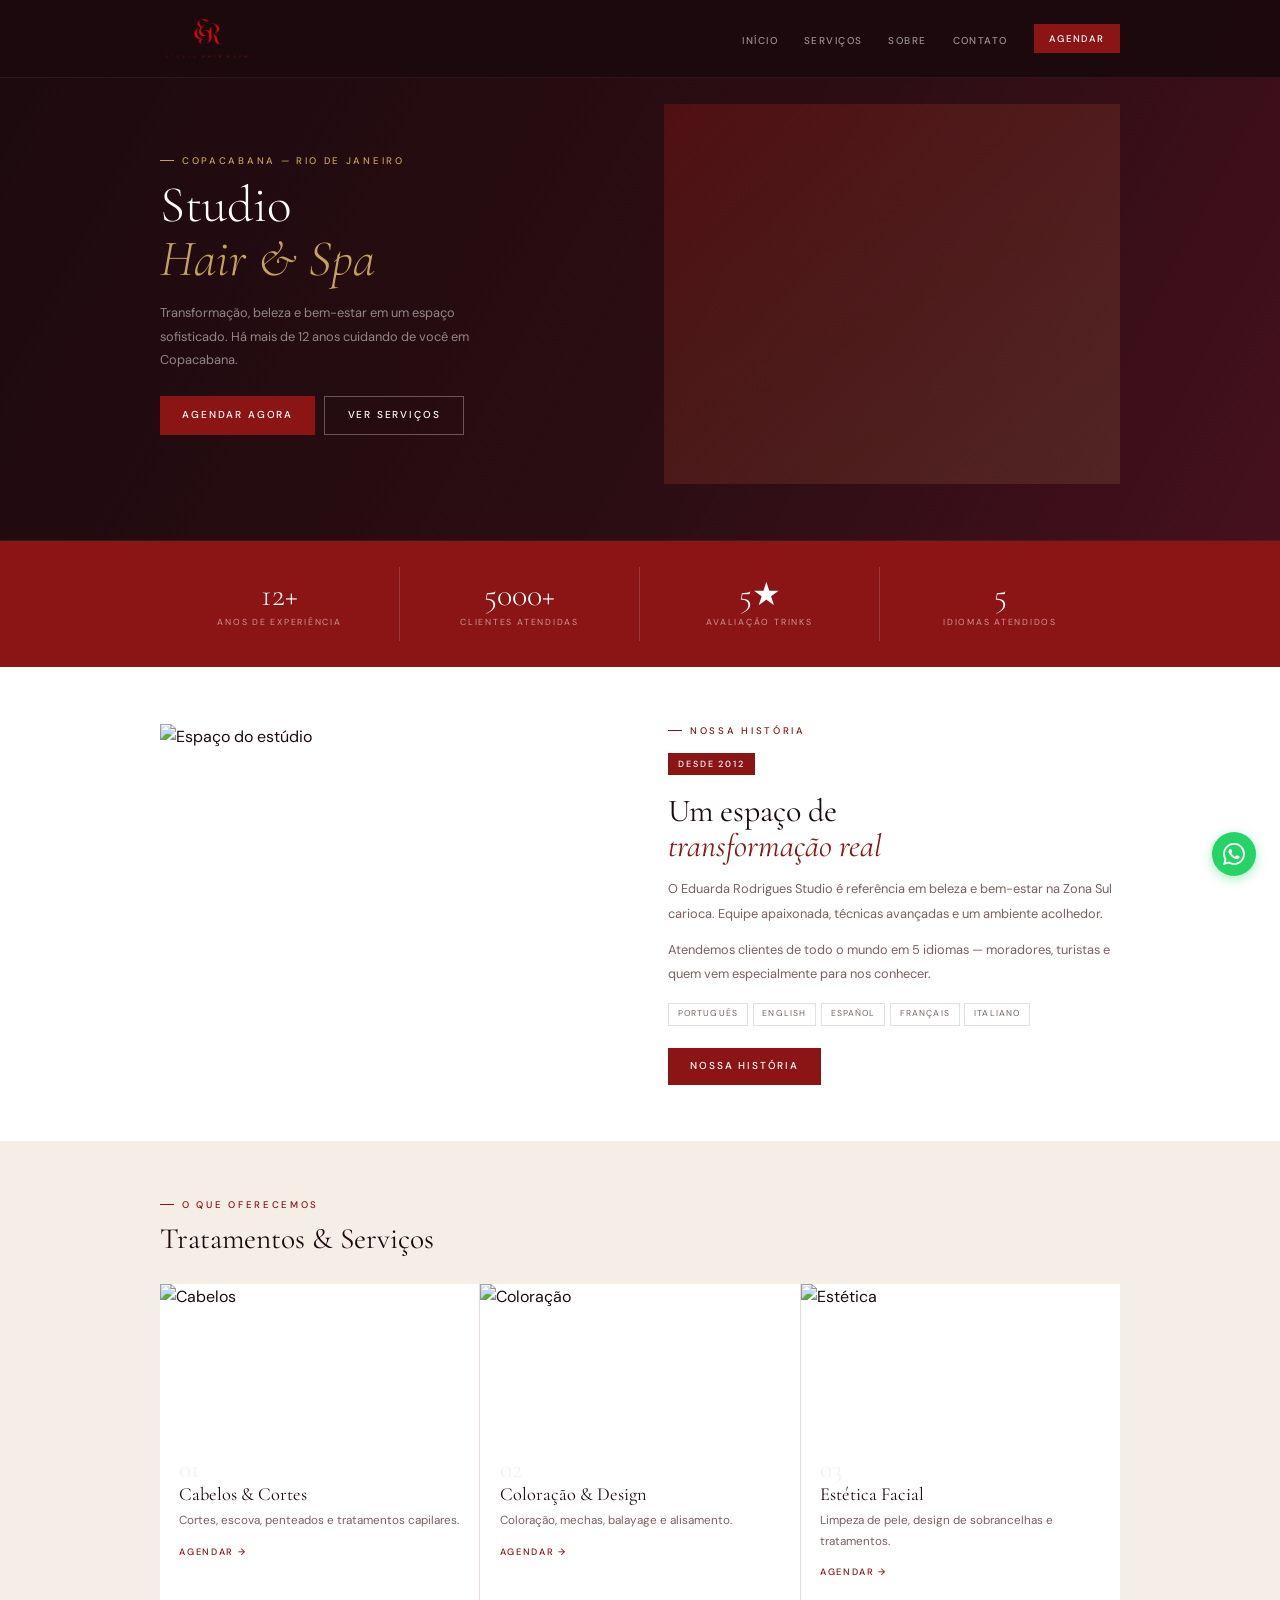
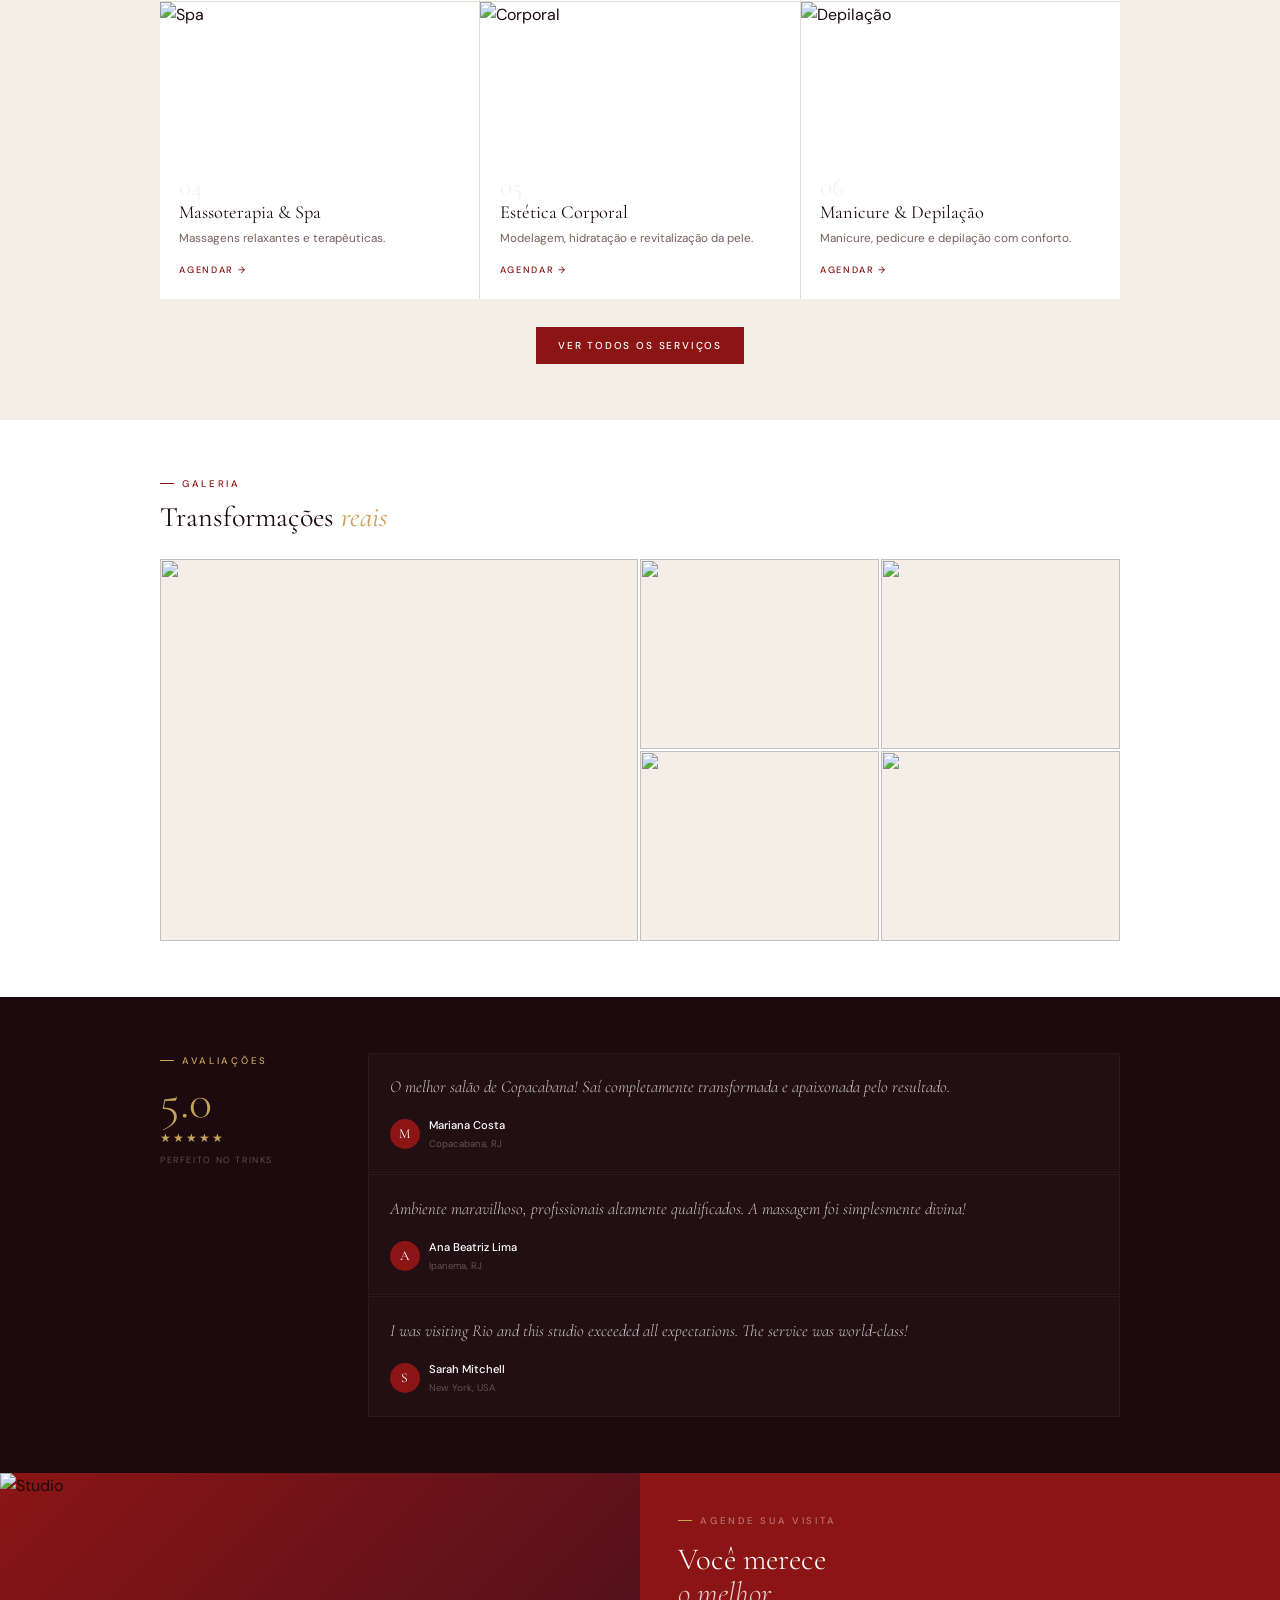
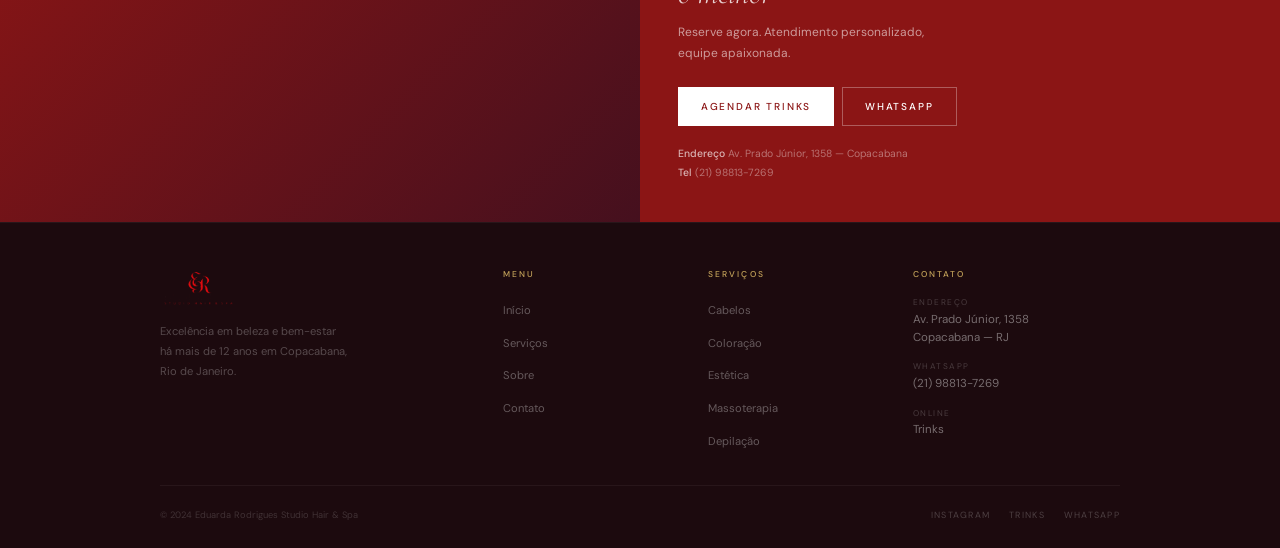
==== index.html @ 1b731b33 "inicial" ====
<!DOCTYPE html>
<html lang="pt-BR">
<head>
<meta charset="UTF-8"><meta name="viewport" content="width=device-width,initial-scale=1.0">
<title>Eduarda Rodrigues — Studio Hair & Spa | Copacabana</title><meta name="description" content="Salão de beleza e spa em Copacabana. 12 anos de excelência.">
<link rel="stylesheet" href="css/style.css"><link rel="manifest" href="manifest.json"><meta name="theme-color" content="#8B1515"><meta name="apple-mobile-web-app-capable" content="yes"><meta name="apple-mobile-web-app-title" content="ER Studio"><link rel="apple-touch-icon" href="images/icons/apple-touch-icon.png">
</head>
<body>
<nav class="nav" id="nav"><div class="wrap"><div class="nav-in">
  <a href="index.html" class="nav-logo"><img src="images/logo.png" alt="Eduarda Rodrigues Studio" height="48"></a>
  <ul class="nav-links">
    <li><a href="index.html">Início</a></li>
    <li><a href="servicos.html">Serviços</a></li>
    <li><a href="sobre.html">Sobre</a></li>
    <li><a href="contato.html">Contato</a></li>
    <li><a href="https://www.trinks.com/eduardarodriguesstudiohairspa" target="_blank" class="btn btn-r nav-cta">Agendar</a></li>
  </ul>
  <button class="ham" aria-label="Menu"><span></span><span></span><span></span></button>
</div></div></nav>
<div class="mob">
  <button class="mob-x">✕</button>
  <a href="index.html">Início</a><a href="servicos.html">Serviços</a>
  <a href="sobre.html">Sobre</a><a href="contato.html">Contato</a>
  <a href="https://www.trinks.com/eduardarodriguesstudiohairspa" target="_blank">Agendar</a>
</div>

<section class="hero">
  <div class="wrap">
    <div class="hero-inner">
      <div>
        <div class="ey a">Copacabana — Rio de Janeiro</div>
        <h1 class="hero-h a d1">Studio<br><em>Hair &amp; Spa</em></h1>
        <p class="hero-p a d2">Transformação, beleza e bem-estar em um espaço sofisticado. Há mais de 12 anos cuidando de você em Copacabana.</p>
        <div class="hero-btns a d3">
          <a href="https://www.trinks.com/eduardarodriguesstudiohairspa" target="_blank" class="btn btn-r">Agendar agora</a>
          <a href="servicos.html" class="btn btn-ow">Ver serviços</a>
        </div>
      </div>
      <div class="hero-photo a d2">
        <img src="https://images.unsplash.com/photo-1560066984-138daaa5bdde?w=800&q=85"
             alt="Studio Hair &amp; Spa Copacabana"
             onerror="this.parentElement.classList.add('hero-photo-fallback');this.remove()">
      </div>
    </div>
  </div>
</section>

<div class="stats">
  <div class="wrap"><div class="stats-row">
    <div class="stat a"><span class="stat-n" data-target="12" data-suffix="+">12+</span><p class="stat-l">Anos de experiência</p></div>
    <div class="stat a d1"><span class="stat-n" data-target="5000" data-suffix="+">5000+</span><p class="stat-l">Clientes atendidas</p></div>
    <div class="stat a d2"><span class="stat-n">5★</span><p class="stat-l">Avaliação Trinks</p></div>
    <div class="stat a d3"><span class="stat-n">5</span><p class="stat-l">Idiomas atendidos</p></div>
  </div></div>
</div>

<section class="sec" id="sobre">
  <div class="wrap"><div class="about-grid">
    <div class="a lft">
      <img class="a-img" src="https://images.unsplash.com/photo-1522337360788-8b13dee7a37e?w=700&q=85" alt="Espaço do estúdio">
    </div>
    <div class="a rgt">
      <div class="ey r">Nossa História</div>
      <span class="a-since">Desde 2012</span>
      <h2 class="a-title">Um espaço de<br><em>transformação real</em></h2>
      <p class="a-body">O Eduarda Rodrigues Studio é referência em beleza e bem-estar na Zona Sul carioca. Equipe apaixonada, técnicas avançadas e um ambiente acolhedor.</p>
      <p class="a-body">Atendemos clientes de todo o mundo em 5 idiomas — moradores, turistas e quem vem especialmente para nos conhecer.</p>
      <div class="a-tags">
        <span class="a-tag">Português</span><span class="a-tag">English</span>
        <span class="a-tag">Español</span><span class="a-tag">Français</span><span class="a-tag">Italiano</span>
      </div>
      <a href="sobre.html" class="btn btn-r">Nossa história</a>
    </div>
  </div></div>
</section>

<section class="sec" style="background:var(--cream)" id="servicos">
  <div class="wrap">
    <div class="ey r a">O que oferecemos</div>
    <h2 class="sec-title a d1">Tratamentos &amp; Serviços</h2>
    <div class="svc-grid">
      <div class="svc a"><div class="svc-ph"><img src="https://images.unsplash.com/photo-1562322140-8baeececf3df?w=400&q=80" alt="Cabelos"></div><div class="svc-b"><div class="svc-n">01</div><h3 class="svc-t">Cabelos &amp; Cortes</h3><p class="svc-d">Cortes, escova, penteados e tratamentos capilares.</p><a href="https://api.whatsapp.com/send?phone=5521988137269" target="_blank" class="svc-lnk">Agendar →</a></div></div>
      <div class="svc a d1"><div class="svc-ph"><img src="https://images.unsplash.com/photo-1595476108010-b4d1f102b1b1?w=400&q=80" alt="Coloração"></div><div class="svc-b"><div class="svc-n">02</div><h3 class="svc-t">Coloração &amp; Design</h3><p class="svc-d">Coloração, mechas, balayage e alisamento.</p><a href="https://api.whatsapp.com/send?phone=5521988137269" target="_blank" class="svc-lnk">Agendar →</a></div></div>
      <div class="svc a d2"><div class="svc-ph"><img src="https://images.unsplash.com/photo-1570172619644-dfd03ed5d881?w=400&q=80" alt="Estética"></div><div class="svc-b"><div class="svc-n">03</div><h3 class="svc-t">Estética Facial</h3><p class="svc-d">Limpeza de pele, design de sobrancelhas e tratamentos.</p><a href="https://api.whatsapp.com/send?phone=5521988137269" target="_blank" class="svc-lnk">Agendar →</a></div></div>
      <div class="svc a"><div class="svc-ph"><img src="https://images.unsplash.com/photo-1544161515-4ab6ce6db874?w=400&q=80" alt="Spa"></div><div class="svc-b"><div class="svc-n">04</div><h3 class="svc-t">Massoterapia &amp; Spa</h3><p class="svc-d">Massagens relaxantes e terapêuticas.</p><a href="https://api.whatsapp.com/send?phone=5521988137269" target="_blank" class="svc-lnk">Agendar →</a></div></div>
      <div class="svc a d1"><div class="svc-ph"><img src="https://images.unsplash.com/photo-1515377905703-c4788e51af15?w=400&q=80" alt="Corporal"></div><div class="svc-b"><div class="svc-n">05</div><h3 class="svc-t">Estética Corporal</h3><p class="svc-d">Modelagem, hidratação e revitalização da pele.</p><a href="https://api.whatsapp.com/send?phone=5521988137269" target="_blank" class="svc-lnk">Agendar →</a></div></div>
      <div class="svc a d2"><div class="svc-ph"><img src="https://images.unsplash.com/photo-1604654894610-df63bc536371?w=400&q=80" alt="Depilação"></div><div class="svc-b"><div class="svc-n">06</div><h3 class="svc-t">Manicure &amp; Depilação</h3><p class="svc-d">Manicure, pedicure e depilação com conforto.</p><a href="https://api.whatsapp.com/send?phone=5521988137269" target="_blank" class="svc-lnk">Agendar →</a></div></div>
    </div>
    <div style="text-align:center;margin-top:1.8rem" class="a">
      <a href="servicos.html" class="btn btn-r">Ver todos os serviços</a>
    </div>
  </div>
</section>

<section class="sec" id="galeria">
  <div class="wrap">
    <div class="ey r a">Galeria</div>
    <h2 class="gal-title a d1">Transformações <em>reais</em></h2>
    <div class="gal-grid">
      <div class="gi"><img src="https://images.unsplash.com/photo-1521590832167-7bcbfaa6381f?w=700&q=80" alt=""><div class="gi-ov"></div></div>
      <div class="gi"><img src="https://images.unsplash.com/photo-1487412947147-5cebf100d293?w=400&q=80" alt=""><div class="gi-ov"></div></div>
      <div class="gi"><img src="https://images.unsplash.com/photo-1616394584738-fc6e612e71b9?w=400&q=80" alt=""><div class="gi-ov"></div></div>
      <div class="gi"><img src="https://images.unsplash.com/photo-1598533403167-a0aeb60bf0e9?w=400&q=80" alt=""><div class="gi-ov"></div></div>
      <div class="gi"><img src="https://images.unsplash.com/photo-1522337660859-02fbefca4702?w=400&q=80" alt=""><div class="gi-ov"></div></div>
    </div>
  </div>
</section>

<section class="sec" style="background:var(--ink)" id="avaliacoes">
  <div class="wrap"><div class="rev-wrap">
    <div class="rev-aside a">
      <div class="ey">Avaliações</div>
      <div class="rev-score">5.0</div>
      <div class="rev-stars"><span class="rev-star">★</span><span class="rev-star">★</span><span class="rev-star">★</span><span class="rev-star">★</span><span class="rev-star">★</span></div>
      <p class="rev-ct">Perfeito no Trinks</p>
    </div>
    <div class="rev-list">
      <div class="rev-card a"><p class="rev-q">O melhor salão de Copacabana! Saí completamente transformada e apaixonada pelo resultado.</p><div class="rev-au"><div class="rev-av">M</div><div><p class="rev-nm">Mariana Costa</p><p class="rev-lc">Copacabana, RJ</p></div></div></div>
      <div class="rev-card a d1"><p class="rev-q">Ambiente maravilhoso, profissionais altamente qualificados. A massagem foi simplesmente divina!</p><div class="rev-au"><div class="rev-av">A</div><div><p class="rev-nm">Ana Beatriz Lima</p><p class="rev-lc">Ipanema, RJ</p></div></div></div>
      <div class="rev-card a d2"><p class="rev-q">I was visiting Rio and this studio exceeded all expectations. The service was world-class!</p><div class="rev-au"><div class="rev-av">S</div><div><p class="rev-nm">Sarah Mitchell</p><p class="rev-lc">New York, USA</p></div></div></div>
    </div>
  </div></div>
</section>

<div class="cta-s">
  <div class="cta-ph">
    <img src="https://images.unsplash.com/photo-1470259078422-826894b933aa?w=700&q=80" alt="Studio"
         onerror="this.parentElement.style.background='linear-gradient(135deg,#8B1515,#45101e)'">
  </div>
  <div class="cta-b">
    <div class="ey" style="color:rgba(255,255,255,.4)">Agende sua visita</div>
    <h2 class="cta-title">Você merece<br><em>o melhor</em></h2>
    <p class="cta-sub">Reserve agora. Atendimento personalizado, equipe apaixonada.</p>
    <div class="cta-btns">
      <a href="https://www.trinks.com/eduardarodriguesstudiohairspa" target="_blank" class="btn btn-w">Agendar Trinks</a>
      <a href="https://api.whatsapp.com/send?phone=5521988137269" target="_blank" class="btn btn-ow">WhatsApp</a>
    </div>
    <div class="cta-info"><strong>Endereço</strong> Av. Prado Júnior, 1358 — Copacabana<br><strong>Tel</strong> (21) 98813-7269</div>
  </div>
</div>
<footer class="footer"><div class="wrap">
  <div class="fg">
    <div>
      <div class="fl-logo"><img src="images/logo.png" alt="Eduarda Rodrigues Studio" height="40"></div>
      <p class="fl-d">Excelência em beleza e bem-estar há mais de 12 anos em Copacabana, Rio de Janeiro.</p>
    </div>
    <div><p class="fc-t">Menu</p><ul class="fl">
      <li><a href="index.html">Início</a></li><li><a href="servicos.html">Serviços</a></li>
      <li><a href="sobre.html">Sobre</a></li><li><a href="contato.html">Contato</a></li>
    </ul></div>
    <div><p class="fc-t">Serviços</p><ul class="fl">
      <li><a href="servicos.html">Cabelos</a></li><li><a href="servicos.html">Coloração</a></li>
      <li><a href="servicos.html">Estética</a></li><li><a href="servicos.html">Massoterapia</a></li>
      <li><a href="servicos.html">Depilação</a></li>
    </ul></div>
    <div><p class="fc-t">Contato</p><div class="fci">
      <div><p class="fci-l">Endereço</p><p class="fci-v">Av. Prado Júnior, 1358<br>Copacabana — RJ</p></div>
      <div><p class="fci-l">WhatsApp</p><p class="fci-v"><a href="https://api.whatsapp.com/send?phone=5521988137269" target="_blank">(21) 98813-7269</a></p></div>
      <div><p class="fci-l">Online</p><p class="fci-v"><a href="https://www.trinks.com/eduardarodriguesstudiohairspa" target="_blank">Trinks</a></p></div>
    </div></div>
  </div>
  <div class="fb">
    <p class="fc">© 2024 Eduarda Rodrigues Studio Hair &amp; Spa</p>
    <div class="fsoc">
      <a href="https://www.instagram.com/studioeduardarodrigues/" target="_blank">Instagram</a>
      <a href="https://www.trinks.com/eduardarodriguesstudiohairspa" target="_blank">Trinks</a>
      <a href="https://api.whatsapp.com/send?phone=5521988137269" target="_blank">WhatsApp</a>
    </div>
  </div>
</div></footer>
<a href="https://api.whatsapp.com/send?phone=5521988137269&text=Ol%C3%A1%2C%20gostaria%20de%20agendar!" target="_blank" class="wa" aria-label="WhatsApp"><svg viewBox="0 0 24 24"><path d="M17.472 14.382c-.297-.149-1.758-.867-2.03-.967-.273-.099-.471-.148-.67.15-.197.297-.767.966-.94 1.164-.173.199-.347.223-.644.075-.297-.15-1.255-.463-2.39-1.475-.883-.788-1.48-1.761-1.653-2.059-.173-.297-.018-.458.13-.606.134-.133.298-.347.446-.52.149-.174.198-.298.298-.497.099-.198.05-.371-.025-.52-.075-.149-.669-1.612-.916-2.207-.242-.579-.487-.5-.669-.51-.173-.008-.371-.01-.57-.01-.198 0-.52.074-.792.372-.272.297-1.04 1.016-1.04 2.479 0 1.462 1.065 2.875 1.213 3.074.149.198 2.096 3.2 5.077 4.487.709.306 1.262.489 1.694.625.712.227 1.36.195 1.871.118.571-.085 1.758-.719 2.006-1.413.248-.694.248-1.289.173-1.413-.074-.124-.272-.198-.57-.347m-5.421 7.403h-.004a9.87 9.87 0 01-5.031-1.378l-.361-.214-3.741.982.998-3.648-.235-.374a9.86 9.86 0 01-1.51-5.26c.001-5.45 4.436-9.884 9.888-9.884 2.64 0 5.122 1.03 6.988 2.898a9.825 9.825 0 012.893 6.994c-.003 5.45-4.437 9.884-9.885 9.884m8.413-18.297A11.815 11.815 0 0012.05 0C5.495 0 .16 5.335.157 11.892c0 2.096.547 4.142 1.588 5.945L.057 24l6.305-1.654a11.882 11.882 0 005.683 1.448h.005c6.554 0 11.89-5.335 11.893-11.893a11.821 11.821 0 00-3.48-8.413z"/></svg></a>
<script src="js/main.js"></script>
<script>if("serviceWorker"in navigator)navigator.serviceWorker.register("/sw.js").catch(()=>{});</script>
</body></html>
---- css/style.css ----
@import url('https://fonts.googleapis.com/css2?family=Cormorant+Garamond:ital,wght@0,300;0,400;1,300;1,400&family=DM+Sans:wght@300;400;500&display=swap');

:root{
  --cr:#8B1515;--cr2:#a01818;--gold:#C4A35A;
  --cream:#F5EEE6;--ink:#1C0A0E;--muted:#7a6060;
  --ease:cubic-bezier(.4,0,.2,1);
}
*,*::before,*::after{margin:0;padding:0;box-sizing:border-box}
html{scroll-behavior:smooth}
body{font-family:"DM Sans",sans-serif;background:#fff;color:var(--ink);overflow-x:hidden;-webkit-font-smoothing:antialiased;line-height:1.6}
img{max-width:100%;height:auto;display:block}
a{text-decoration:none;color:inherit}ul{list-style:none}
h1,h2,h3,h4{font-family:"Cormorant Garamond",serif;font-weight:400;line-height:1.1}

.wrap{width:82%;max-width:960px;margin:0 auto}

.ey{font-size:.6rem;font-weight:500;letter-spacing:.28em;text-transform:uppercase;
    color:var(--gold);display:flex;align-items:center;gap:.5rem;margin-bottom:.65rem}
.ey::before{content:"";width:14px;height:1px;background:var(--gold);flex-shrink:0}
.ey.r{color:var(--cr)}.ey.r::before{background:var(--cr)}

.btn{display:inline-flex;align-items:center;font-family:"DM Sans",sans-serif;font-size:.63rem;
     font-weight:500;letter-spacing:.18em;text-transform:uppercase;padding:.65rem 1.4rem;
     border:none;cursor:pointer;transition:all .2s var(--ease)}
.btn-r{background:var(--cr);color:#fff}.btn-r:hover{background:var(--cr2);transform:translateY(-1px)}
.btn-o{background:transparent;color:var(--ink);border:1px solid rgba(28,10,14,.2)}.btn-o:hover{border-color:var(--cr);color:var(--cr)}
.btn-ow{background:transparent;color:#fff;border:1px solid rgba(255,255,255,.3)}.btn-ow:hover{border-color:#fff}
.btn-w{background:#fff;color:var(--cr)}.btn-w:hover{opacity:.9}

/* NAV */
.nav{position:fixed;inset:0 0 auto;z-index:100;padding:.9rem 0;
     background:rgba(28,10,14,.97);backdrop-filter:blur(16px);-webkit-backdrop-filter:blur(16px);
     border-bottom:1px solid rgba(255,255,255,.06);transition:padding .2s}
.nav.up{padding:.65rem 0}
.nav-in{display:flex;align-items:center;justify-content:space-between}
.nav-logo img{height:48px;width:auto;mix-blend-mode:screen;filter:brightness(1.4) saturate(1.2)}
.nav-links{display:flex;align-items:center;gap:1.6rem}
.nav-links a{font-size:.62rem;font-weight:500;letter-spacing:.15em;text-transform:uppercase;
             color:rgba(255,255,255,.55);transition:color .18s}
.nav-links a:hover,.nav-links a.on{color:#fff}
.nav-cta{background:var(--cr)!important;color:#fff!important;padding:.42rem .95rem;font-size:.6rem!important}
.nav-cta:hover{background:var(--cr2)!important}
.ham{display:none;flex-direction:column;gap:4px;background:none;border:none;cursor:pointer;padding:4px}
.ham span{display:block;width:20px;height:1.5px;background:#fff;transition:all .25s}
.ham.open span:nth-child(1){transform:rotate(45deg) translate(4px,4px)}
.ham.open span:nth-child(2){opacity:0}
.ham.open span:nth-child(3){transform:rotate(-45deg) translate(4px,-4px)}
.mob{position:fixed;inset:0;background:var(--ink);z-index:99;display:flex;flex-direction:column;
     align-items:center;justify-content:center;gap:1.8rem;opacity:0;pointer-events:none;transition:opacity .25s}
.mob.open{opacity:1;pointer-events:all}
.mob a{font-family:"Cormorant Garamond",serif;font-size:2rem;font-weight:300;color:#fff;transition:color .2s}
.mob a:hover{color:var(--gold)}
.mob-x{position:absolute;top:1.3rem;right:1.3rem;background:none;border:none;color:#fff;font-size:1.3rem;cursor:pointer}

/* HERO — gradient, no image dependency */
.hero{background:linear-gradient(118deg,#1C0A0E 0%,#2a0d13 55%,#45101e 100%);
      padding:6.5rem 0 3.5rem;border-bottom:1px solid rgba(196,163,90,.1)}
.hero-inner{display:grid;grid-template-columns:1fr 1fr;gap:3rem;align-items:center}
.hero-h{font-size:clamp(2.4rem,4vw,3.4rem);font-weight:300;color:#fff;line-height:1.05;margin:.55rem 0 .9rem}
.hero-h em{font-style:italic;color:var(--gold)}
.hero-p{font-size:.8rem;color:rgba(255,255,255,.5);line-height:1.85;max-width:320px;margin-bottom:1.5rem}
.hero-btns{display:flex;gap:.55rem;flex-wrap:wrap}
.hero-photo{position:relative;overflow:hidden;border-radius:1px}
.hero-photo img{width:100%;height:380px;object-fit:cover;object-position:center top;display:block}
.hero-photo-fallback{width:100%;height:380px;
  background:linear-gradient(135deg,rgba(139,21,21,.4) 0%,rgba(196,163,90,.15) 100%);
  display:flex;align-items:center;justify-content:center}

/* STATS */
.stats{background:var(--cr);padding:1.6rem 0}
.stats-row{display:grid;grid-template-columns:repeat(4,1fr)}
.stat{text-align:center;padding:.8rem;border-right:1px solid rgba(255,255,255,.15)}
.stat:last-child{border-right:none}
.stat-n{font-family:"Cormorant Garamond",serif;font-size:2rem;font-weight:300;color:#fff;line-height:1;display:block;margin-bottom:.2rem}
.stat-l{font-size:.55rem;letter-spacing:.2em;text-transform:uppercase;color:rgba(255,255,255,.55)}

/* ABOUT */
.about-grid{display:grid;grid-template-columns:1fr 1fr;gap:3.5rem;align-items:center}
.a-img{width:100%;height:360px;object-fit:cover}
.a-since{display:inline-block;background:var(--cr);color:#fff;font-size:.56rem;
          font-weight:500;letter-spacing:.2em;text-transform:uppercase;padding:.25rem .65rem;margin-bottom:.8rem}
.a-title{font-size:clamp(1.5rem,2.5vw,2.1rem);margin:.3rem 0 .9rem}
.a-title em{font-style:italic;color:var(--cr)}
.a-body{font-size:.8rem;color:var(--muted);line-height:1.9;margin-bottom:.75rem}
.a-tags{display:flex;flex-wrap:wrap;gap:.3rem;margin:1rem 0 1.4rem}
.a-tag{font-size:.54rem;letter-spacing:.13em;text-transform:uppercase;
        padding:.22rem .55rem;border:1px solid rgba(0,0,0,.12);color:var(--muted)}

/* SERVICES */
.sec-title{font-size:clamp(1.5rem,2.3vw,2rem);margin:.3rem 0 1.8rem}
.svc-grid{display:grid;grid-template-columns:repeat(3,1fr);gap:1px;background:rgba(0,0,0,.07)}
.svc{background:#fff;overflow:hidden;transition:transform .22s var(--ease),box-shadow .22s}
.svc:hover{transform:translateY(-4px);box-shadow:0 14px 30px rgba(0,0,0,.1);z-index:1}
.svc-ph{overflow:hidden;height:155px}
.svc-ph img{width:100%;height:100%;object-fit:cover;transition:transform .4s}
.svc:hover .svc-ph img{transform:scale(1.04)}
.svc-b{padding:1.1rem 1.2rem 1.3rem}
.svc-n{font-family:"Cormorant Garamond",serif;font-size:1.6rem;font-weight:300;color:rgba(139,21,21,.07);line-height:1}
.svc-t{font-family:"Cormorant Garamond",serif;font-size:1.15rem;color:var(--ink);margin:.12rem 0 .4rem}
.svc-d{font-size:.73rem;color:var(--muted);line-height:1.72;margin-bottom:.9rem}
.svc-lnk{font-size:.58rem;font-weight:500;letter-spacing:.18em;text-transform:uppercase;
          color:var(--cr);display:flex;align-items:center;gap:.3rem;transition:gap .16s}
.svc:hover .svc-lnk{gap:.6rem}

/* SVC LIST (servicos page) */
.svc-cat{font-size:.56rem;letter-spacing:.24em;text-transform:uppercase;color:var(--cr);
          padding-bottom:.6rem;border-bottom:1px solid rgba(139,21,21,.12);margin-bottom:1.5rem}
.svc-li-g{display:grid;grid-template-columns:1fr 1fr;gap:0;margin-bottom:2.5rem}
.svc-li{padding:.55rem 0;border-bottom:1px solid rgba(0,0,0,.06);font-size:.76rem;color:var(--muted);
         display:flex;align-items:center;gap:.4rem;transition:color .16s}
.svc-li:hover{color:var(--cr)}
.svc-li::before{content:"";width:4px;height:4px;border-radius:50%;background:var(--gold);flex-shrink:0}

/* GALLERY */
.gal-title{font-size:clamp(1.4rem,2.2vw,1.9rem);margin:.3rem 0 1.6rem}
.gal-title em{font-style:italic;color:var(--gold)}
.gal-grid{display:grid;grid-template-columns:2fr 1fr 1fr;grid-template-rows:190px 190px;gap:2px}
.gi{overflow:hidden;cursor:pointer;position:relative;background:var(--cream)}
.gi:first-child{grid-row:1/3}
.gi img{width:100%;height:100%;object-fit:cover;transition:transform .4s}
.gi:hover img{transform:scale(1.05)}
.gi-ov{position:absolute;inset:0;background:rgba(139,21,21,0);transition:background .25s}
.gi:hover .gi-ov{background:rgba(139,21,21,.14)}

/* REVIEWS */
.rev-wrap{display:grid;grid-template-columns:160px 1fr;gap:3rem;align-items:start}
.rev-aside{position:sticky;top:5rem}
.rev-score{font-family:"Cormorant Garamond",serif;font-size:3rem;font-weight:300;color:var(--gold);line-height:1}
.rev-stars{display:flex;gap:2px;margin:.2rem 0 .2rem}
.rev-star{color:var(--gold);font-size:.78rem}
.rev-ct{font-size:.56rem;letter-spacing:.18em;text-transform:uppercase;color:rgba(255,255,255,.28)}
.rev-list{display:flex;flex-direction:column;gap:1px}
.rev-card{padding:1.3rem;background:rgba(255,255,255,.025);border:1px solid rgba(255,255,255,.04);transition:border-color .2s}
.rev-card:hover{border-color:rgba(196,163,90,.2)}
.rev-q{font-family:"Cormorant Garamond",serif;font-size:1.05rem;font-weight:300;font-style:italic;
        color:rgba(255,255,255,.76);line-height:1.6;margin-bottom:1rem}
.rev-au{display:flex;align-items:center;gap:.6rem}
.rev-av{width:30px;height:30px;border-radius:50%;background:var(--cr);font-family:"Cormorant Garamond",serif;
         font-size:.85rem;color:#fff;display:flex;align-items:center;justify-content:center;flex-shrink:0}
.rev-nm{font-size:.7rem;font-weight:500;color:#fff}
.rev-lc{font-size:.6rem;color:rgba(255,255,255,.28);margin-top:1px}

/* CTA */
.cta-s{display:grid;grid-template-columns:1fr 1fr}
.cta-ph{position:relative;overflow:hidden;min-height:260px}
.cta-ph img{width:100%;height:100%;object-fit:cover;display:block}
.cta-b{background:var(--cr);padding:2.5rem 2.4rem;display:flex;flex-direction:column;justify-content:center}
.cta-title{font-size:clamp(1.5rem,2.4vw,2rem);color:#fff;font-weight:300;margin:.3rem 0 .7rem}
.cta-title em{font-style:italic;opacity:.8}
.cta-sub{font-size:.75rem;color:rgba(255,255,255,.57);line-height:1.78;margin-bottom:1.4rem;max-width:250px}
.cta-btns{display:flex;gap:.5rem;flex-wrap:wrap}
.cta-info{margin-top:1.1rem;font-size:.65rem;color:rgba(255,255,255,.4);line-height:1.85}
.cta-info strong{color:rgba(255,255,255,.68);font-weight:500}

/* PAGE HERO */
.ph{background:var(--ink);padding:6rem 0 2.8rem;border-bottom:1px solid rgba(255,255,255,.06)}
.ph-title{font-size:clamp(1.9rem,3.5vw,2.8rem);font-weight:300;color:#fff;margin-top:.4rem}
.ph-title em{font-style:italic;color:var(--gold)}

/* ABOUT PAGE */
.val-grid{display:grid;grid-template-columns:repeat(3,1fr);gap:1px;background:rgba(0,0,0,.06);margin-top:1.8rem}
.val{background:#fff;padding:1.5rem 1.4rem;transition:transform .22s}
.val:hover{transform:translateY(-3px)}
.val-ico{font-size:1.1rem;margin-bottom:.6rem;opacity:.6}
.val-t{font-family:"Cormorant Garamond",serif;font-size:1.1rem;color:var(--ink);margin-bottom:.4rem}
.val-p{font-size:.72rem;color:var(--muted);line-height:1.75}
.team-grid{display:grid;grid-template-columns:repeat(4,1fr);gap:1px;background:rgba(0,0,0,.06)}
.tc{background:#fff;overflow:hidden}
.tc-img{width:100%;height:220px;object-fit:cover;object-position:top}
.tc-b{padding:.9rem 1.1rem}
.tc-n{font-family:"Cormorant Garamond",serif;font-size:1.05rem;color:var(--ink)}
.tc-r{font-size:.57rem;letter-spacing:.15em;text-transform:uppercase;color:var(--cr);margin-top:2px}

/* CONTACT PAGE */
.cnt-grid{display:grid;grid-template-columns:1fr 1fr;gap:2.5rem;align-items:start}
.ci{background:var(--cream);padding:1.1rem;margin-bottom:2px}
.ci-l{font-size:.54rem;letter-spacing:.2em;text-transform:uppercase;color:var(--cr);margin-bottom:.25rem}
.ci-v{font-family:"Cormorant Garamond",serif;font-size:1rem;color:var(--ink)}
.ci-v a:hover{color:var(--cr)}
.hr-row{display:flex;justify-content:space-between;padding:.5rem 0;border-bottom:1px solid rgba(0,0,0,.06);font-size:.75rem}
.hr-row .d{color:var(--muted)}.hr-row .t{font-weight:500;color:var(--ink)}
.bk{padding:1.5rem;margin-bottom:2px}
.bk-r{background:var(--cr)}.bk-d{background:#1a0508}
.bk-l{font-size:.54rem;letter-spacing:.2em;text-transform:uppercase;color:rgba(255,255,255,.4);margin-bottom:.35rem}
.bk-t{font-family:"Cormorant Garamond",serif;font-size:1.25rem;color:#fff;margin-bottom:.5rem}
.bk-p{font-size:.72rem;color:rgba(255,255,255,.5);line-height:1.72;margin-bottom:1.1rem}
iframe.mp{width:100%;height:230px;border:0;display:block}
.mp-lnk{display:block;text-align:center;padding:.6rem;background:#EDE5D9;
          font-size:.58rem;font-weight:500;letter-spacing:.15em;text-transform:uppercase;color:var(--cr)}
.lang-s{background:var(--ink);border-top:1px solid rgba(255,255,255,.05);padding:2.5rem 0;text-align:center}
.lang-t{font-size:clamp(1.3rem,2vw,1.7rem);color:#fff;font-weight:300;margin:.35rem 0 1.4rem}
.lang-t em{color:var(--gold);font-style:italic}
.lang-fs{display:flex;justify-content:center;gap:.5rem;flex-wrap:wrap}
.lf{padding:.55rem .9rem;border:1px solid rgba(196,163,90,.13)}
.lf span:first-child{display:block;font-size:1.1rem;margin-bottom:.18rem}
.lf span:last-child{font-size:.52rem;letter-spacing:.17em;text-transform:uppercase;color:var(--gold)}

/* FOOTER */
.footer{background:var(--ink);border-top:1px solid rgba(255,255,255,.05);padding:2.8rem 0 1.6rem}
.fg{display:grid;grid-template-columns:1.8fr 1fr 1fr 1.2fr;gap:2rem;
     padding-bottom:2rem;border-bottom:1px solid rgba(255,255,255,.05);margin-bottom:1.4rem}
.fl-logo img{height:40px;mix-blend-mode:screen;filter:brightness(1.4) saturate(1.2);margin-bottom:.9rem}
.fl-d{font-size:.7rem;color:rgba(255,255,255,.26);line-height:1.78;max-width:190px}
.fc-t{font-size:.53rem;font-weight:500;letter-spacing:.25em;text-transform:uppercase;color:var(--gold);margin-bottom:.9rem}
.fl{display:flex;flex-direction:column;gap:.45rem}
.fl a{font-size:.7rem;color:rgba(255,255,255,.32);transition:color .18s}
.fl a:hover{color:var(--gold)}
.fci{display:flex;flex-direction:column;gap:.8rem}
.fci-l{font-size:.52rem;letter-spacing:.18em;text-transform:uppercase;color:rgba(255,255,255,.2);margin-bottom:.1rem}
.fci-v{font-size:.72rem;color:rgba(255,255,255,.4)}
.fci-v a:hover{color:var(--gold)}
.fb{display:flex;justify-content:space-between;align-items:center;flex-wrap:wrap;gap:.7rem}
.fc{font-size:.58rem;color:rgba(255,255,255,.16)}
.fsoc{display:flex;gap:1.2rem}
.fsoc a{font-size:.56rem;letter-spacing:.14em;text-transform:uppercase;color:rgba(255,255,255,.22);transition:color .18s}
.fsoc a:hover{color:var(--gold)}

/* WA */
.wa{position:fixed;bottom:1.5rem;right:1.5rem;z-index:98;width:44px;height:44px;border-radius:50%;
     background:#25D366;display:flex;align-items:center;justify-content:center;
     box-shadow:0 3px 12px rgba(37,211,102,.4);transition:transform .2s,box-shadow .2s}
.wa:hover{transform:scale(1.08);box-shadow:0 5px 18px rgba(37,211,102,.55)}
.wa svg{width:22px;height:22px;fill:#fff}

/* SEC */
.sec{padding:3.5rem 0}

/* ANIM */
.a{opacity:0;transform:translateY(14px);transition:opacity .5s var(--ease),transform .5s var(--ease)}
.a.lft{transform:translateX(-18px)}.a.rgt{transform:translateX(18px)}
.a.in{opacity:1;transform:translate(0)}
.d1{transition-delay:.07s}.d2{transition-delay:.14s}.d3{transition-delay:.21s}.d4{transition-delay:.28s}

/* RESPONSIVE */
@media(max-width:1024px){
  .hero-inner,.about-grid,.cta-s,.cnt-grid{grid-template-columns:1fr}
  .hero-photo{display:none}
  .a-img{height:280px}
  .cta-ph{min-height:200px}
  .svc-grid{grid-template-columns:1fr 1fr}
  .gal-grid{grid-template-columns:1fr 1fr;grid-template-rows:175px 175px}
  .gi:first-child{grid-row:auto}
  .rev-wrap{grid-template-columns:1fr;gap:1.8rem}
  .rev-aside{position:static}
  .fg{grid-template-columns:1fr 1fr;gap:1.8rem}
  .team-grid{grid-template-columns:1fr 1fr}
  .val-grid{grid-template-columns:1fr 1fr}
  .stats-row{grid-template-columns:1fr 1fr}
  .stat:nth-child(2){border-right:none}
}
@media(max-width:768px){
  .nav-links{display:none}.ham{display:flex}
  .svc-grid{grid-template-columns:1fr}
  .gal-grid{grid-template-columns:1fr 1fr;grid-template-rows:160px 160px}
  .fg{grid-template-columns:1fr}
  .team-grid{grid-template-columns:1fr 1fr}
  .val-grid{grid-template-columns:1fr}
  .svc-li-g{grid-template-columns:1fr}
  .wrap{width:91%}
  .hero-h{font-size:2.2rem}
}
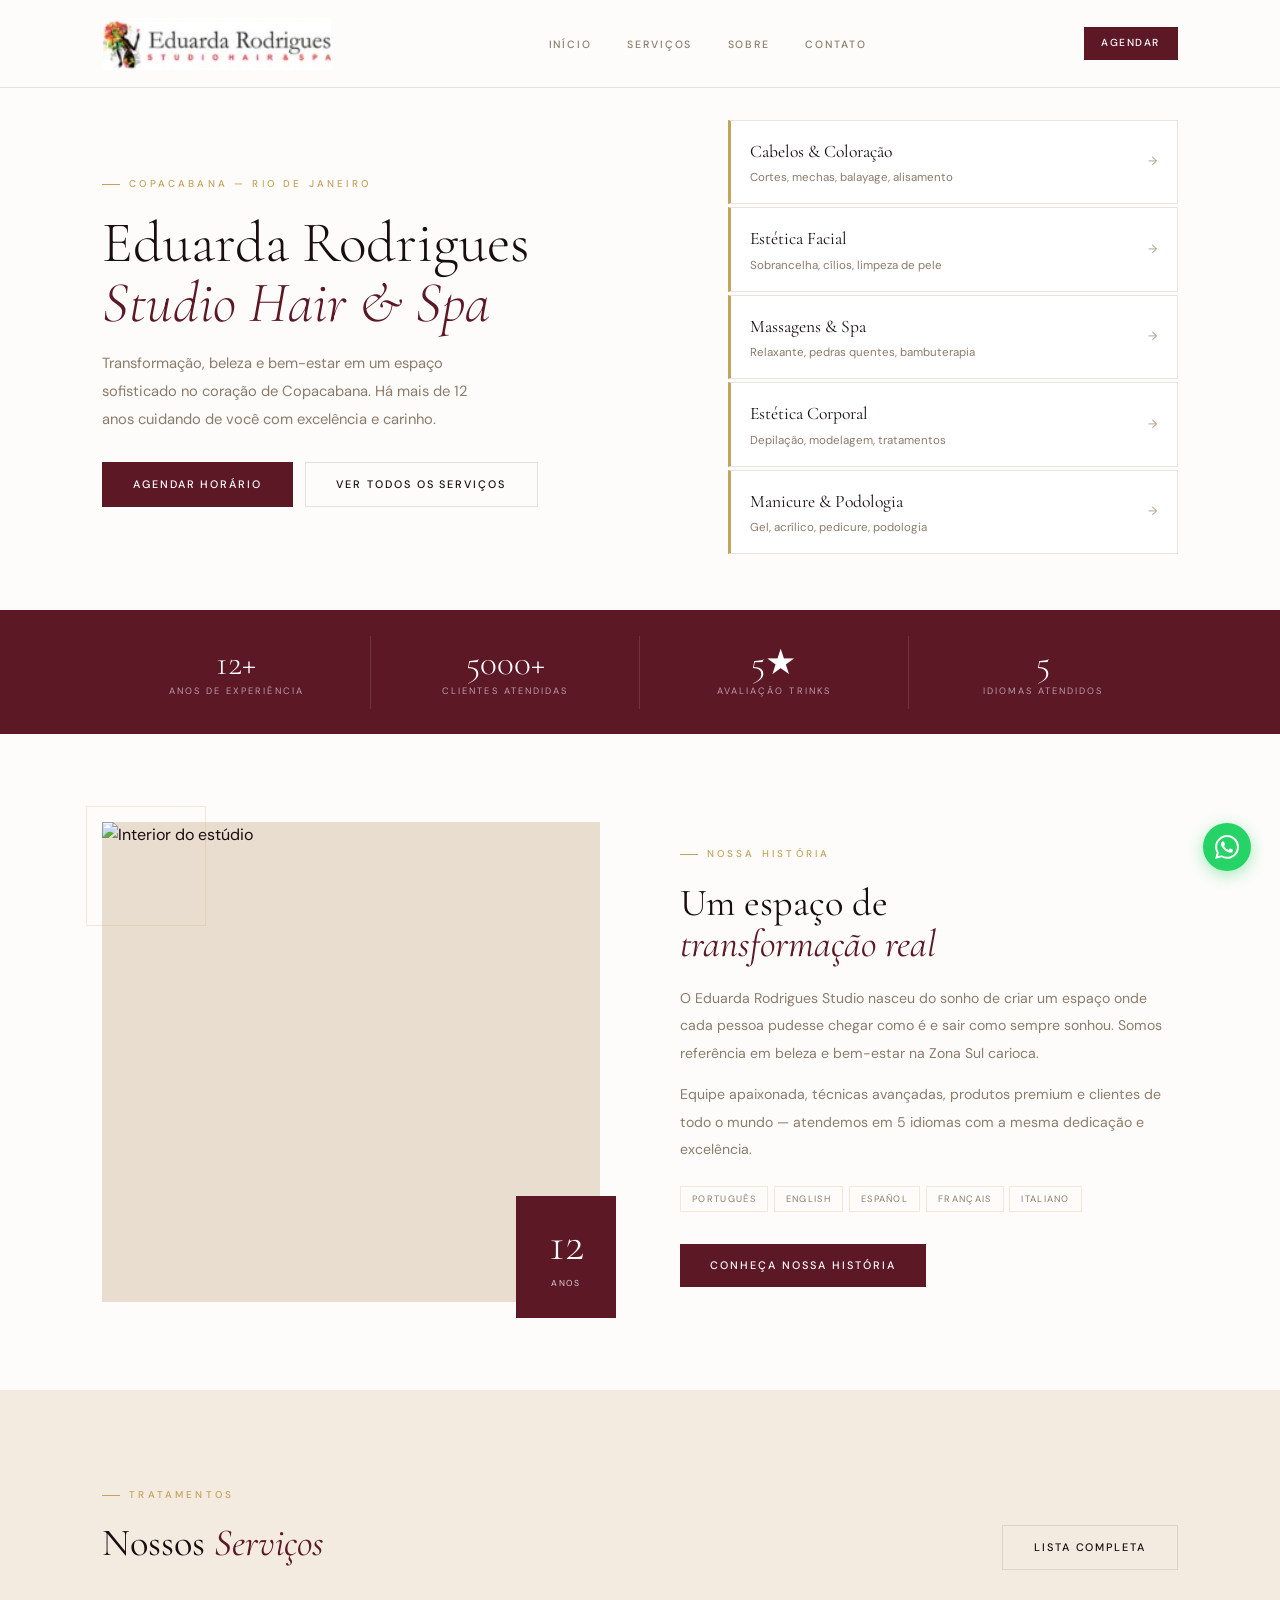
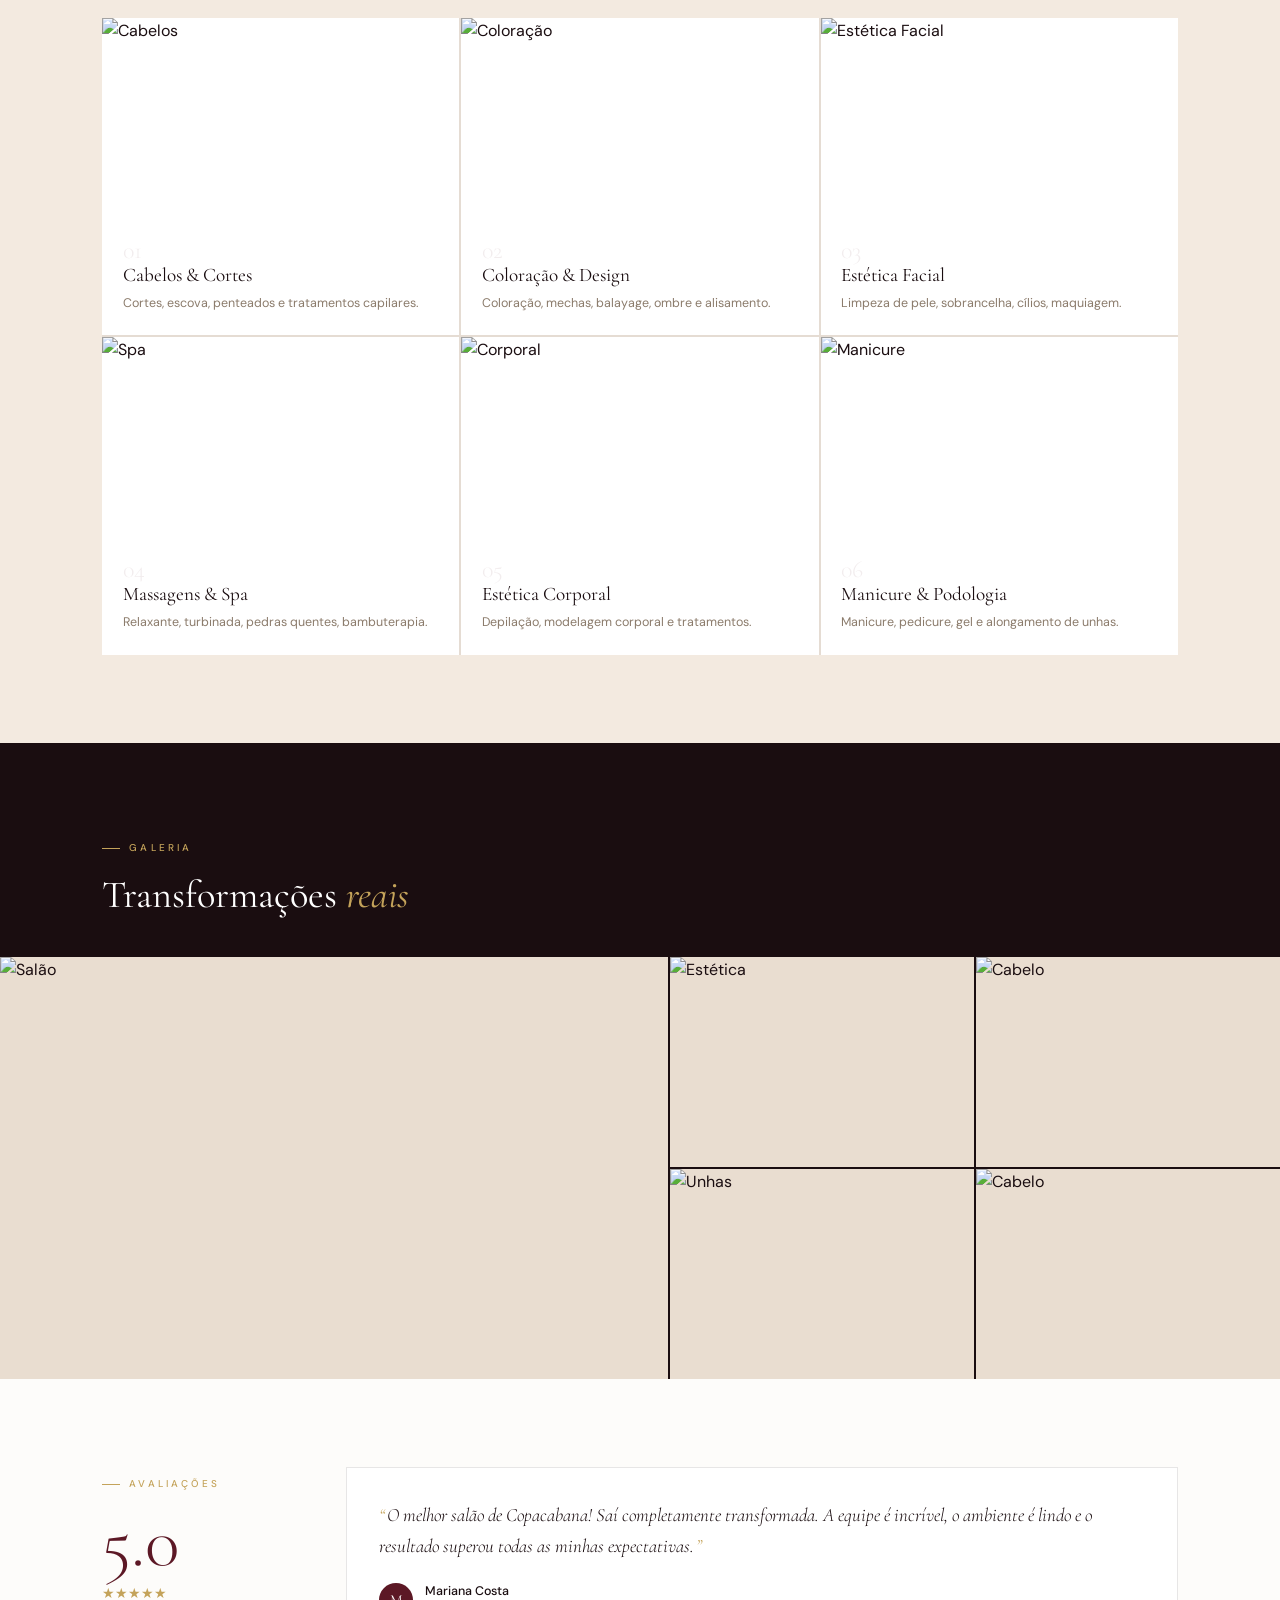
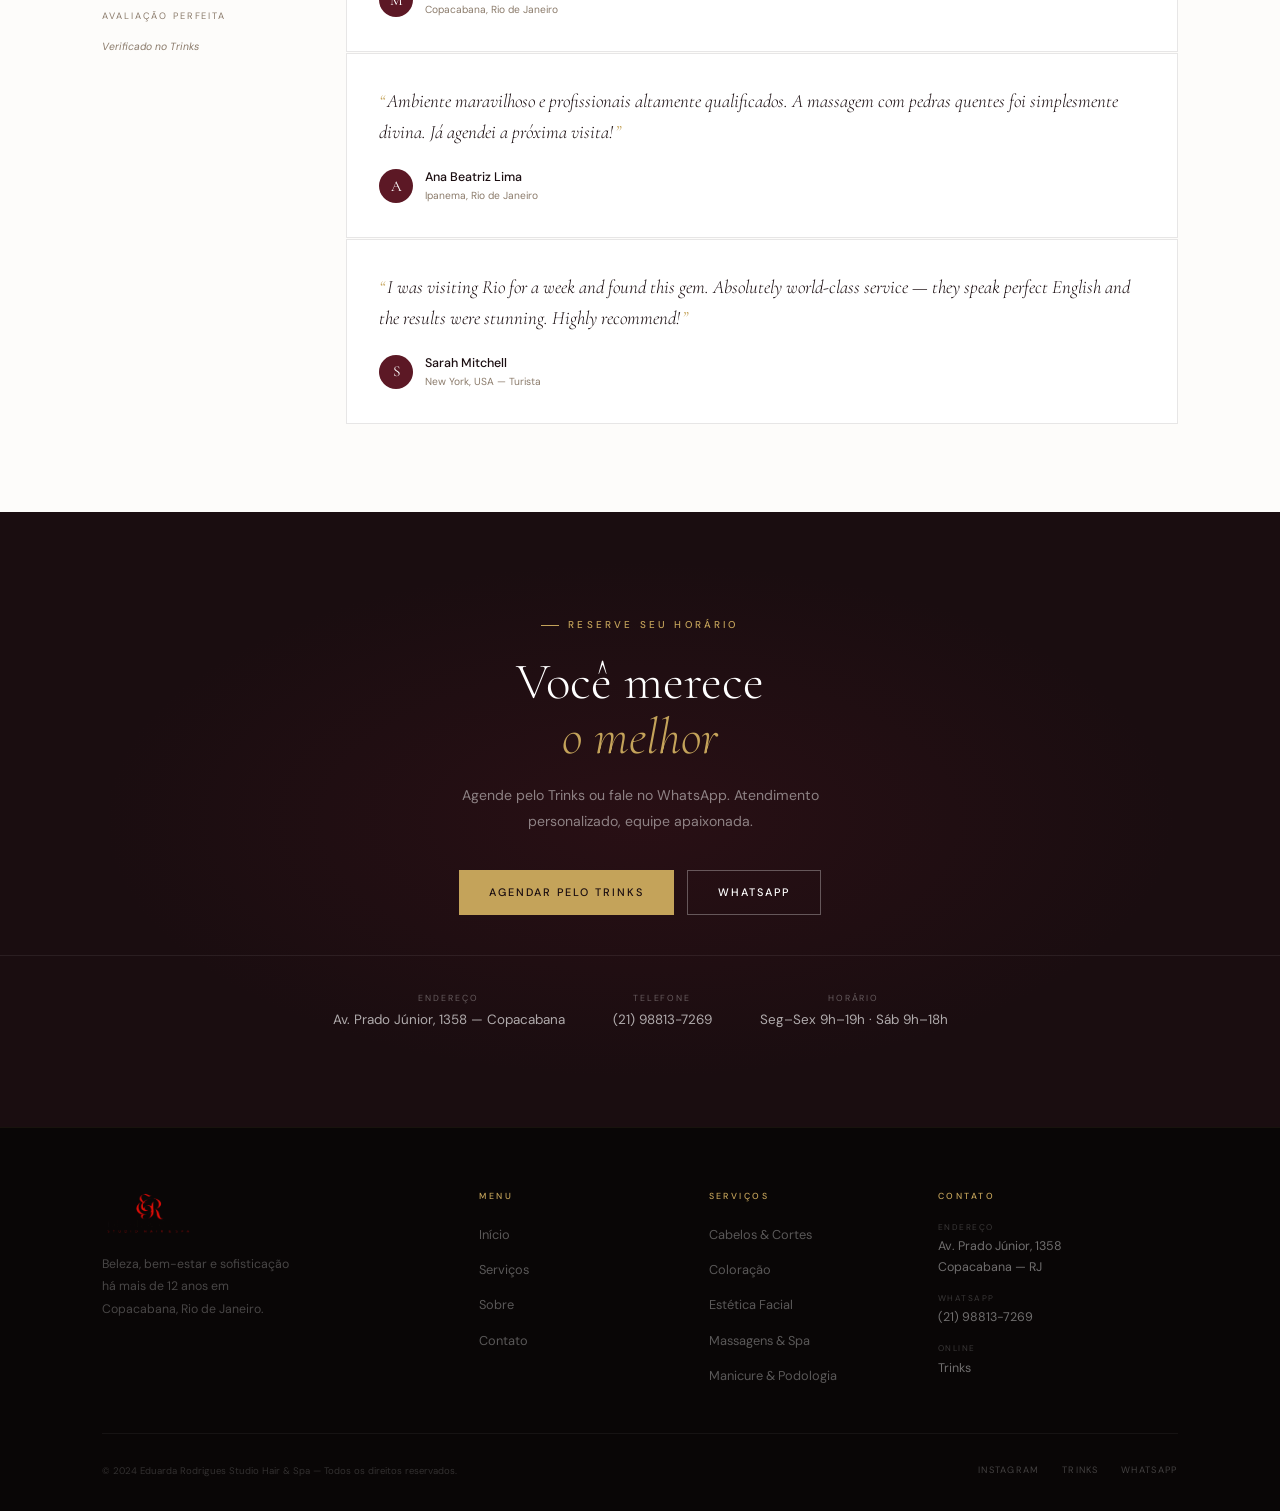
==== commit afced1d8: "atualizado" ====
--- a/index.html
+++ b/index.html
@@ -2,156 +2,208 @@
 <html lang="pt-BR">
 <head>
 <meta charset="UTF-8"><meta name="viewport" content="width=device-width,initial-scale=1.0">
-<title>Eduarda Rodrigues — Studio Hair & Spa | Copacabana</title><meta name="description" content="Salão de beleza e spa em Copacabana. 12 anos de excelência.">
-<link rel="stylesheet" href="css/style.css"><link rel="manifest" href="manifest.json"><meta name="theme-color" content="#8B1515"><meta name="apple-mobile-web-app-capable" content="yes"><meta name="apple-mobile-web-app-title" content="ER Studio"><link rel="apple-touch-icon" href="images/icons/apple-touch-icon.png">
+<title>Eduarda Rodrigues — Studio Hair & Spa | Copacabana, RJ</title>
+<meta name="description" content="Salão de beleza e spa em Copacabana, RJ. Cabelos, estética facial, massagens, manicure e mais. 12 anos de excelência.">
+<link rel="stylesheet" href="css/style.css"><link rel="manifest" href="manifest.json"><meta name="theme-color" content="#5C1825"><meta name="apple-mobile-web-app-capable" content="yes"><meta name="apple-mobile-web-app-title" content="ER Studio"><link rel="apple-touch-icon" href="images/icons/apple-touch-icon.png">
 </head>
 <body>
 <nav class="nav" id="nav"><div class="wrap"><div class="nav-in">
-  <a href="index.html" class="nav-logo"><img src="images/logo.png" alt="Eduarda Rodrigues Studio" height="48"></a>
+  <a href="index.html" class="nav-logo"><img src="images/logo-menu.png" alt="Eduarda Rodrigues Studio Hair &amp; Spa" style="height:52px;width:auto"></a>
   <ul class="nav-links">
     <li><a href="index.html">Início</a></li>
     <li><a href="servicos.html">Serviços</a></li>
     <li><a href="sobre.html">Sobre</a></li>
     <li><a href="contato.html">Contato</a></li>
-    <li><a href="https://www.trinks.com/eduardarodriguesstudiohairspa" target="_blank" class="btn btn-r nav-cta">Agendar</a></li>
   </ul>
+  <a href="https://www.trinks.com/eduardarodriguesstudiohairspa" target="_blank" class="btn nav-cta">Agendar</a>
   <button class="ham" aria-label="Menu"><span></span><span></span><span></span></button>
 </div></div></nav>
 <div class="mob">
   <button class="mob-x">✕</button>
+  <div class="mob-logo"><img src="images/logo.png" alt="Eduarda Rodrigues Studio"></div>
   <a href="index.html">Início</a><a href="servicos.html">Serviços</a>
   <a href="sobre.html">Sobre</a><a href="contato.html">Contato</a>
   <a href="https://www.trinks.com/eduardarodriguesstudiohairspa" target="_blank">Agendar</a>
 </div>
 
-<section class="hero">
+<section class="hero" id="inicio">
   <div class="wrap">
     <div class="hero-inner">
+
       <div>
-        <div class="ey a">Copacabana — Rio de Janeiro</div>
-        <h1 class="hero-h a d1">Studio<br><em>Hair &amp; Spa</em></h1>
-        <p class="hero-p a d2">Transformação, beleza e bem-estar em um espaço sofisticado. Há mais de 12 anos cuidando de você em Copacabana.</p>
-        <div class="hero-btns a d3">
-          <a href="https://www.trinks.com/eduardarodriguesstudiohairspa" target="_blank" class="btn btn-r">Agendar agora</a>
-          <a href="servicos.html" class="btn btn-ow">Ver serviços</a>
-        </div>
-      </div>
-      <div class="hero-photo a d2">
-        <img src="https://images.unsplash.com/photo-1560066984-138daaa5bdde?w=800&q=85"
-             alt="Studio Hair &amp; Spa Copacabana"
-             onerror="this.parentElement.classList.add('hero-photo-fallback');this.remove()">
-      </div>
-    </div>
-  </div>
-</section>
-
-<div class="stats">
-  <div class="wrap"><div class="stats-row">
-    <div class="stat a"><span class="stat-n" data-target="12" data-suffix="+">12+</span><p class="stat-l">Anos de experiência</p></div>
-    <div class="stat a d1"><span class="stat-n" data-target="5000" data-suffix="+">5000+</span><p class="stat-l">Clientes atendidas</p></div>
-    <div class="stat a d2"><span class="stat-n">5★</span><p class="stat-l">Avaliação Trinks</p></div>
-    <div class="stat a d3"><span class="stat-n">5</span><p class="stat-l">Idiomas atendidos</p></div>
-  </div></div>
+        <div class="eye a">Copacabana — Rio de Janeiro</div>
+        <h1 class="hero-h a d1">
+          Eduarda Rodrigues<br>
+          <em>Studio Hair &amp; Spa</em>
+        </h1>
+        <p class="hero-sub a d2">
+          Transformação, beleza e bem-estar em um espaço sofisticado no coração de Copacabana. Há mais de 12 anos cuidando de você com excelência e carinho.
+        </p>
+        <div class="hero-actions a d3">
+          <a href="https://www.trinks.com/eduardarodriguesstudiohairspa" target="_blank" class="btn btn-wine">Agendar Horário</a>
+          <a href="servicos.html" class="btn btn-out">Ver Todos os Serviços</a>
+        </div>
+      </div>
+
+      <div class="hero-svcs a d2">
+        <a href="servicos.html" class="hero-svc">
+          <div><div class="hero-svc-t">Cabelos &amp; Coloração</div><div class="hero-svc-p">Cortes, mechas, balayage, alisamento</div></div>
+          <span class="hero-svc-arrow">→</span>
+        </a>
+        <a href="servicos.html" class="hero-svc">
+          <div><div class="hero-svc-t">Estética Facial</div><div class="hero-svc-p">Sobrancelha, cílios, limpeza de pele</div></div>
+          <span class="hero-svc-arrow">→</span>
+        </a>
+        <a href="servicos.html" class="hero-svc">
+          <div><div class="hero-svc-t">Massagens &amp; Spa</div><div class="hero-svc-p">Relaxante, pedras quentes, bambuterapia</div></div>
+          <span class="hero-svc-arrow">→</span>
+        </a>
+        <a href="servicos.html" class="hero-svc">
+          <div><div class="hero-svc-t">Estética Corporal</div><div class="hero-svc-p">Depilação, modelagem, tratamentos</div></div>
+          <span class="hero-svc-arrow">→</span>
+        </a>
+        <a href="servicos.html" class="hero-svc">
+          <div><div class="hero-svc-t">Manicure &amp; Podologia</div><div class="hero-svc-p">Gel, acrílico, pedicure, podologia</div></div>
+          <span class="hero-svc-arrow">→</span>
+        </a>
+      </div>
+
+    </div>
+  </div>
+</section>
+
+<div class="stats-bar">
+  <div class="wrap">
+    <div class="stats-row">
+      <div class="stat a"><span class="stat-n" data-target="12" data-suffix="+">12+</span><p class="stat-l">Anos de Experiência</p></div>
+      <div class="stat a d1"><span class="stat-n" data-target="5000" data-suffix="+">5000+</span><p class="stat-l">Clientes Atendidas</p></div>
+      <div class="stat a d2"><span class="stat-n">5★</span><p class="stat-l">Avaliação Trinks</p></div>
+      <div class="stat a d3"><span class="stat-n">5</span><p class="stat-l">Idiomas Atendidos</p></div>
+    </div>
+  </div>
 </div>
 
-<section class="sec" id="sobre">
-  <div class="wrap"><div class="about-grid">
-    <div class="a lft">
-      <img class="a-img" src="https://images.unsplash.com/photo-1522337360788-8b13dee7a37e?w=700&q=85" alt="Espaço do estúdio">
-    </div>
-    <div class="a rgt">
-      <div class="ey r">Nossa História</div>
-      <span class="a-since">Desde 2012</span>
-      <h2 class="a-title">Um espaço de<br><em>transformação real</em></h2>
-      <p class="a-body">O Eduarda Rodrigues Studio é referência em beleza e bem-estar na Zona Sul carioca. Equipe apaixonada, técnicas avançadas e um ambiente acolhedor.</p>
-      <p class="a-body">Atendemos clientes de todo o mundo em 5 idiomas — moradores, turistas e quem vem especialmente para nos conhecer.</p>
-      <div class="a-tags">
-        <span class="a-tag">Português</span><span class="a-tag">English</span>
-        <span class="a-tag">Español</span><span class="a-tag">Français</span><span class="a-tag">Italiano</span>
-      </div>
-      <a href="sobre.html" class="btn btn-r">Nossa história</a>
-    </div>
-  </div></div>
-</section>
-
-<section class="sec" style="background:var(--cream)" id="servicos">
-  <div class="wrap">
-    <div class="ey r a">O que oferecemos</div>
-    <h2 class="sec-title a d1">Tratamentos &amp; Serviços</h2>
+<section class="about sec" id="sobre">
+  <div class="wrap">
+    <div class="about-grid">
+      <div class="about-img-wrap a lft">
+        <img class="about-img"
+             src="https://images.unsplash.com/photo-1522337360788-8b13dee7a37e?w=800&q=85"
+             alt="Interior do estúdio"
+             onerror="this.style.background='#E9DDD0'">
+        <div class="about-corner"></div>
+        <div class="about-yr"><strong>12</strong><span>Anos</span></div>
+      </div>
+      <div class="a rgt">
+        <div class="eye">Nossa História</div>
+        <h2 class="about-h">Um espaço de<br><em>transformação real</em></h2>
+        <p class="about-p">O Eduarda Rodrigues Studio nasceu do sonho de criar um espaço onde cada pessoa pudesse chegar como é e sair como sempre sonhou. Somos referência em beleza e bem-estar na Zona Sul carioca.</p>
+        <p class="about-p">Equipe apaixonada, técnicas avançadas, produtos premium e clientes de todo o mundo — atendemos em 5 idiomas com a mesma dedicação e excelência.</p>
+        <div class="about-pills">
+          <span class="pill">Português</span><span class="pill">English</span>
+          <span class="pill">Español</span><span class="pill">Français</span><span class="pill">Italiano</span>
+        </div>
+        <a href="sobre.html" class="btn btn-wine">Conheça Nossa História</a>
+      </div>
+    </div>
+  </div>
+</section>
+
+<section class="services sec" id="servicos" style="background:var(--cream)">
+  <div class="wrap">
+    <div class="svc-head">
+      <div>
+        <div class="eye a">Tratamentos</div>
+        <h2 class="svc-h a d1">Nossos <em>Serviços</em></h2>
+      </div>
+      <a href="servicos.html" class="btn btn-out a d2">Lista Completa</a>
+    </div>
     <div class="svc-grid">
-      <div class="svc a"><div class="svc-ph"><img src="https://images.unsplash.com/photo-1562322140-8baeececf3df?w=400&q=80" alt="Cabelos"></div><div class="svc-b"><div class="svc-n">01</div><h3 class="svc-t">Cabelos &amp; Cortes</h3><p class="svc-d">Cortes, escova, penteados e tratamentos capilares.</p><a href="https://api.whatsapp.com/send?phone=5521988137269" target="_blank" class="svc-lnk">Agendar →</a></div></div>
-      <div class="svc a d1"><div class="svc-ph"><img src="https://images.unsplash.com/photo-1595476108010-b4d1f102b1b1?w=400&q=80" alt="Coloração"></div><div class="svc-b"><div class="svc-n">02</div><h3 class="svc-t">Coloração &amp; Design</h3><p class="svc-d">Coloração, mechas, balayage e alisamento.</p><a href="https://api.whatsapp.com/send?phone=5521988137269" target="_blank" class="svc-lnk">Agendar →</a></div></div>
-      <div class="svc a d2"><div class="svc-ph"><img src="https://images.unsplash.com/photo-1570172619644-dfd03ed5d881?w=400&q=80" alt="Estética"></div><div class="svc-b"><div class="svc-n">03</div><h3 class="svc-t">Estética Facial</h3><p class="svc-d">Limpeza de pele, design de sobrancelhas e tratamentos.</p><a href="https://api.whatsapp.com/send?phone=5521988137269" target="_blank" class="svc-lnk">Agendar →</a></div></div>
-      <div class="svc a"><div class="svc-ph"><img src="https://images.unsplash.com/photo-1544161515-4ab6ce6db874?w=400&q=80" alt="Spa"></div><div class="svc-b"><div class="svc-n">04</div><h3 class="svc-t">Massoterapia &amp; Spa</h3><p class="svc-d">Massagens relaxantes e terapêuticas.</p><a href="https://api.whatsapp.com/send?phone=5521988137269" target="_blank" class="svc-lnk">Agendar →</a></div></div>
-      <div class="svc a d1"><div class="svc-ph"><img src="https://images.unsplash.com/photo-1515377905703-c4788e51af15?w=400&q=80" alt="Corporal"></div><div class="svc-b"><div class="svc-n">05</div><h3 class="svc-t">Estética Corporal</h3><p class="svc-d">Modelagem, hidratação e revitalização da pele.</p><a href="https://api.whatsapp.com/send?phone=5521988137269" target="_blank" class="svc-lnk">Agendar →</a></div></div>
-      <div class="svc a d2"><div class="svc-ph"><img src="https://images.unsplash.com/photo-1604654894610-df63bc536371?w=400&q=80" alt="Depilação"></div><div class="svc-b"><div class="svc-n">06</div><h3 class="svc-t">Manicure &amp; Depilação</h3><p class="svc-d">Manicure, pedicure e depilação com conforto.</p><a href="https://api.whatsapp.com/send?phone=5521988137269" target="_blank" class="svc-lnk">Agendar →</a></div></div>
-    </div>
-    <div style="text-align:center;margin-top:1.8rem" class="a">
-      <a href="servicos.html" class="btn btn-r">Ver todos os serviços</a>
-    </div>
-  </div>
-</section>
-
-<section class="sec" id="galeria">
-  <div class="wrap">
-    <div class="ey r a">Galeria</div>
-    <h2 class="gal-title a d1">Transformações <em>reais</em></h2>
-    <div class="gal-grid">
-      <div class="gi"><img src="https://images.unsplash.com/photo-1521590832167-7bcbfaa6381f?w=700&q=80" alt=""><div class="gi-ov"></div></div>
-      <div class="gi"><img src="https://images.unsplash.com/photo-1487412947147-5cebf100d293?w=400&q=80" alt=""><div class="gi-ov"></div></div>
-      <div class="gi"><img src="https://images.unsplash.com/photo-1616394584738-fc6e612e71b9?w=400&q=80" alt=""><div class="gi-ov"></div></div>
-      <div class="gi"><img src="https://images.unsplash.com/photo-1598533403167-a0aeb60bf0e9?w=400&q=80" alt=""><div class="gi-ov"></div></div>
-      <div class="gi"><img src="https://images.unsplash.com/photo-1522337660859-02fbefca4702?w=400&q=80" alt=""><div class="gi-ov"></div></div>
-    </div>
-  </div>
-</section>
-
-<section class="sec" style="background:var(--ink)" id="avaliacoes">
-  <div class="wrap"><div class="rev-wrap">
-    <div class="rev-aside a">
-      <div class="ey">Avaliações</div>
-      <div class="rev-score">5.0</div>
-      <div class="rev-stars"><span class="rev-star">★</span><span class="rev-star">★</span><span class="rev-star">★</span><span class="rev-star">★</span><span class="rev-star">★</span></div>
-      <p class="rev-ct">Perfeito no Trinks</p>
-    </div>
-    <div class="rev-list">
-      <div class="rev-card a"><p class="rev-q">O melhor salão de Copacabana! Saí completamente transformada e apaixonada pelo resultado.</p><div class="rev-au"><div class="rev-av">M</div><div><p class="rev-nm">Mariana Costa</p><p class="rev-lc">Copacabana, RJ</p></div></div></div>
-      <div class="rev-card a d1"><p class="rev-q">Ambiente maravilhoso, profissionais altamente qualificados. A massagem foi simplesmente divina!</p><div class="rev-au"><div class="rev-av">A</div><div><p class="rev-nm">Ana Beatriz Lima</p><p class="rev-lc">Ipanema, RJ</p></div></div></div>
-      <div class="rev-card a d2"><p class="rev-q">I was visiting Rio and this studio exceeded all expectations. The service was world-class!</p><div class="rev-au"><div class="rev-av">S</div><div><p class="rev-nm">Sarah Mitchell</p><p class="rev-lc">New York, USA</p></div></div></div>
-    </div>
-  </div></div>
-</section>
-
-<div class="cta-s">
-  <div class="cta-ph">
-    <img src="https://images.unsplash.com/photo-1470259078422-826894b933aa?w=700&q=80" alt="Studio"
-         onerror="this.parentElement.style.background='linear-gradient(135deg,#8B1515,#45101e)'">
-  </div>
-  <div class="cta-b">
-    <div class="ey" style="color:rgba(255,255,255,.4)">Agende sua visita</div>
-    <h2 class="cta-title">Você merece<br><em>o melhor</em></h2>
-    <p class="cta-sub">Reserve agora. Atendimento personalizado, equipe apaixonada.</p>
-    <div class="cta-btns">
-      <a href="https://www.trinks.com/eduardarodriguesstudiohairspa" target="_blank" class="btn btn-w">Agendar Trinks</a>
-      <a href="https://api.whatsapp.com/send?phone=5521988137269" target="_blank" class="btn btn-ow">WhatsApp</a>
-    </div>
-    <div class="cta-info"><strong>Endereço</strong> Av. Prado Júnior, 1358 — Copacabana<br><strong>Tel</strong> (21) 98813-7269</div>
-  </div>
-</div>
+      <div class="svc a"><div class="svc-img-w"><img src="https://images.unsplash.com/photo-1562322140-8baeececf3df?w=600&q=85" alt="Cabelos"><div class="svc-ov"><span class="svc-ov-lnk">Agendar →</span></div></div><div class="svc-b"><div class="svc-n">01</div><h3 class="svc-t">Cabelos &amp; Cortes</h3><p class="svc-d">Cortes, escova, penteados e tratamentos capilares.</p></div></div>
+      <div class="svc a d1"><div class="svc-img-w"><img src="https://images.unsplash.com/photo-1595476108010-b4d1f102b1b1?w=600&q=85" alt="Coloração"><div class="svc-ov"><span class="svc-ov-lnk">Agendar →</span></div></div><div class="svc-b"><div class="svc-n">02</div><h3 class="svc-t">Coloração &amp; Design</h3><p class="svc-d">Coloração, mechas, balayage, ombre e alisamento.</p></div></div>
+      <div class="svc a d2"><div class="svc-img-w"><img src="https://images.unsplash.com/photo-1570172619644-dfd03ed5d881?w=600&q=85" alt="Estética Facial"><div class="svc-ov"><span class="svc-ov-lnk">Agendar →</span></div></div><div class="svc-b"><div class="svc-n">03</div><h3 class="svc-t">Estética Facial</h3><p class="svc-d">Limpeza de pele, sobrancelha, cílios, maquiagem.</p></div></div>
+      <div class="svc a"><div class="svc-img-w"><img src="https://images.unsplash.com/photo-1544161515-4ab6ce6db874?w=600&q=85" alt="Spa"><div class="svc-ov"><span class="svc-ov-lnk">Agendar →</span></div></div><div class="svc-b"><div class="svc-n">04</div><h3 class="svc-t">Massagens &amp; Spa</h3><p class="svc-d">Relaxante, turbinada, pedras quentes, bambuterapia.</p></div></div>
+      <div class="svc a d1"><div class="svc-img-w"><img src="https://images.unsplash.com/photo-1515377905703-c4788e51af15?w=600&q=85" alt="Corporal"><div class="svc-ov"><span class="svc-ov-lnk">Agendar →</span></div></div><div class="svc-b"><div class="svc-n">05</div><h3 class="svc-t">Estética Corporal</h3><p class="svc-d">Depilação, modelagem corporal e tratamentos.</p></div></div>
+      <div class="svc a d2"><div class="svc-img-w"><img src="https://images.unsplash.com/photo-1604654894610-df63bc536371?w=600&q=85" alt="Manicure"><div class="svc-ov"><span class="svc-ov-lnk">Agendar →</span></div></div><div class="svc-b"><div class="svc-n">06</div><h3 class="svc-t">Manicure &amp; Podologia</h3><p class="svc-d">Manicure, pedicure, gel e alongamento de unhas.</p></div></div>
+    </div>
+  </div>
+</section>
+
+<section class="gallery" id="galeria">
+  <div class="wrap gal-head">
+    <div class="eye" style="color:var(--gold)">Galeria</div>
+    <h2 class="gal-h a d1">Transformações <em>reais</em></h2>
+  </div>
+  <div class="gal-grid">
+    <div class="gi"><img src="https://images.unsplash.com/photo-1521590832167-7bcbfaa6381f?w=900&q=85" alt="Salão"><div class="gi-ov"><span class="gi-plus">+</span></div></div>
+    <div class="gi"><img src="https://images.unsplash.com/photo-1570172619644-dfd03ed5d881?w=600&q=85" alt="Estética"><div class="gi-ov"><span class="gi-plus">+</span></div></div>
+    <div class="gi"><img src="https://images.unsplash.com/photo-1616394584738-fc6e612e71b9?w=600&q=85" alt="Cabelo"><div class="gi-ov"><span class="gi-plus">+</span></div></div>
+    <div class="gi"><img src="https://images.unsplash.com/photo-1604654894610-df63bc536371?w=600&q=85" alt="Unhas"><div class="gi-ov"><span class="gi-plus">+</span></div></div>
+    <div class="gi"><img src="https://images.unsplash.com/photo-1522337660859-02fbefca4702?w=600&q=85" alt="Cabelo"><div class="gi-ov"><span class="gi-plus">+</span></div></div>
+  </div>
+</section>
+
+<section class="reviews sec" id="avaliacoes" style="background:var(--white)">
+  <div class="wrap">
+    <div class="rev-layout">
+      <div class="rev-side a">
+        <div class="eye">Avaliações</div>
+        <div class="rev-big">5.0</div>
+        <div class="rev-stars">★★★★★</div>
+        <p class="rev-lbl">Avaliação Perfeita</p>
+        <p class="rev-src">Verificado no Trinks</p>
+      </div>
+      <div class="rev-cards">
+        <div class="rev-card a">
+          <p class="rev-q">O melhor salão de Copacabana! Saí completamente transformada. A equipe é incrível, o ambiente é lindo e o resultado superou todas as minhas expectativas.</p>
+          <div class="rev-author"><div class="rev-av">M</div><div><p class="rev-name">Mariana Costa</p><p class="rev-loc">Copacabana, Rio de Janeiro</p></div></div>
+        </div>
+        <div class="rev-card a d1">
+          <p class="rev-q">Ambiente maravilhoso e profissionais altamente qualificados. A massagem com pedras quentes foi simplesmente divina. Já agendei a próxima visita!</p>
+          <div class="rev-author"><div class="rev-av">A</div><div><p class="rev-name">Ana Beatriz Lima</p><p class="rev-loc">Ipanema, Rio de Janeiro</p></div></div>
+        </div>
+        <div class="rev-card a d2">
+          <p class="rev-q">I was visiting Rio for a week and found this gem. Absolutely world-class service — they speak perfect English and the results were stunning. Highly recommend!</p>
+          <div class="rev-author"><div class="rev-av">S</div><div><p class="rev-name">Sarah Mitchell</p><p class="rev-loc">New York, USA — Turista</p></div></div>
+        </div>
+      </div>
+    </div>
+  </div>
+</section>
+
+<section class="cta-band">
+  <div class="cta-cnt">
+    <div class="eye a" style="justify-content:center">Reserve Seu Horário</div>
+    <h2 class="cta-h a d1">Você merece<br><em>o melhor</em></h2>
+    <p class="cta-p a d2">Agende pelo Trinks ou fale no WhatsApp. Atendimento personalizado, equipe apaixonada.</p>
+    <div class="cta-btns a d3">
+      <a href="https://www.trinks.com/eduardarodriguesstudiohairspa" target="_blank" class="btn btn-gold">Agendar pelo Trinks</a>
+      <a href="https://api.whatsapp.com/send?phone=5521988137269" target="_blank" class="btn btn-outw">WhatsApp</a>
+    </div>
+    <div class="cta-info a d4">
+      <div><p class="ci-l">Endereço</p><p class="ci-v">Av. Prado Júnior, 1358 — Copacabana</p></div>
+      <div><p class="ci-l">Telefone</p><p class="ci-v">(21) 98813-7269</p></div>
+      <div><p class="ci-l">Horário</p><p class="ci-v">Seg–Sex 9h–19h · Sáb 9h–18h</p></div>
+    </div>
+  </div>
+</section>
+
 <footer class="footer"><div class="wrap">
   <div class="fg">
     <div>
-      <div class="fl-logo"><img src="images/logo.png" alt="Eduarda Rodrigues Studio" height="40"></div>
-      <p class="fl-d">Excelência em beleza e bem-estar há mais de 12 anos em Copacabana, Rio de Janeiro.</p>
-    </div>
-    <div><p class="fc-t">Menu</p><ul class="fl">
+      <div class="fl-logo"><img src="images/logo.png" alt="Eduarda Rodrigues Studio"></div>
+      <p class="fl-desc">Beleza, bem-estar e sofisticação há mais de 12 anos em Copacabana, Rio de Janeiro.</p>
+    </div>
+    <div><p class="fc-t">Menu</p><ul class="fl-lnks">
       <li><a href="index.html">Início</a></li><li><a href="servicos.html">Serviços</a></li>
       <li><a href="sobre.html">Sobre</a></li><li><a href="contato.html">Contato</a></li>
     </ul></div>
-    <div><p class="fc-t">Serviços</p><ul class="fl">
-      <li><a href="servicos.html">Cabelos</a></li><li><a href="servicos.html">Coloração</a></li>
-      <li><a href="servicos.html">Estética</a></li><li><a href="servicos.html">Massoterapia</a></li>
-      <li><a href="servicos.html">Depilação</a></li>
+    <div><p class="fc-t">Serviços</p><ul class="fl-lnks">
+      <li><a href="servicos.html">Cabelos &amp; Cortes</a></li>
+      <li><a href="servicos.html">Coloração</a></li>
+      <li><a href="servicos.html">Estética Facial</a></li>
+      <li><a href="servicos.html">Massagens &amp; Spa</a></li>
+      <li><a href="servicos.html">Manicure &amp; Podologia</a></li>
     </ul></div>
     <div><p class="fc-t">Contato</p><div class="fci">
       <div><p class="fci-l">Endereço</p><p class="fci-v">Av. Prado Júnior, 1358<br>Copacabana — RJ</p></div>
@@ -159,9 +211,9 @@
       <div><p class="fci-l">Online</p><p class="fci-v"><a href="https://www.trinks.com/eduardarodriguesstudiohairspa" target="_blank">Trinks</a></p></div>
     </div></div>
   </div>
-  <div class="fb">
-    <p class="fc">© 2024 Eduarda Rodrigues Studio Hair &amp; Spa</p>
-    <div class="fsoc">
+  <div class="foot-bot">
+    <p class="foot-copy">© 2024 Eduarda Rodrigues Studio Hair &amp; Spa — Todos os direitos reservados.</p>
+    <div class="foot-soc">
       <a href="https://www.instagram.com/studioeduardarodrigues/" target="_blank">Instagram</a>
       <a href="https://www.trinks.com/eduardarodriguesstudiohairspa" target="_blank">Trinks</a>
       <a href="https://api.whatsapp.com/send?phone=5521988137269" target="_blank">WhatsApp</a>
--- a/css/style.css
+++ b/css/style.css
@@ -1,248 +1,262 @@
-@import url('https://fonts.googleapis.com/css2?family=Cormorant+Garamond:ital,wght@0,300;0,400;1,300;1,400&family=DM+Sans:wght@300;400;500&display=swap');
+@import url('https://fonts.googleapis.com/css2?family=Cormorant+Garamond:ital,wght@0,300;0,400;0,500;1,300;1,400;1,500&family=DM+Sans:wght@300;400;500&display=swap');
 
 :root{
-  --cr:#8B1515;--cr2:#a01818;--gold:#C4A35A;
-  --cream:#F5EEE6;--ink:#1C0A0E;--muted:#7a6060;
+  --white:#FDFCFA;--cream:#F3EAE0;--stone:#E9DDD0;
+  --wine:#5C1825;--wine2:#7A2235;
+  --gold:#C4A35A;--gold2:#D4B878;
+  --ink:#1A0D10;--muted:#8B7B6B;--light:#B5A090;
+  --border:rgba(26,13,16,.1);--gold-border:rgba(196,163,90,.22);
   --ease:cubic-bezier(.4,0,.2,1);
 }
 *,*::before,*::after{margin:0;padding:0;box-sizing:border-box}
 html{scroll-behavior:smooth}
-body{font-family:"DM Sans",sans-serif;background:#fff;color:var(--ink);overflow-x:hidden;-webkit-font-smoothing:antialiased;line-height:1.6}
+body{font-family:'DM Sans',sans-serif;background:var(--white);color:var(--ink);overflow-x:hidden;-webkit-font-smoothing:antialiased;line-height:1.65;font-size:16px}
 img{max-width:100%;height:auto;display:block}
-a{text-decoration:none;color:inherit}ul{list-style:none}
-h1,h2,h3,h4{font-family:"Cormorant Garamond",serif;font-weight:400;line-height:1.1}
-
-.wrap{width:82%;max-width:960px;margin:0 auto}
-
-.ey{font-size:.6rem;font-weight:500;letter-spacing:.28em;text-transform:uppercase;
-    color:var(--gold);display:flex;align-items:center;gap:.5rem;margin-bottom:.65rem}
-.ey::before{content:"";width:14px;height:1px;background:var(--gold);flex-shrink:0}
-.ey.r{color:var(--cr)}.ey.r::before{background:var(--cr)}
-
-.btn{display:inline-flex;align-items:center;font-family:"DM Sans",sans-serif;font-size:.63rem;
-     font-weight:500;letter-spacing:.18em;text-transform:uppercase;padding:.65rem 1.4rem;
-     border:none;cursor:pointer;transition:all .2s var(--ease)}
-.btn-r{background:var(--cr);color:#fff}.btn-r:hover{background:var(--cr2);transform:translateY(-1px)}
-.btn-o{background:transparent;color:var(--ink);border:1px solid rgba(28,10,14,.2)}.btn-o:hover{border-color:var(--cr);color:var(--cr)}
-.btn-ow{background:transparent;color:#fff;border:1px solid rgba(255,255,255,.3)}.btn-ow:hover{border-color:#fff}
-.btn-w{background:#fff;color:var(--cr)}.btn-w:hover{opacity:.9}
-
-/* NAV */
-.nav{position:fixed;inset:0 0 auto;z-index:100;padding:.9rem 0;
-     background:rgba(28,10,14,.97);backdrop-filter:blur(16px);-webkit-backdrop-filter:blur(16px);
-     border-bottom:1px solid rgba(255,255,255,.06);transition:padding .2s}
-.nav.up{padding:.65rem 0}
-.nav-in{display:flex;align-items:center;justify-content:space-between}
-.nav-logo img{height:48px;width:auto;mix-blend-mode:screen;filter:brightness(1.4) saturate(1.2)}
-.nav-links{display:flex;align-items:center;gap:1.6rem}
-.nav-links a{font-size:.62rem;font-weight:500;letter-spacing:.15em;text-transform:uppercase;
-             color:rgba(255,255,255,.55);transition:color .18s}
-.nav-links a:hover,.nav-links a.on{color:#fff}
-.nav-cta{background:var(--cr)!important;color:#fff!important;padding:.42rem .95rem;font-size:.6rem!important}
-.nav-cta:hover{background:var(--cr2)!important}
-.ham{display:none;flex-direction:column;gap:4px;background:none;border:none;cursor:pointer;padding:4px}
-.ham span{display:block;width:20px;height:1.5px;background:#fff;transition:all .25s}
-.ham.open span:nth-child(1){transform:rotate(45deg) translate(4px,4px)}
+a{text-decoration:none;color:inherit}
+ul{list-style:none}
+h1,h2,h3,h4{font-family:'Cormorant Garamond',serif;font-weight:400;line-height:1.08}
+.wrap{width:84%;max-width:1080px;margin:0 auto}
+.sec{padding:5.5rem 0}
+
+/* EYEBROW */
+.eye{font-size:.62rem;font-weight:500;letter-spacing:.32em;text-transform:uppercase;color:var(--gold);display:inline-flex;align-items:center;gap:.55rem;margin-bottom:.85rem}
+.eye::before{content:'';width:18px;height:1px;background:var(--gold)}
+
+/* BUTTONS */
+.btn{display:inline-flex;align-items:center;font-family:'DM Sans',sans-serif;font-size:.68rem;font-weight:500;letter-spacing:.18em;text-transform:uppercase;padding:.78rem 1.9rem;border:none;cursor:pointer;transition:all .22s var(--ease)}
+.btn-wine{background:var(--wine);color:#fff}
+.btn-wine:hover{background:var(--wine2);transform:translateY(-2px);box-shadow:0 10px 28px rgba(92,24,37,.3)}
+.btn-out{background:transparent;color:var(--ink);border:1px solid var(--border)}
+.btn-out:hover{border-color:var(--wine);color:var(--wine)}
+.btn-gold{background:var(--gold);color:var(--ink)}
+.btn-gold:hover{background:var(--gold2);transform:translateY(-2px)}
+.btn-outw{background:transparent;color:#fff;border:1px solid rgba(255,255,255,.3)}
+.btn-outw:hover{border-color:var(--gold);color:var(--gold)}
+.btn-outg{background:transparent;color:var(--gold);border:1px solid rgba(196,163,90,.4)}
+.btn-outg:hover{background:rgba(196,163,90,.07)}
+
+/* NAV — centered links, no logo */
+.nav{position:fixed;inset:0 0 auto;z-index:200;padding:1.1rem 0;background:rgba(253,252,250,.96);backdrop-filter:blur(16px);-webkit-backdrop-filter:blur(16px);border-bottom:1px solid var(--border);transition:padding .25s}
+.nav.up{padding:.8rem 0}
+.nav-in{display:flex;align-items:center;justify-content:space-between;position:relative}
+.nav-links{display:flex;align-items:center;gap:2.2rem}
+.nav-links a{font-size:.66rem;font-weight:500;letter-spacing:.18em;text-transform:uppercase;color:var(--muted);transition:color .2s}
+.nav-links a:hover,.nav-links a.on{color:var(--ink)}
+.nav-cta{background:var(--wine)!important;color:#fff!important;padding:.48rem 1.1rem;font-size:.64rem!important;letter-spacing:.15em}
+.nav-cta:hover{background:var(--wine2)!important}
+.ham{display:none;flex-direction:column;gap:5px;background:none;border:none;cursor:pointer}
+.ham span{display:block;width:22px;height:1.5px;background:var(--ink);transition:all .25s}
+.ham.open span:nth-child(1){transform:rotate(45deg) translate(5px,5px)}
 .ham.open span:nth-child(2){opacity:0}
-.ham.open span:nth-child(3){transform:rotate(-45deg) translate(4px,-4px)}
-.mob{position:fixed;inset:0;background:var(--ink);z-index:99;display:flex;flex-direction:column;
-     align-items:center;justify-content:center;gap:1.8rem;opacity:0;pointer-events:none;transition:opacity .25s}
+.ham.open span:nth-child(3){transform:rotate(-45deg) translate(5px,-5px)}
+.mob{position:fixed;inset:0;background:var(--ink);z-index:199;display:flex;flex-direction:column;align-items:center;justify-content:center;gap:2.5rem;opacity:0;pointer-events:none;transition:opacity .28s}
 .mob.open{opacity:1;pointer-events:all}
-.mob a{font-family:"Cormorant Garamond",serif;font-size:2rem;font-weight:300;color:#fff;transition:color .2s}
+.mob a{font-family:'Cormorant Garamond',serif;font-size:2.4rem;font-weight:300;color:#fff;transition:color .2s}
 .mob a:hover{color:var(--gold)}
-.mob-x{position:absolute;top:1.3rem;right:1.3rem;background:none;border:none;color:#fff;font-size:1.3rem;cursor:pointer}
-
-/* HERO — gradient, no image dependency */
-.hero{background:linear-gradient(118deg,#1C0A0E 0%,#2a0d13 55%,#45101e 100%);
-      padding:6.5rem 0 3.5rem;border-bottom:1px solid rgba(196,163,90,.1)}
-.hero-inner{display:grid;grid-template-columns:1fr 1fr;gap:3rem;align-items:center}
-.hero-h{font-size:clamp(2.4rem,4vw,3.4rem);font-weight:300;color:#fff;line-height:1.05;margin:.55rem 0 .9rem}
-.hero-h em{font-style:italic;color:var(--gold)}
-.hero-p{font-size:.8rem;color:rgba(255,255,255,.5);line-height:1.85;max-width:320px;margin-bottom:1.5rem}
-.hero-btns{display:flex;gap:.55rem;flex-wrap:wrap}
-.hero-photo{position:relative;overflow:hidden;border-radius:1px}
-.hero-photo img{width:100%;height:380px;object-fit:cover;object-position:center top;display:block}
-.hero-photo-fallback{width:100%;height:380px;
-  background:linear-gradient(135deg,rgba(139,21,21,.4) 0%,rgba(196,163,90,.15) 100%);
-  display:flex;align-items:center;justify-content:center}
-
-/* STATS */
-.stats{background:var(--cr);padding:1.6rem 0}
+.mob-x{position:absolute;top:1.5rem;right:1.5rem;background:none;border:none;color:#fff;font-size:1.3rem;cursor:pointer}
+.mob-logo{margin-bottom:.5rem}
+.mob-logo img{height:56px;mix-blend-mode:screen;filter:brightness(1.8)}
+
+/* HERO */
+.hero{padding:7.5rem 0 0;background:var(--white)}
+.hero-inner{display:grid;grid-template-columns:1.25fr 1fr;gap:4rem;align-items:center;padding-bottom:3.5rem}
+.hero-h{font-size:clamp(2.8rem,4.5vw,4.2rem);font-weight:300;color:var(--ink);line-height:1.04;margin:.5rem 0 1rem}
+.hero-h em{font-style:italic;color:var(--wine)}
+.hero-sub{font-size:.92rem;color:var(--muted);line-height:1.9;max-width:380px;margin-bottom:1.8rem}
+.hero-actions{display:flex;gap:.75rem;flex-wrap:wrap}
+
+/* Hero right — service preview cards */
+.hero-svcs{display:flex;flex-direction:column;gap:3px}
+.hero-svc{background:#fff;border:1px solid var(--border);border-left:3px solid var(--gold);padding:1rem 1.2rem;display:flex;justify-content:space-between;align-items:center;transition:border-color .2s,box-shadow .2s}
+.hero-svc:hover{border-color:var(--wine);border-left-color:var(--wine);box-shadow:0 4px 16px rgba(92,24,37,.08)}
+.hero-svc-t{font-family:'Cormorant Garamond',serif;font-size:1.1rem;color:var(--ink)}
+.hero-svc-p{font-size:.72rem;color:var(--muted);margin-top:.15rem}
+.hero-svc-arrow{font-size:.75rem;color:var(--light);transition:color .2s}
+.hero-svc:hover .hero-svc-arrow{color:var(--wine)}
+
+/* Stats bar */
+.stats-bar{background:var(--wine);padding:1.6rem 0}
 .stats-row{display:grid;grid-template-columns:repeat(4,1fr)}
-.stat{text-align:center;padding:.8rem;border-right:1px solid rgba(255,255,255,.15)}
-.stat:last-child{border-right:none}
-.stat-n{font-family:"Cormorant Garamond",serif;font-size:2rem;font-weight:300;color:#fff;line-height:1;display:block;margin-bottom:.2rem}
-.stat-l{font-size:.55rem;letter-spacing:.2em;text-transform:uppercase;color:rgba(255,255,255,.55)}
+.stat{text-align:center;padding:.6rem;border-right:1px solid rgba(255,255,255,.12)}
+.stat:last-child{border:none}
+.stat-n{font-family:'Cormorant Garamond',serif;font-size:2.2rem;font-weight:300;color:#fff;line-height:1;display:block;margin-bottom:.2rem}
+.stat-l{font-size:.58rem;letter-spacing:.22em;text-transform:uppercase;color:rgba(255,255,255,.58)}
 
 /* ABOUT */
-.about-grid{display:grid;grid-template-columns:1fr 1fr;gap:3.5rem;align-items:center}
-.a-img{width:100%;height:360px;object-fit:cover}
-.a-since{display:inline-block;background:var(--cr);color:#fff;font-size:.56rem;
-          font-weight:500;letter-spacing:.2em;text-transform:uppercase;padding:.25rem .65rem;margin-bottom:.8rem}
-.a-title{font-size:clamp(1.5rem,2.5vw,2.1rem);margin:.3rem 0 .9rem}
-.a-title em{font-style:italic;color:var(--cr)}
-.a-body{font-size:.8rem;color:var(--muted);line-height:1.9;margin-bottom:.75rem}
-.a-tags{display:flex;flex-wrap:wrap;gap:.3rem;margin:1rem 0 1.4rem}
-.a-tag{font-size:.54rem;letter-spacing:.13em;text-transform:uppercase;
-        padding:.22rem .55rem;border:1px solid rgba(0,0,0,.12);color:var(--muted)}
+.about{background:var(--white)}
+.about-grid{display:grid;grid-template-columns:1fr 1fr;gap:5rem;align-items:center}
+.about-img-wrap{position:relative}
+.about-img{width:100%;height:480px;object-fit:cover}
+.about-yr{position:absolute;bottom:-1rem;right:-1rem;background:var(--wine);color:#fff;padding:1.5rem;text-align:center;min-width:100px}
+.about-yr strong{font-family:'Cormorant Garamond',serif;font-size:3rem;font-weight:300;line-height:1;display:block}
+.about-yr span{font-size:.54rem;letter-spacing:.2em;text-transform:uppercase;opacity:.8}
+.about-corner{position:absolute;top:-1rem;left:-1rem;width:120px;height:120px;border:1px solid var(--gold-border)}
+.about-h{font-size:clamp(1.8rem,3vw,2.6rem);color:var(--ink);margin:.4rem 0 1.2rem}
+.about-h em{font-style:italic;color:var(--wine)}
+.about-p{font-size:.88rem;color:var(--muted);line-height:1.95;margin-bottom:.9rem}
+.about-pills{display:flex;flex-wrap:wrap;gap:.35rem;margin:1.4rem 0 2rem}
+.pill{font-size:.58rem;letter-spacing:.14em;text-transform:uppercase;padding:.28rem .7rem;border:1px solid var(--gold-border);color:var(--muted)}
 
 /* SERVICES */
-.sec-title{font-size:clamp(1.5rem,2.3vw,2rem);margin:.3rem 0 1.8rem}
-.svc-grid{display:grid;grid-template-columns:repeat(3,1fr);gap:1px;background:rgba(0,0,0,.07)}
-.svc{background:#fff;overflow:hidden;transition:transform .22s var(--ease),box-shadow .22s}
-.svc:hover{transform:translateY(-4px);box-shadow:0 14px 30px rgba(0,0,0,.1);z-index:1}
-.svc-ph{overflow:hidden;height:155px}
-.svc-ph img{width:100%;height:100%;object-fit:cover;transition:transform .4s}
-.svc:hover .svc-ph img{transform:scale(1.04)}
-.svc-b{padding:1.1rem 1.2rem 1.3rem}
-.svc-n{font-family:"Cormorant Garamond",serif;font-size:1.6rem;font-weight:300;color:rgba(139,21,21,.07);line-height:1}
-.svc-t{font-family:"Cormorant Garamond",serif;font-size:1.15rem;color:var(--ink);margin:.12rem 0 .4rem}
-.svc-d{font-size:.73rem;color:var(--muted);line-height:1.72;margin-bottom:.9rem}
-.svc-lnk{font-size:.58rem;font-weight:500;letter-spacing:.18em;text-transform:uppercase;
-          color:var(--cr);display:flex;align-items:center;gap:.3rem;transition:gap .16s}
-.svc:hover .svc-lnk{gap:.6rem}
-
-/* SVC LIST (servicos page) */
-.svc-cat{font-size:.56rem;letter-spacing:.24em;text-transform:uppercase;color:var(--cr);
-          padding-bottom:.6rem;border-bottom:1px solid rgba(139,21,21,.12);margin-bottom:1.5rem}
-.svc-li-g{display:grid;grid-template-columns:1fr 1fr;gap:0;margin-bottom:2.5rem}
-.svc-li{padding:.55rem 0;border-bottom:1px solid rgba(0,0,0,.06);font-size:.76rem;color:var(--muted);
-         display:flex;align-items:center;gap:.4rem;transition:color .16s}
-.svc-li:hover{color:var(--cr)}
-.svc-li::before{content:"";width:4px;height:4px;border-radius:50%;background:var(--gold);flex-shrink:0}
+.services{background:var(--cream)}
+.svc-head{display:flex;justify-content:space-between;align-items:flex-end;margin-bottom:3rem;flex-wrap:wrap;gap:1rem}
+.svc-h{font-size:clamp(1.8rem,3vw,2.6rem);color:var(--ink);margin:.35rem 0}
+.svc-h em{font-style:italic;color:var(--wine)}
+.svc-grid{display:grid;grid-template-columns:repeat(3,1fr);gap:2px;background:rgba(0,0,0,.06)}
+.svc{background:#fff;overflow:hidden;transition:transform .28s var(--ease),box-shadow .28s}
+.svc:hover{transform:translateY(-5px);box-shadow:0 18px 42px rgba(0,0,0,.1);z-index:1}
+.svc-img-w{height:200px;overflow:hidden;position:relative}
+.svc-img-w img{width:100%;height:100%;object-fit:cover;transition:transform .5s var(--ease)}
+.svc:hover .svc-img-w img{transform:scale(1.05)}
+.svc-ov{position:absolute;inset:0;background:rgba(92,24,37,0);transition:background .3s;display:flex;align-items:flex-end;padding:1rem}
+.svc:hover .svc-ov{background:rgba(92,24,37,.55)}
+.svc-ov-lnk{font-size:.62rem;font-weight:500;letter-spacing:.2em;text-transform:uppercase;color:#fff;opacity:0;transform:translateY(6px);transition:all .28s}
+.svc:hover .svc-ov-lnk{opacity:1;transform:translateY(0)}
+.svc-b{padding:1.3rem}
+.svc-n{font-family:'Cormorant Garamond',serif;font-size:1.5rem;font-weight:300;color:rgba(92,24,37,.08);line-height:1}
+.svc-t{font-family:'Cormorant Garamond',serif;font-size:1.2rem;color:var(--ink);margin:.12rem 0 .45rem}
+.svc-d{font-size:.78rem;color:var(--muted);line-height:1.75}
 
 /* GALLERY */
-.gal-title{font-size:clamp(1.4rem,2.2vw,1.9rem);margin:.3rem 0 1.6rem}
-.gal-title em{font-style:italic;color:var(--gold)}
-.gal-grid{display:grid;grid-template-columns:2fr 1fr 1fr;grid-template-rows:190px 190px;gap:2px}
-.gi{overflow:hidden;cursor:pointer;position:relative;background:var(--cream)}
+.gallery{background:var(--ink);padding:5.5rem 0 0}
+.gal-head{margin-bottom:2.5rem}
+.gal-h{font-size:clamp(1.8rem,3vw,2.6rem);color:#fff;margin:.35rem 0}
+.gal-h em{font-style:italic;color:var(--gold)}
+.gal-grid{display:grid;grid-template-columns:2.2fr 1fr 1fr;grid-template-rows:210px 210px;gap:2px}
+.gi{overflow:hidden;cursor:pointer;position:relative;background:var(--stone)}
 .gi:first-child{grid-row:1/3}
-.gi img{width:100%;height:100%;object-fit:cover;transition:transform .4s}
+.gi img{width:100%;height:100%;object-fit:cover;transition:transform .5s var(--ease)}
 .gi:hover img{transform:scale(1.05)}
-.gi-ov{position:absolute;inset:0;background:rgba(139,21,21,0);transition:background .25s}
-.gi:hover .gi-ov{background:rgba(139,21,21,.14)}
+.gi-ov{position:absolute;inset:0;background:rgba(92,24,37,0);transition:background .28s;display:flex;align-items:center;justify-content:center}
+.gi:hover .gi-ov{background:rgba(92,24,37,.3)}
+.gi-plus{font-size:2rem;color:#fff;opacity:0;transform:scale(.6);transition:all .28s}
+.gi:hover .gi-plus{opacity:1;transform:scale(1)}
 
 /* REVIEWS */
-.rev-wrap{display:grid;grid-template-columns:160px 1fr;gap:3rem;align-items:start}
-.rev-aside{position:sticky;top:5rem}
-.rev-score{font-family:"Cormorant Garamond",serif;font-size:3rem;font-weight:300;color:var(--gold);line-height:1}
-.rev-stars{display:flex;gap:2px;margin:.2rem 0 .2rem}
-.rev-star{color:var(--gold);font-size:.78rem}
-.rev-ct{font-size:.56rem;letter-spacing:.18em;text-transform:uppercase;color:rgba(255,255,255,.28)}
-.rev-list{display:flex;flex-direction:column;gap:1px}
-.rev-card{padding:1.3rem;background:rgba(255,255,255,.025);border:1px solid rgba(255,255,255,.04);transition:border-color .2s}
-.rev-card:hover{border-color:rgba(196,163,90,.2)}
-.rev-q{font-family:"Cormorant Garamond",serif;font-size:1.05rem;font-weight:300;font-style:italic;
-        color:rgba(255,255,255,.76);line-height:1.6;margin-bottom:1rem}
-.rev-au{display:flex;align-items:center;gap:.6rem}
-.rev-av{width:30px;height:30px;border-radius:50%;background:var(--cr);font-family:"Cormorant Garamond",serif;
-         font-size:.85rem;color:#fff;display:flex;align-items:center;justify-content:center;flex-shrink:0}
-.rev-nm{font-size:.7rem;font-weight:500;color:#fff}
-.rev-lc{font-size:.6rem;color:rgba(255,255,255,.28);margin-top:1px}
-
-/* CTA */
-.cta-s{display:grid;grid-template-columns:1fr 1fr}
-.cta-ph{position:relative;overflow:hidden;min-height:260px}
-.cta-ph img{width:100%;height:100%;object-fit:cover;display:block}
-.cta-b{background:var(--cr);padding:2.5rem 2.4rem;display:flex;flex-direction:column;justify-content:center}
-.cta-title{font-size:clamp(1.5rem,2.4vw,2rem);color:#fff;font-weight:300;margin:.3rem 0 .7rem}
-.cta-title em{font-style:italic;opacity:.8}
-.cta-sub{font-size:.75rem;color:rgba(255,255,255,.57);line-height:1.78;margin-bottom:1.4rem;max-width:250px}
-.cta-btns{display:flex;gap:.5rem;flex-wrap:wrap}
-.cta-info{margin-top:1.1rem;font-size:.65rem;color:rgba(255,255,255,.4);line-height:1.85}
-.cta-info strong{color:rgba(255,255,255,.68);font-weight:500}
+.reviews{background:var(--white)}
+.rev-layout{display:grid;grid-template-columns:180px 1fr;gap:4rem;align-items:start}
+.rev-side{position:sticky;top:6rem}
+.rev-big{font-family:'Cormorant Garamond',serif;font-size:4.5rem;font-weight:300;color:var(--wine);line-height:1}
+.rev-stars{display:flex;gap:2px;margin:.25rem 0 .25rem;color:var(--gold);font-size:.88rem}
+.rev-lbl{font-size:.58rem;letter-spacing:.2em;text-transform:uppercase;color:var(--muted)}
+.rev-src{font-size:.65rem;color:var(--muted);margin-top:.8rem;font-style:italic}
+.rev-cards{display:flex;flex-direction:column;gap:1px}
+.rev-card{padding:2rem;border:1px solid var(--border);background:#fff;transition:border-color .22s,box-shadow .22s}
+.rev-card:hover{border-color:var(--gold-border);box-shadow:0 6px 24px rgba(0,0,0,.06)}
+.rev-q{font-family:'Cormorant Garamond',serif;font-size:1.18rem;font-weight:300;font-style:italic;color:var(--ink);line-height:1.65;margin-bottom:1.2rem}
+.rev-q::before{content:'\201C';color:var(--gold);margin-right:.1em}
+.rev-q::after{content:'\201D';color:var(--gold);margin-left:.1em}
+.rev-author{display:flex;align-items:center;gap:.75rem}
+.rev-av{width:34px;height:34px;border-radius:50%;background:var(--wine);font-family:'Cormorant Garamond',serif;font-size:.95rem;color:#fff;display:flex;align-items:center;justify-content:center;flex-shrink:0}
+.rev-name{font-size:.78rem;font-weight:500;color:var(--ink)}
+.rev-loc{font-size:.64rem;color:var(--muted)}
+
+/* CTA BAND */
+.cta-band{background:var(--ink);padding:6rem 0;text-align:center;position:relative;overflow:hidden}
+.cta-band::before{content:'';position:absolute;inset:0;background:radial-gradient(ellipse 60% 60% at 50% 50%,rgba(92,24,37,.22) 0%,transparent 70%);pointer-events:none}
+.cta-cnt{position:relative;z-index:1}
+.cta-h{font-size:clamp(2.2rem,4vw,3.4rem);font-weight:300;color:#fff;margin:.5rem 0 1rem}
+.cta-h em{font-style:italic;color:var(--gold)}
+.cta-p{font-size:.88rem;color:rgba(255,255,255,.48);max-width:380px;margin:0 auto 2.2rem;line-height:1.9}
+.cta-btns{display:flex;gap:.8rem;justify-content:center;flex-wrap:wrap}
+.cta-info{display:flex;gap:3rem;justify-content:center;flex-wrap:wrap;margin-top:2.5rem;border-top:1px solid rgba(255,255,255,.07);padding-top:2.2rem}
+.ci-l{font-size:.55rem;letter-spacing:.22em;text-transform:uppercase;color:rgba(255,255,255,.32);margin-bottom:.2rem}
+.ci-v{font-size:.84rem;color:rgba(255,255,255,.65)}
 
 /* PAGE HERO */
-.ph{background:var(--ink);padding:6rem 0 2.8rem;border-bottom:1px solid rgba(255,255,255,.06)}
-.ph-title{font-size:clamp(1.9rem,3.5vw,2.8rem);font-weight:300;color:#fff;margin-top:.4rem}
-.ph-title em{font-style:italic;color:var(--gold)}
+.page-hero{background:var(--cream);padding:6.5rem 0 3rem;position:relative;overflow:hidden;border-bottom:1px solid var(--border)}
+.page-hero::before{content:'';position:absolute;inset:0;background:radial-gradient(ellipse 50% 80% at 10% 50%,rgba(196,163,90,.07) 0%,transparent 60%);pointer-events:none}
+.ph-content{position:relative;z-index:1}
+.ph-h{font-size:clamp(2rem,3.8vw,3rem);font-weight:300;color:var(--ink);margin:.4rem 0}
+.ph-h em{font-style:italic;color:var(--wine)}
+
+/* FULL SVC PAGE */
+.svc-page{background:var(--white)}
+.svc-cat{font-size:.58rem;letter-spacing:.26em;text-transform:uppercase;color:var(--wine);border-bottom:1px solid rgba(92,24,37,.12);padding-bottom:.65rem;margin-bottom:1.8rem}
+.svc-li-g{display:grid;grid-template-columns:1fr 1fr;gap:0;margin-top:1.2rem}
+.svc-li{font-size:.82rem;color:var(--muted);padding:.6rem 0;border-bottom:1px solid rgba(0,0,0,.06);display:flex;align-items:center;gap:.5rem;transition:color .2s}
+.svc-li:hover{color:var(--wine)}
+.svc-li::before{content:'';width:5px;height:5px;border-radius:50%;background:var(--gold);flex-shrink:0}
 
 /* ABOUT PAGE */
-.val-grid{display:grid;grid-template-columns:repeat(3,1fr);gap:1px;background:rgba(0,0,0,.06);margin-top:1.8rem}
-.val{background:#fff;padding:1.5rem 1.4rem;transition:transform .22s}
+.val-grid{display:grid;grid-template-columns:repeat(3,1fr);gap:2px;background:rgba(0,0,0,.06);margin-top:1.8rem}
+.val{background:#fff;padding:1.8rem;transition:transform .22s}
 .val:hover{transform:translateY(-3px)}
-.val-ico{font-size:1.1rem;margin-bottom:.6rem;opacity:.6}
-.val-t{font-family:"Cormorant Garamond",serif;font-size:1.1rem;color:var(--ink);margin-bottom:.4rem}
-.val-p{font-size:.72rem;color:var(--muted);line-height:1.75}
-.team-grid{display:grid;grid-template-columns:repeat(4,1fr);gap:1px;background:rgba(0,0,0,.06)}
+.val-ico{font-size:1.2rem;margin-bottom:.7rem;opacity:.55}
+.val-t{font-family:'Cormorant Garamond',serif;font-size:1.22rem;color:var(--ink);margin-bottom:.5rem}
+.val-p{font-size:.78rem;color:var(--muted);line-height:1.82}
+.team-grid{display:grid;grid-template-columns:repeat(4,1fr);gap:2px;background:rgba(0,0,0,.06)}
 .tc{background:#fff;overflow:hidden}
-.tc-img{width:100%;height:220px;object-fit:cover;object-position:top}
-.tc-b{padding:.9rem 1.1rem}
-.tc-n{font-family:"Cormorant Garamond",serif;font-size:1.05rem;color:var(--ink)}
-.tc-r{font-size:.57rem;letter-spacing:.15em;text-transform:uppercase;color:var(--cr);margin-top:2px}
-
-/* CONTACT PAGE */
-.cnt-grid{display:grid;grid-template-columns:1fr 1fr;gap:2.5rem;align-items:start}
-.ci{background:var(--cream);padding:1.1rem;margin-bottom:2px}
-.ci-l{font-size:.54rem;letter-spacing:.2em;text-transform:uppercase;color:var(--cr);margin-bottom:.25rem}
-.ci-v{font-family:"Cormorant Garamond",serif;font-size:1rem;color:var(--ink)}
-.ci-v a:hover{color:var(--cr)}
-.hr-row{display:flex;justify-content:space-between;padding:.5rem 0;border-bottom:1px solid rgba(0,0,0,.06);font-size:.75rem}
-.hr-row .d{color:var(--muted)}.hr-row .t{font-weight:500;color:var(--ink)}
-.bk{padding:1.5rem;margin-bottom:2px}
-.bk-r{background:var(--cr)}.bk-d{background:#1a0508}
-.bk-l{font-size:.54rem;letter-spacing:.2em;text-transform:uppercase;color:rgba(255,255,255,.4);margin-bottom:.35rem}
-.bk-t{font-family:"Cormorant Garamond",serif;font-size:1.25rem;color:#fff;margin-bottom:.5rem}
-.bk-p{font-size:.72rem;color:rgba(255,255,255,.5);line-height:1.72;margin-bottom:1.1rem}
-iframe.mp{width:100%;height:230px;border:0;display:block}
-.mp-lnk{display:block;text-align:center;padding:.6rem;background:#EDE5D9;
-          font-size:.58rem;font-weight:500;letter-spacing:.15em;text-transform:uppercase;color:var(--cr)}
-.lang-s{background:var(--ink);border-top:1px solid rgba(255,255,255,.05);padding:2.5rem 0;text-align:center}
-.lang-t{font-size:clamp(1.3rem,2vw,1.7rem);color:#fff;font-weight:300;margin:.35rem 0 1.4rem}
-.lang-t em{color:var(--gold);font-style:italic}
-.lang-fs{display:flex;justify-content:center;gap:.5rem;flex-wrap:wrap}
-.lf{padding:.55rem .9rem;border:1px solid rgba(196,163,90,.13)}
-.lf span:first-child{display:block;font-size:1.1rem;margin-bottom:.18rem}
-.lf span:last-child{font-size:.52rem;letter-spacing:.17em;text-transform:uppercase;color:var(--gold)}
+.tc-img{width:100%;height:250px;object-fit:cover;object-position:top;transition:transform .4s}
+.tc:hover .tc-img{transform:scale(1.03)}
+.tc-b{padding:1rem 1.2rem}
+.tc-n{font-family:'Cormorant Garamond',serif;font-size:1.1rem;color:var(--ink)}
+.tc-r{font-size:.58rem;letter-spacing:.15em;text-transform:uppercase;color:var(--wine);margin-top:2px}
+
+/* CONTACT */
+.cnt-grid{display:grid;grid-template-columns:1fr 1fr;gap:3.5rem;align-items:start}
+.ci-blk{background:#fff;padding:1.3rem 1.5rem;margin-bottom:2px;border-left:3px solid var(--gold)}
+.ci-lbl{font-size:.55rem;letter-spacing:.22em;text-transform:uppercase;color:var(--wine);margin-bottom:.3rem}
+.ci-val{font-family:'Cormorant Garamond',serif;font-size:1.05rem;color:var(--ink)}
+.ci-val a:hover{color:var(--wine)}
+.hr-row{display:flex;justify-content:space-between;padding:.55rem 0;border-bottom:1px solid rgba(0,0,0,.06);font-size:.82rem}
+.hr-row:last-of-type{border:none}
+.hr-d{color:var(--muted)}.hr-t{font-weight:500;color:var(--ink)}
+.bk-blk{padding:1.8rem;margin-bottom:2px}
+.bk-w{background:var(--wine)}.bk-d{background:#130A0C}
+.bk-lbl{font-size:.54rem;letter-spacing:.2em;text-transform:uppercase;color:rgba(255,255,255,.42);margin-bottom:.4rem}
+.bk-t{font-family:'Cormorant Garamond',serif;font-size:1.3rem;color:#fff;margin-bottom:.55rem}
+.bk-p{font-size:.77rem;color:rgba(255,255,255,.5);line-height:1.75;margin-bottom:1.2rem}
+iframe.mp{width:100%;height:240px;border:0;display:block}
+.mp-lnk{display:block;text-align:center;padding:.65rem;background:var(--stone);font-size:.6rem;font-weight:500;letter-spacing:.16em;text-transform:uppercase;color:var(--wine)}
+.lang-strip{background:var(--ink);border-top:1px solid rgba(196,163,90,.08);padding:2.8rem 0;text-align:center}
+.lang-h{font-size:clamp(1.4rem,2.2vw,1.9rem);color:#fff;font-weight:300;margin:.4rem 0 1.6rem}
+.lang-h em{color:var(--gold);font-style:italic}
+.lang-fs{display:flex;justify-content:center;gap:.6rem;flex-wrap:wrap}
+.lf{padding:.65rem 1.1rem;border:1px solid var(--gold-border)}
+.lf span:first-child{display:block;font-size:1.2rem;margin-bottom:.18rem}
+.lf span:last-child{font-size:.54rem;letter-spacing:.17em;text-transform:uppercase;color:var(--gold)}
 
 /* FOOTER */
-.footer{background:var(--ink);border-top:1px solid rgba(255,255,255,.05);padding:2.8rem 0 1.6rem}
-.fg{display:grid;grid-template-columns:1.8fr 1fr 1fr 1.2fr;gap:2rem;
-     padding-bottom:2rem;border-bottom:1px solid rgba(255,255,255,.05);margin-bottom:1.4rem}
-.fl-logo img{height:40px;mix-blend-mode:screen;filter:brightness(1.4) saturate(1.2);margin-bottom:.9rem}
-.fl-d{font-size:.7rem;color:rgba(255,255,255,.26);line-height:1.78;max-width:190px}
-.fc-t{font-size:.53rem;font-weight:500;letter-spacing:.25em;text-transform:uppercase;color:var(--gold);margin-bottom:.9rem}
-.fl{display:flex;flex-direction:column;gap:.45rem}
-.fl a{font-size:.7rem;color:rgba(255,255,255,.32);transition:color .18s}
-.fl a:hover{color:var(--gold)}
-.fci{display:flex;flex-direction:column;gap:.8rem}
+.footer{background:#090606;border-top:1px solid rgba(196,163,90,.08);padding:3.8rem 0 2rem}
+.fg{display:grid;grid-template-columns:1.8fr 1fr 1fr 1.3fr;gap:2.8rem;padding-bottom:2.8rem;border-bottom:1px solid rgba(255,255,255,.05);margin-bottom:1.8rem}
+.fl-logo img{height:48px;mix-blend-mode:screen;filter:brightness(1.6);margin-bottom:1rem}
+.fl-desc{font-size:.77rem;color:rgba(255,255,255,.26);line-height:1.82;max-width:200px}
+.fc-t{font-size:.55rem;font-weight:500;letter-spacing:.28em;text-transform:uppercase;color:var(--gold);margin-bottom:1.1rem}
+.fl-lnks{display:flex;flex-direction:column;gap:.55rem}
+.fl-lnks a{font-size:.8rem;color:rgba(255,255,255,.33);transition:color .2s}
+.fl-lnks a:hover{color:var(--gold)}
+.fci{display:flex;flex-direction:column;gap:.9rem}
 .fci-l{font-size:.52rem;letter-spacing:.18em;text-transform:uppercase;color:rgba(255,255,255,.2);margin-bottom:.1rem}
-.fci-v{font-size:.72rem;color:rgba(255,255,255,.4)}
+.fci-v{font-size:.78rem;color:rgba(255,255,255,.42)}
 .fci-v a:hover{color:var(--gold)}
-.fb{display:flex;justify-content:space-between;align-items:center;flex-wrap:wrap;gap:.7rem}
-.fc{font-size:.58rem;color:rgba(255,255,255,.16)}
-.fsoc{display:flex;gap:1.2rem}
-.fsoc a{font-size:.56rem;letter-spacing:.14em;text-transform:uppercase;color:rgba(255,255,255,.22);transition:color .18s}
-.fsoc a:hover{color:var(--gold)}
+.foot-bot{display:flex;justify-content:space-between;align-items:center;flex-wrap:wrap;gap:.8rem}
+.foot-copy{font-size:.6rem;color:rgba(255,255,255,.17)}
+.foot-soc{display:flex;gap:1.4rem}
+.foot-soc a{font-size:.58rem;letter-spacing:.14em;text-transform:uppercase;color:rgba(255,255,255,.24);transition:color .2s}
+.foot-soc a:hover{color:var(--gold)}
 
 /* WA */
-.wa{position:fixed;bottom:1.5rem;right:1.5rem;z-index:98;width:44px;height:44px;border-radius:50%;
-     background:#25D366;display:flex;align-items:center;justify-content:center;
-     box-shadow:0 3px 12px rgba(37,211,102,.4);transition:transform .2s,box-shadow .2s}
-.wa:hover{transform:scale(1.08);box-shadow:0 5px 18px rgba(37,211,102,.55)}
-.wa svg{width:22px;height:22px;fill:#fff}
-
-/* SEC */
-.sec{padding:3.5rem 0}
-
-/* ANIM */
-.a{opacity:0;transform:translateY(14px);transition:opacity .5s var(--ease),transform .5s var(--ease)}
-.a.lft{transform:translateX(-18px)}.a.rgt{transform:translateX(18px)}
+.wa{position:fixed;bottom:1.8rem;right:1.8rem;z-index:98;width:48px;height:48px;border-radius:50%;background:#25D366;display:flex;align-items:center;justify-content:center;box-shadow:0 4px 16px rgba(37,211,102,.42);transition:transform .22s,box-shadow .22s}
+.wa:hover{transform:scale(1.1);box-shadow:0 6px 22px rgba(37,211,102,.58)}
+.wa svg{width:24px;height:24px;fill:#fff}
+
+/* ANIMS */
+.a{opacity:0;transform:translateY(16px);transition:opacity .55s var(--ease),transform .55s var(--ease)}
+.a.lft{transform:translateX(-20px)}.a.rgt{transform:translateX(20px)}
 .a.in{opacity:1;transform:translate(0)}
-.d1{transition-delay:.07s}.d2{transition-delay:.14s}.d3{transition-delay:.21s}.d4{transition-delay:.28s}
+.d1{transition-delay:.07s}.d2{transition-delay:.14s}.d3{transition-delay:.21s}.d4{transition-delay:.28s}.d5{transition-delay:.36s}
 
 /* RESPONSIVE */
 @media(max-width:1024px){
-  .hero-inner,.about-grid,.cta-s,.cnt-grid{grid-template-columns:1fr}
-  .hero-photo{display:none}
-  .a-img{height:280px}
-  .cta-ph{min-height:200px}
+  .hero-inner,.about-grid,.cnt-grid{grid-template-columns:1fr;gap:2.8rem}
+  .about-img{height:320px}
   .svc-grid{grid-template-columns:1fr 1fr}
-  .gal-grid{grid-template-columns:1fr 1fr;grid-template-rows:175px 175px}
+  .gal-grid{grid-template-columns:1fr 1fr;grid-template-rows:190px 190px}
   .gi:first-child{grid-row:auto}
-  .rev-wrap{grid-template-columns:1fr;gap:1.8rem}
-  .rev-aside{position:static}
-  .fg{grid-template-columns:1fr 1fr;gap:1.8rem}
+  .rev-layout{grid-template-columns:1fr;gap:2rem}
+  .rev-side{position:static}
+  .fg{grid-template-columns:1fr 1fr;gap:2rem}
   .team-grid{grid-template-columns:1fr 1fr}
   .val-grid{grid-template-columns:1fr 1fr}
   .stats-row{grid-template-columns:1fr 1fr}
@@ -251,11 +265,12 @@
 @media(max-width:768px){
   .nav-links{display:none}.ham{display:flex}
   .svc-grid{grid-template-columns:1fr}
-  .gal-grid{grid-template-columns:1fr 1fr;grid-template-rows:160px 160px}
+  .gal-grid{grid-template-columns:1fr 1fr;grid-template-rows:170px 170px}
   .fg{grid-template-columns:1fr}
-  .team-grid{grid-template-columns:1fr 1fr}
-  .val-grid{grid-template-columns:1fr}
+  .team-grid,.val-grid{grid-template-columns:1fr 1fr}
   .svc-li-g{grid-template-columns:1fr}
   .wrap{width:91%}
-  .hero-h{font-size:2.2rem}
+  .hero-h{font-size:2.5rem}
 }
+
+.nav-logo{display:flex;align-items:center;flex-shrink:0}
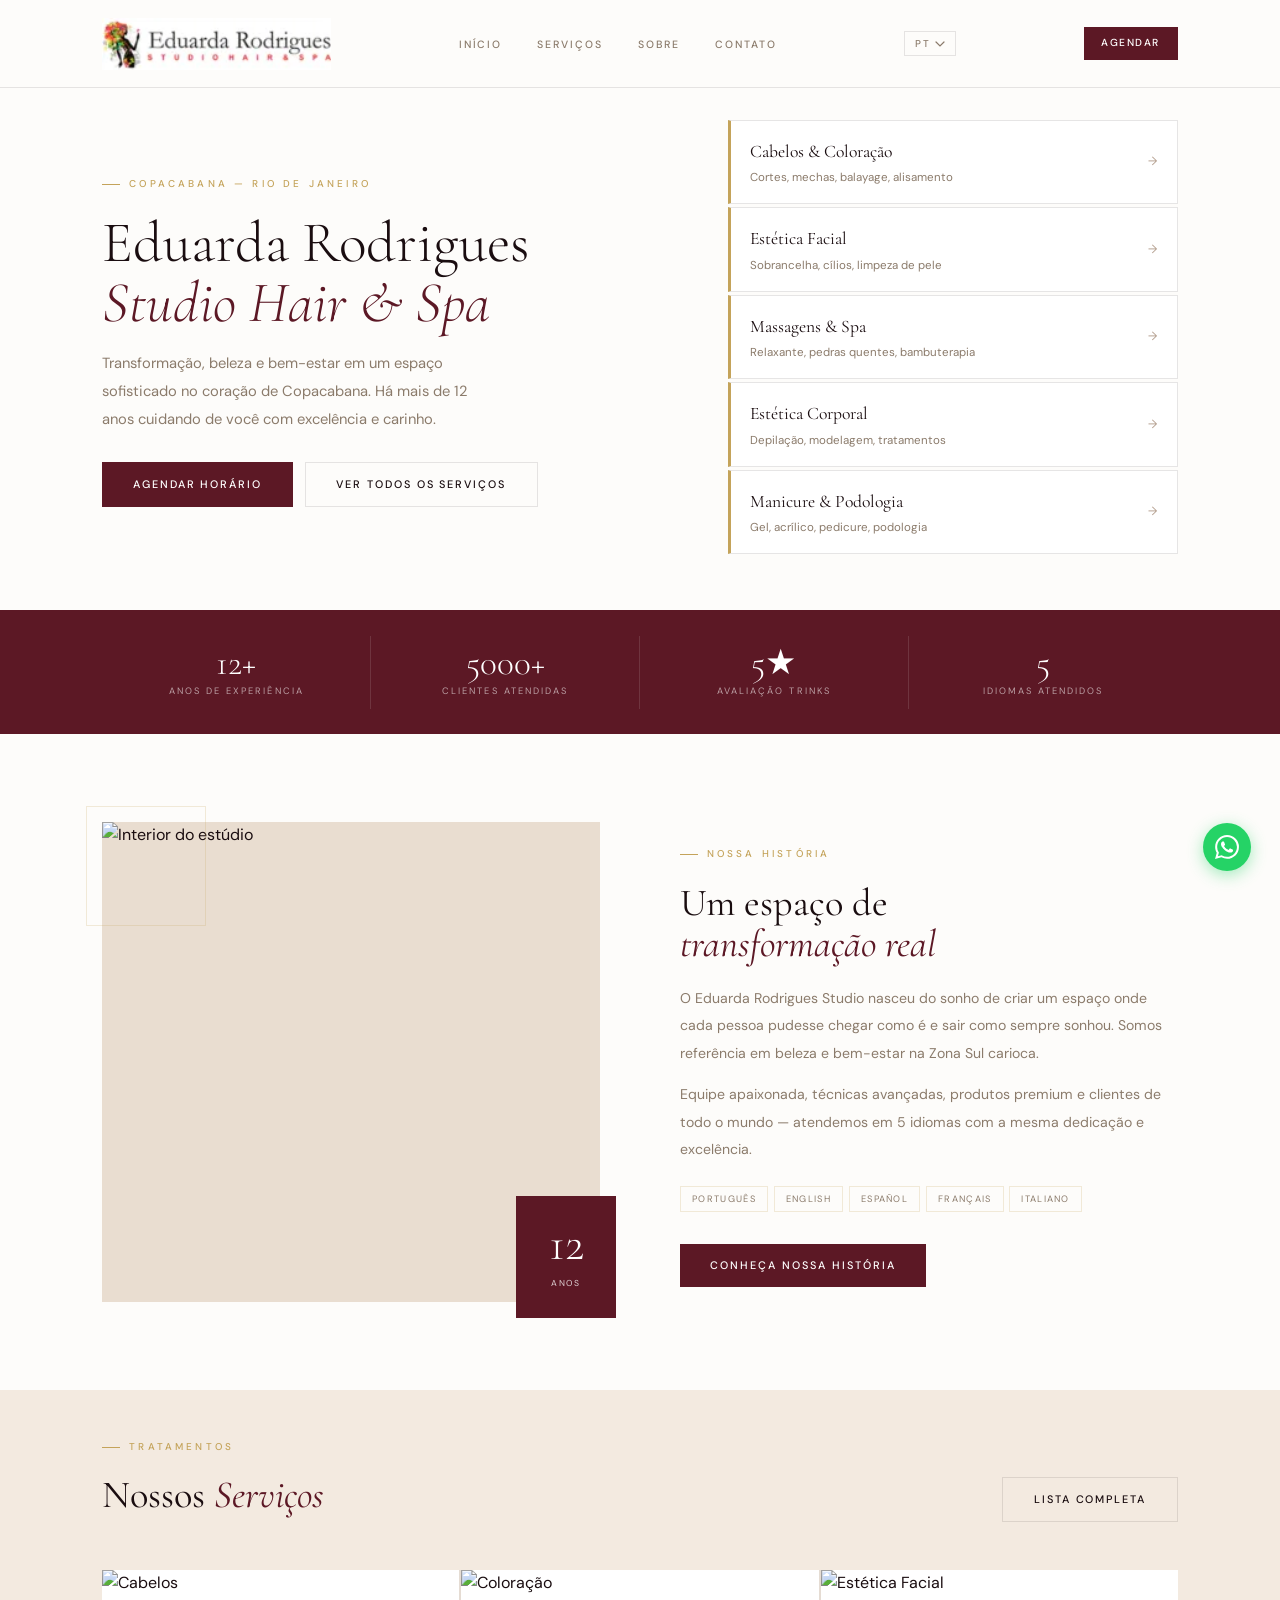
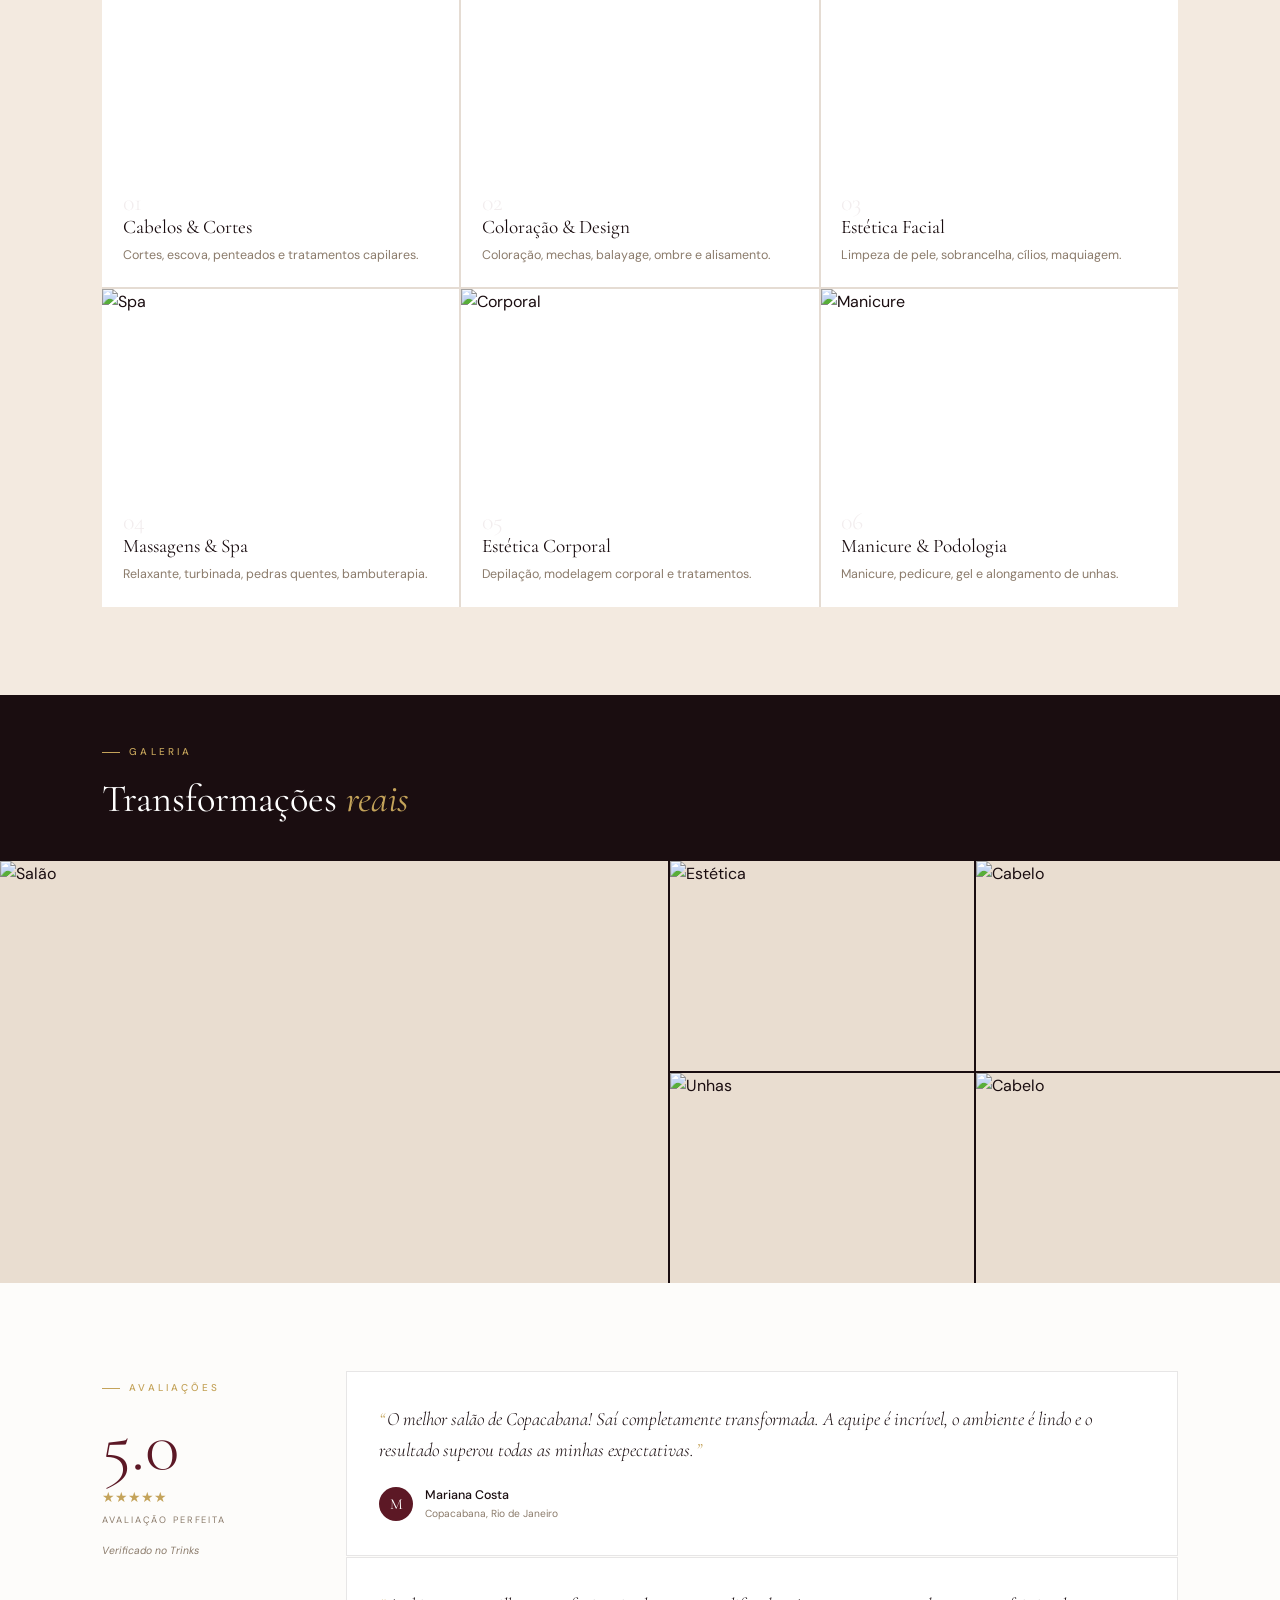
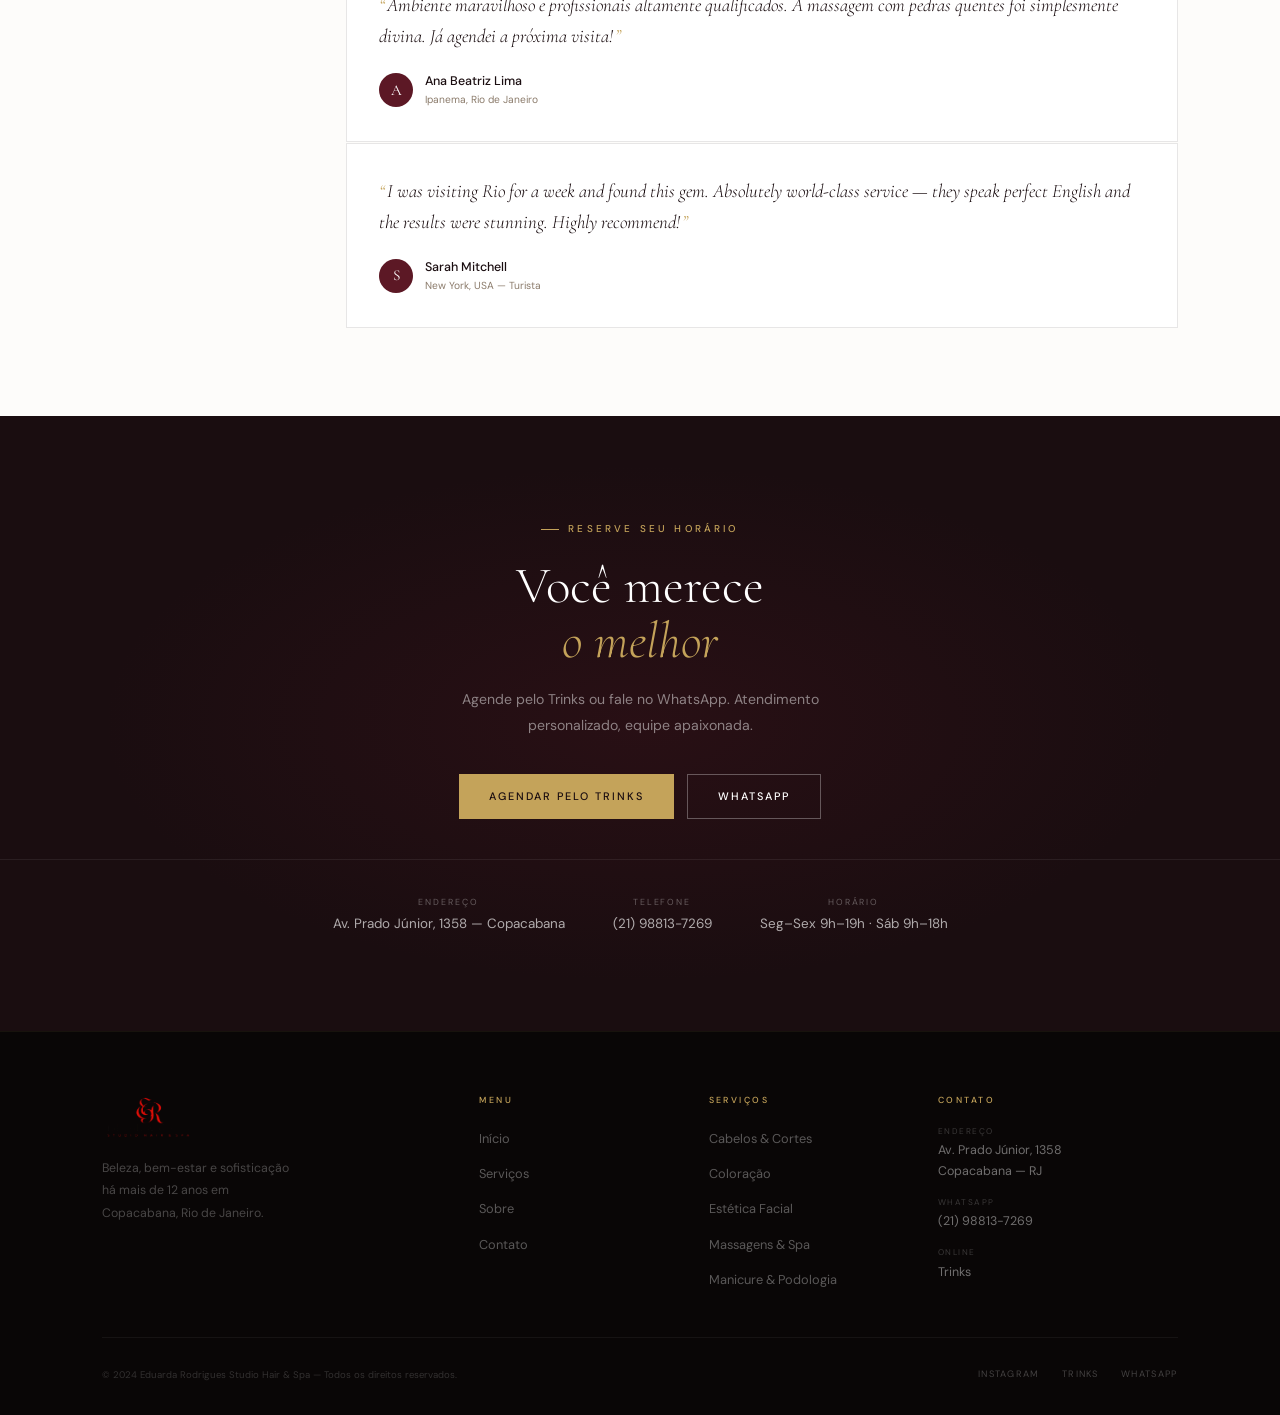
==== commit 343c775e: "ajustado" ====
--- a/index.html
+++ b/index.html
@@ -15,6 +15,21 @@
     <li><a href="sobre.html">Sobre</a></li>
     <li><a href="contato.html">Contato</a></li>
   </ul>
+  <div class="lang-drop">
+    <button class="lang-btn">
+      PT
+      <svg viewBox="0 0 10 6" fill="none" xmlns="http://www.w3.org/2000/svg">
+        <path d="M1 1l4 4 4-4" stroke="currentColor" stroke-width="1.2" stroke-linecap="round"/>
+      </svg>
+    </button>
+    <div class="lang-menu">
+      <a href="#" class="lang-opt active"><span class="flag">🇧🇷</span> Português</a>
+      <a href="#" class="lang-opt"><span class="flag">🇺🇸</span> English</a>
+      <a href="#" class="lang-opt"><span class="flag">🇪🇸</span> Español</a>
+      <a href="#" class="lang-opt"><span class="flag">🇫🇷</span> Français</a>
+      <a href="#" class="lang-opt"><span class="flag">🇮🇹</span> Italiano</a>
+    </div>
+  </div>
   <a href="https://www.trinks.com/eduardarodriguesstudiohairspa" target="_blank" class="btn nav-cta">Agendar</a>
   <button class="ham" aria-label="Menu"><span></span><span></span><span></span></button>
 </div></div></nav>
@@ -109,7 +124,7 @@
   </div>
 </section>
 
-<section class="services sec" id="servicos" style="background:var(--cream)">
+<section class="services sec" id="servicos" style="background:var(--cream);padding-top:2.5rem">
   <div class="wrap">
     <div class="svc-head">
       <div>
@@ -129,7 +144,7 @@
   </div>
 </section>
 
-<section class="gallery" id="galeria">
+<section class="gallery" id="galeria" style="padding-top:2.5rem">
   <div class="wrap gal-head">
     <div class="eye" style="color:var(--gold)">Galeria</div>
     <h2 class="gal-h a d1">Transformações <em>reais</em></h2>
--- a/css/style.css
+++ b/css/style.css
@@ -274,3 +274,20 @@
 }
 
 .nav-logo{display:flex;align-items:center;flex-shrink:0}
+
+/* Tighter section gaps on homepage */
+.services.sec{padding-top:3rem}
+.gallery{padding-top:3.5rem}
+
+/* Language dropdown */
+.lang-drop{position:relative;display:flex;align-items:center}
+.lang-btn{background:none;border:1px solid var(--border);color:var(--muted);font-size:.62rem;font-weight:500;padding:.32rem .65rem;cursor:pointer;display:flex;align-items:center;gap:.3rem;font-family:"DM Sans",sans-serif;letter-spacing:.14em;text-transform:uppercase;transition:border-color .2s,color .2s}
+.lang-btn:hover{border-color:var(--wine);color:var(--wine)}
+.lang-btn svg{width:10px;height:10px;flex-shrink:0;transition:transform .2s}
+.lang-drop:hover .lang-btn svg{transform:rotate(180deg)}
+.lang-menu{display:none;position:absolute;top:calc(100% + .5rem);right:0;background:#fff;border:1px solid var(--border);min-width:150px;z-index:300;box-shadow:0 8px 24px rgba(0,0,0,.08)}
+.lang-drop:hover .lang-menu,.lang-drop:focus-within .lang-menu{display:block}
+.lang-opt{display:flex;align-items:center;gap:.5rem;padding:.55rem 1rem;font-size:.75rem;color:var(--ink);transition:background .15s;white-space:nowrap}
+.lang-opt:hover{background:var(--cream)}
+.lang-opt.active{color:var(--wine);font-weight:500}
+.lang-opt .flag{font-size:.85rem}
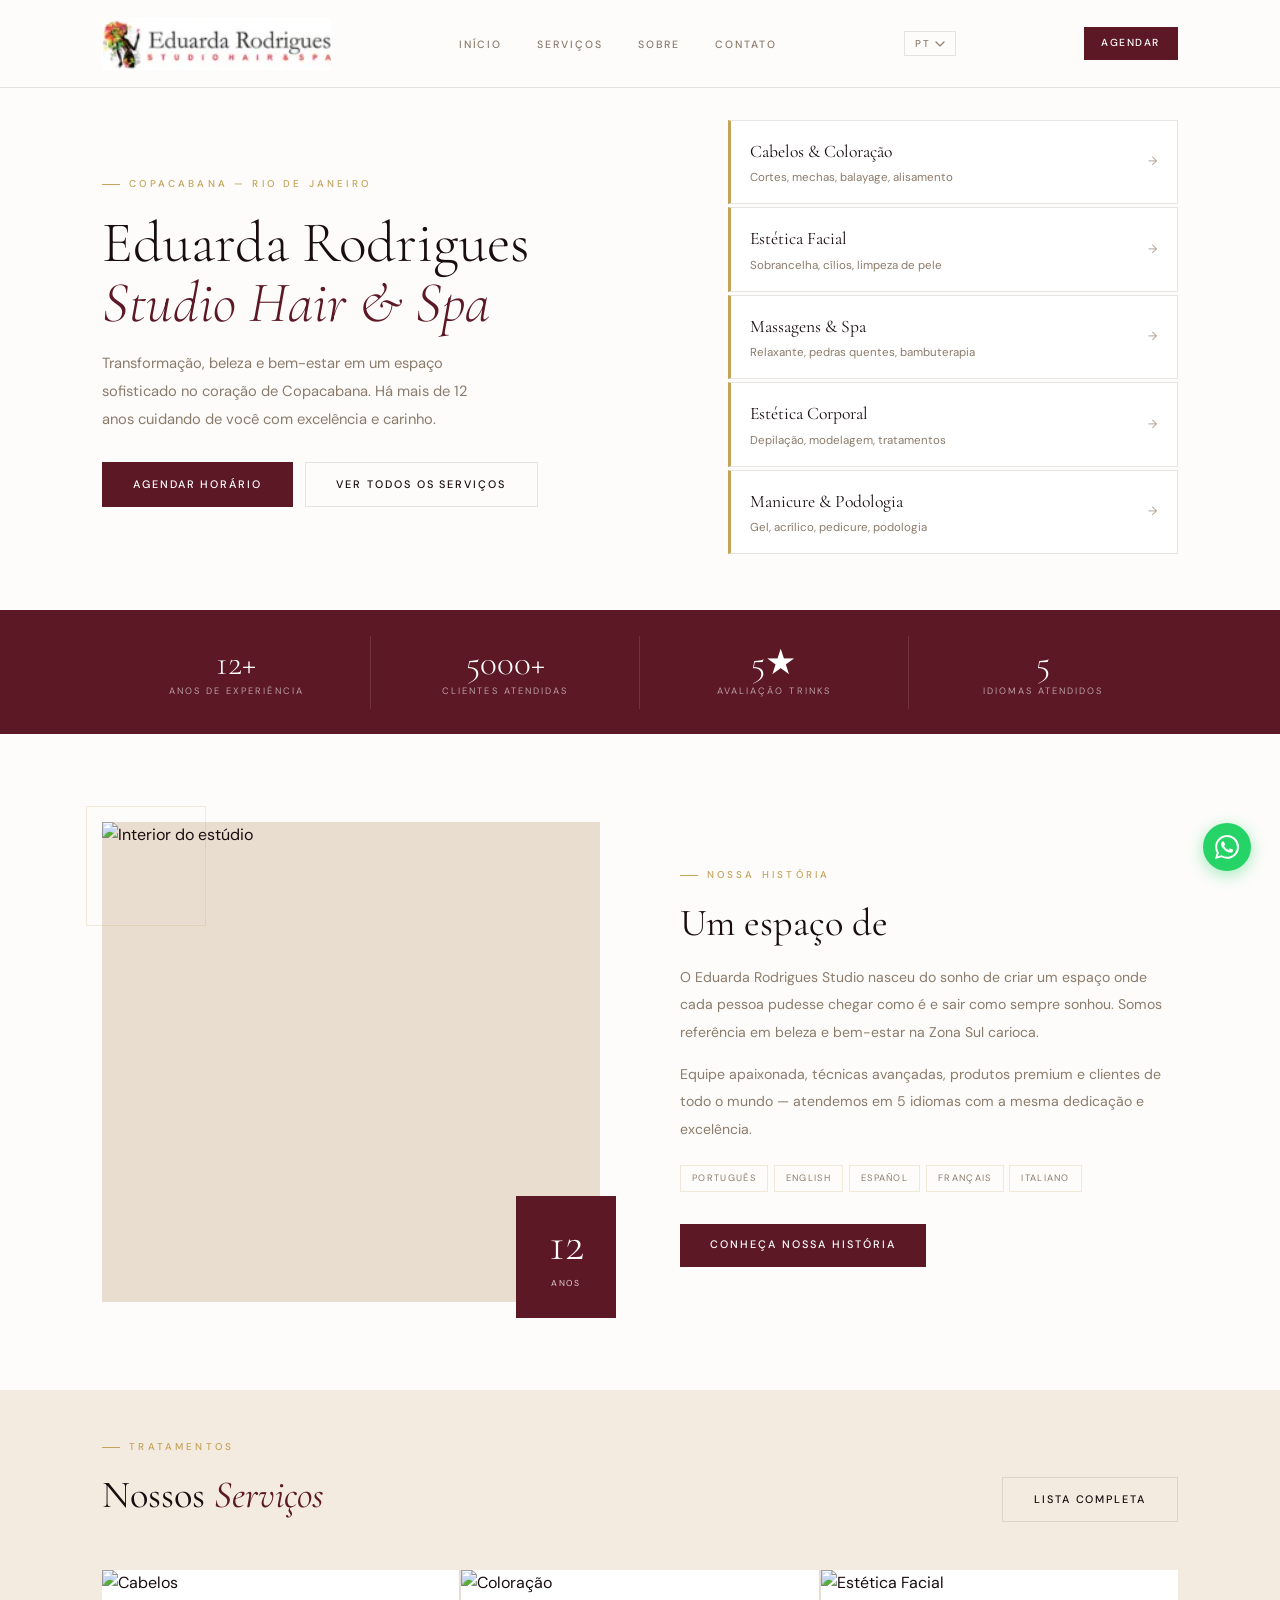
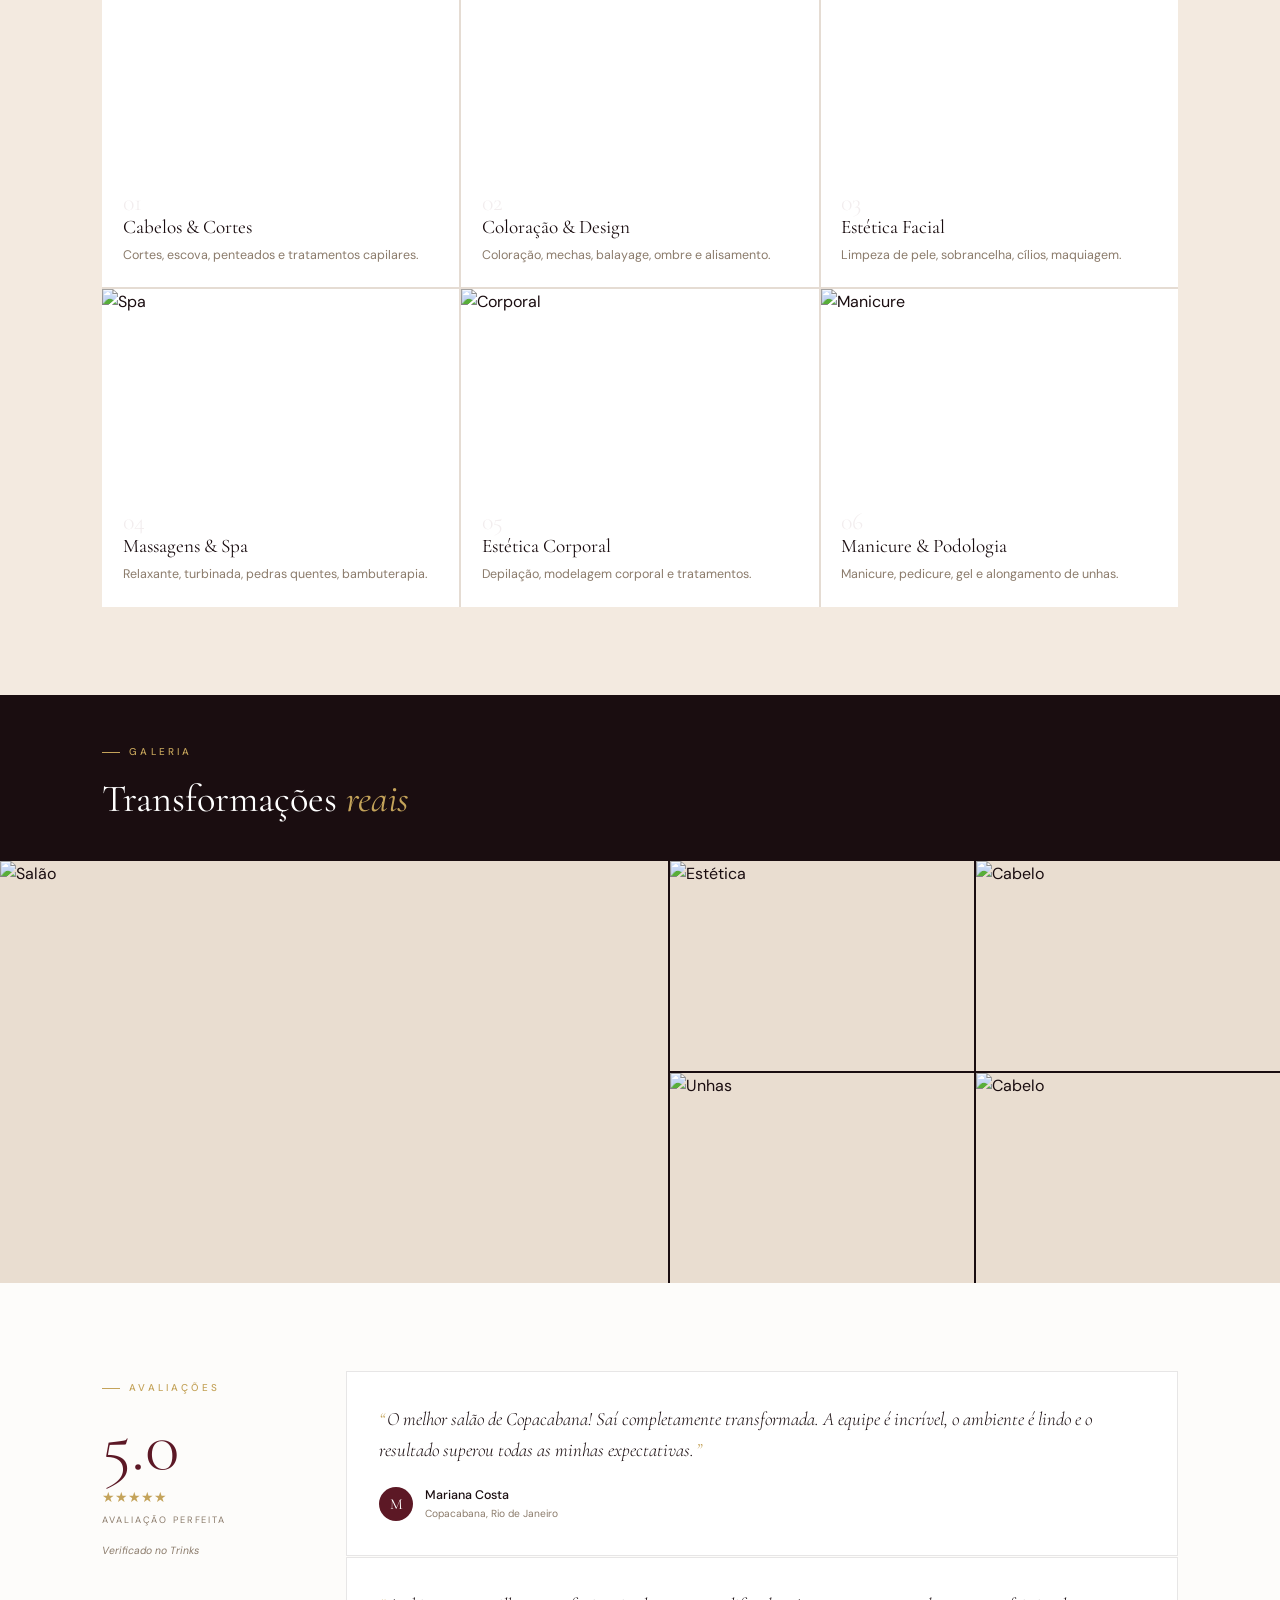
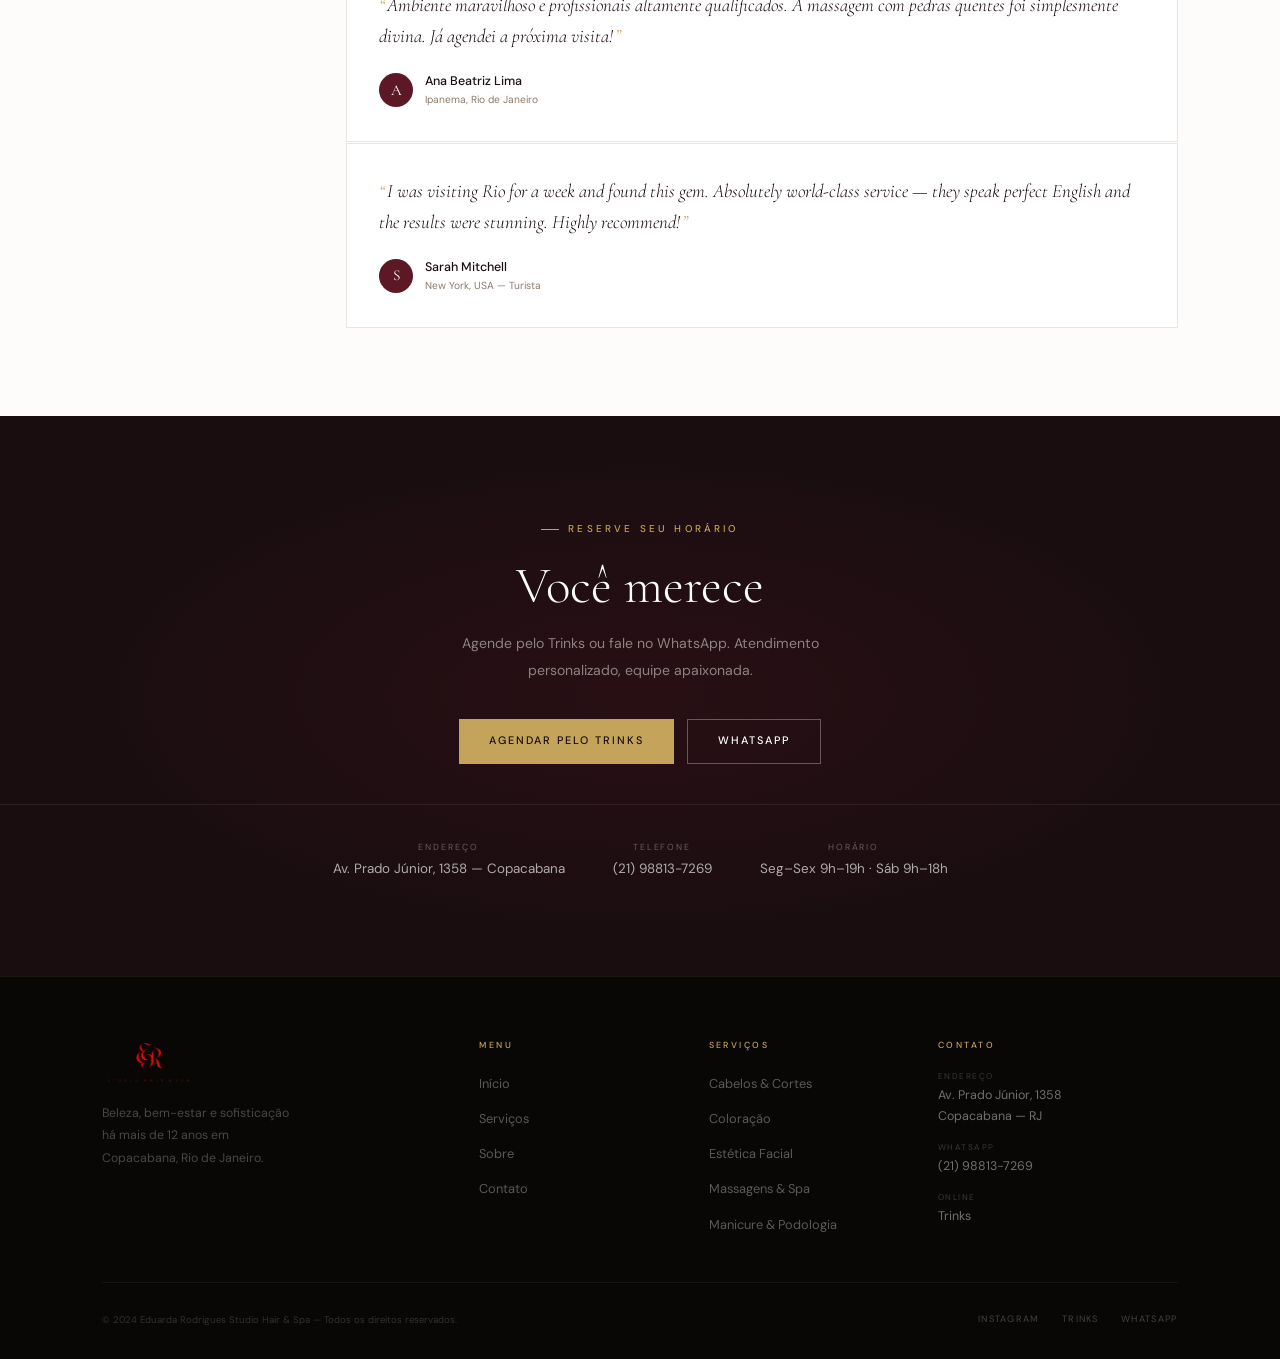
==== commit 92d72673: "traducao" ====
--- a/index.html
+++ b/index.html
@@ -10,34 +10,32 @@
 <nav class="nav" id="nav"><div class="wrap"><div class="nav-in">
   <a href="index.html" class="nav-logo"><img src="images/logo-menu.png" alt="Eduarda Rodrigues Studio Hair &amp; Spa" style="height:52px;width:auto"></a>
   <ul class="nav-links">
-    <li><a href="index.html">Início</a></li>
-    <li><a href="servicos.html">Serviços</a></li>
-    <li><a href="sobre.html">Sobre</a></li>
-    <li><a href="contato.html">Contato</a></li>
+    <li><a href="index.html" data-i18n="nav_home">Início</a></li>
+    <li><a href="servicos.html" data-i18n="nav_services" data-i18n="svc_h_em">Serviços</a></li>
+    <li><a href="sobre.html" data-i18n="nav_about">Sobre</a></li>
+    <li><a href="contato.html" data-i18n="nav_contact">Contato</a></li>
   </ul>
-  <div class="lang-drop">
-    <button class="lang-btn">
-      PT
-      <svg viewBox="0 0 10 6" fill="none" xmlns="http://www.w3.org/2000/svg">
-        <path d="M1 1l4 4 4-4" stroke="currentColor" stroke-width="1.2" stroke-linecap="round"/>
-      </svg>
+  <div class="lang-drop" tabindex="0">
+    <button class="lang-btn" aria-label="Idioma">
+      <span class="lang-btn-label">PT</span>
+      <svg viewBox="0 0 10 6" fill="none"><path d="M1 1l4 4 4-4" stroke="currentColor" stroke-width="1.2" stroke-linecap="round"/></svg>
     </button>
     <div class="lang-menu">
-      <a href="#" class="lang-opt active"><span class="flag">🇧🇷</span> Português</a>
-      <a href="#" class="lang-opt"><span class="flag">🇺🇸</span> English</a>
-      <a href="#" class="lang-opt"><span class="flag">🇪🇸</span> Español</a>
-      <a href="#" class="lang-opt"><span class="flag">🇫🇷</span> Français</a>
-      <a href="#" class="lang-opt"><span class="flag">🇮🇹</span> Italiano</a>
-    </div>
-  </div>
-  <a href="https://www.trinks.com/eduardarodriguesstudiohairspa" target="_blank" class="btn nav-cta">Agendar</a>
+      <a href="#" class="lang-opt active" data-lang="pt"><span class="flag">🇧🇷</span> Português</a>
+      <a href="#" class="lang-opt" data-lang="en"><span class="flag">🇺🇸</span> English</a>
+      <a href="#" class="lang-opt" data-lang="es"><span class="flag">🇪🇸</span> Español</a>
+      <a href="#" class="lang-opt" data-lang="fr"><span class="flag">🇫🇷</span> Français</a>
+      <a href="#" class="lang-opt" data-lang="it"><span class="flag">🇮🇹</span> Italiano</a>
+    </div>
+  </div>
+  <a href="https://www.trinks.com/eduardarodriguesstudiohairspa" target="_blank" class="btn nav-cta" data-i18n="nav_book">Agendar</a>
   <button class="ham" aria-label="Menu"><span></span><span></span><span></span></button>
 </div></div></nav>
 <div class="mob">
   <button class="mob-x">✕</button>
   <div class="mob-logo"><img src="images/logo.png" alt="Eduarda Rodrigues Studio"></div>
-  <a href="index.html">Início</a><a href="servicos.html">Serviços</a>
-  <a href="sobre.html">Sobre</a><a href="contato.html">Contato</a>
+  <a href="index.html" data-i18n="nav_home">Início</a><a href="servicos.html" data-i18n="nav_services" data-i18n="svc_h_em">Serviços</a>
+  <a href="sobre.html" data-i18n="nav_about">Sobre</a><a href="contato.html" data-i18n="nav_contact">Contato</a>
   <a href="https://www.trinks.com/eduardarodriguesstudiohairspa" target="_blank">Agendar</a>
 </div>
 
@@ -46,39 +44,39 @@
     <div class="hero-inner">
 
       <div>
-        <div class="eye a">Copacabana — Rio de Janeiro</div>
+        <div class="eye a" data-i18n="hero_location">Copacabana — Rio de Janeiro</div>
         <h1 class="hero-h a d1">
           Eduarda Rodrigues<br>
-          <em>Studio Hair &amp; Spa</em>
+          <em data-i18n="hero_title_em">Studio Hair &amp; Spa</em>
         </h1>
         <p class="hero-sub a d2">
           Transformação, beleza e bem-estar em um espaço sofisticado no coração de Copacabana. Há mais de 12 anos cuidando de você com excelência e carinho.
         </p>
         <div class="hero-actions a d3">
-          <a href="https://www.trinks.com/eduardarodriguesstudiohairspa" target="_blank" class="btn btn-wine">Agendar Horário</a>
-          <a href="servicos.html" class="btn btn-out">Ver Todos os Serviços</a>
+          <a href="https://www.trinks.com/eduardarodriguesstudiohairspa" target="_blank" class="btn btn-wine" data-i18n="hero_btn_book">Agendar Horário</a>
+          <a href="servicos.html" class="btn btn-out" data-i18n="hero_btn_svcs">Ver Todos os Serviços</a>
         </div>
       </div>
 
       <div class="hero-svcs a d2">
         <a href="servicos.html" class="hero-svc">
-          <div><div class="hero-svc-t">Cabelos &amp; Coloração</div><div class="hero-svc-p">Cortes, mechas, balayage, alisamento</div></div>
-          <span class="hero-svc-arrow">→</span>
-        </a>
-        <a href="servicos.html" class="hero-svc">
-          <div><div class="hero-svc-t">Estética Facial</div><div class="hero-svc-p">Sobrancelha, cílios, limpeza de pele</div></div>
-          <span class="hero-svc-arrow">→</span>
-        </a>
-        <a href="servicos.html" class="hero-svc">
-          <div><div class="hero-svc-t">Massagens &amp; Spa</div><div class="hero-svc-p">Relaxante, pedras quentes, bambuterapia</div></div>
-          <span class="hero-svc-arrow">→</span>
-        </a>
-        <a href="servicos.html" class="hero-svc">
-          <div><div class="hero-svc-t">Estética Corporal</div><div class="hero-svc-p">Depilação, modelagem, tratamentos</div></div>
-          <span class="hero-svc-arrow">→</span>
-        </a>
-        <a href="servicos.html" class="hero-svc">
-          <div><div class="hero-svc-t">Manicure &amp; Podologia</div><div class="hero-svc-p">Gel, acrílico, pedicure, podologia</div></div>
+          <div><div class="hero-svc-t">Cabelos &amp; Coloração</div><div class="hero-svc-p" data-i18n="hero_svc1_p">Cortes, mechas, balayage, alisamento</div></div>
+          <span class="hero-svc-arrow">→</span>
+        </a>
+        <a href="servicos.html" class="hero-svc">
+          <div><div class="hero-svc-t" data-i18n="hero_svc2_t" data-i18n="svc3_t">Estética Facial</div><div class="hero-svc-p" data-i18n="hero_svc2_p">Sobrancelha, cílios, limpeza de pele</div></div>
+          <span class="hero-svc-arrow">→</span>
+        </a>
+        <a href="servicos.html" class="hero-svc">
+          <div><div class="hero-svc-t" data-i18n="svc4_t">Massagens &amp; Spa</div><div class="hero-svc-p" data-i18n="hero_svc3_p">Relaxante, pedras quentes, bambuterapia</div></div>
+          <span class="hero-svc-arrow">→</span>
+        </a>
+        <a href="servicos.html" class="hero-svc">
+          <div><div class="hero-svc-t" data-i18n="hero_svc4_t" data-i18n="svc5_t">Estética Corporal</div><div class="hero-svc-p" data-i18n="hero_svc4_p">Depilação, modelagem, tratamentos</div></div>
+          <span class="hero-svc-arrow">→</span>
+        </a>
+        <a href="servicos.html" class="hero-svc">
+          <div><div class="hero-svc-t" data-i18n="svc6_t">Manicure &amp; Podologia</div><div class="hero-svc-p" data-i18n="hero_svc5_p">Gel, acrílico, pedicure, podologia</div></div>
           <span class="hero-svc-arrow">→</span>
         </a>
       </div>
@@ -90,10 +88,10 @@
 <div class="stats-bar">
   <div class="wrap">
     <div class="stats-row">
-      <div class="stat a"><span class="stat-n" data-target="12" data-suffix="+">12+</span><p class="stat-l">Anos de Experiência</p></div>
-      <div class="stat a d1"><span class="stat-n" data-target="5000" data-suffix="+">5000+</span><p class="stat-l">Clientes Atendidas</p></div>
-      <div class="stat a d2"><span class="stat-n">5★</span><p class="stat-l">Avaliação Trinks</p></div>
-      <div class="stat a d3"><span class="stat-n">5</span><p class="stat-l">Idiomas Atendidos</p></div>
+      <div class="stat a"><span class="stat-n" data-target="12" data-suffix="+">12+</span><p class="stat-l" data-i18n="stat1_l">Anos de Experiência</p></div>
+      <div class="stat a d1"><span class="stat-n" data-target="5000" data-suffix="+">5000+</span><p class="stat-l" data-i18n="stat2_l">Clientes Atendidas</p></div>
+      <div class="stat a d2"><span class="stat-n">5★</span><p class="stat-l" data-i18n="stat3_l">Avaliação Trinks</p></div>
+      <div class="stat a d3"><span class="stat-n">5</span><p class="stat-l" data-i18n="stat4_l">Idiomas Atendidos</p></div>
     </div>
   </div>
 </div>
@@ -110,15 +108,15 @@
         <div class="about-yr"><strong>12</strong><span>Anos</span></div>
       </div>
       <div class="a rgt">
-        <div class="eye">Nossa História</div>
-        <h2 class="about-h">Um espaço de<br><em>transformação real</em></h2>
-        <p class="about-p">O Eduarda Rodrigues Studio nasceu do sonho de criar um espaço onde cada pessoa pudesse chegar como é e sair como sempre sonhou. Somos referência em beleza e bem-estar na Zona Sul carioca.</p>
-        <p class="about-p">Equipe apaixonada, técnicas avançadas, produtos premium e clientes de todo o mundo — atendemos em 5 idiomas com a mesma dedicação e excelência.</p>
+        <div class="eye" data-i18n="about_tag">Nossa História</div>
+        <h2 class="about-h" data-i18n="about_h">Um espaço de<br><em data-i18n="about_h_em">transformação real</em></h2>
+        <p class="about-p" data-i18n="about_p1">O Eduarda Rodrigues Studio nasceu do sonho de criar um espaço onde cada pessoa pudesse chegar como é e sair como sempre sonhou. Somos referência em beleza e bem-estar na Zona Sul carioca.</p>
+        <p class="about-p" data-i18n="about_p2">Equipe apaixonada, técnicas avançadas, produtos premium e clientes de todo o mundo — atendemos em 5 idiomas com a mesma dedicação e excelência.</p>
         <div class="about-pills">
           <span class="pill">Português</span><span class="pill">English</span>
           <span class="pill">Español</span><span class="pill">Français</span><span class="pill">Italiano</span>
         </div>
-        <a href="sobre.html" class="btn btn-wine">Conheça Nossa História</a>
+        <a href="sobre.html" class="btn btn-wine" data-i18n="about_btn">Conheça Nossa História</a>
       </div>
     </div>
   </div>
@@ -128,26 +126,26 @@
   <div class="wrap">
     <div class="svc-head">
       <div>
-        <div class="eye a">Tratamentos</div>
-        <h2 class="svc-h a d1">Nossos <em>Serviços</em></h2>
-      </div>
-      <a href="servicos.html" class="btn btn-out a d2">Lista Completa</a>
+        <div class="eye a" data-i18n="svc_tag">Tratamentos</div>
+        <h2 class="svc-h a d1">Nossos <em data-i18n="svc_h_em">Serviços</em></h2>
+      </div>
+      <a href="servicos.html" class="btn btn-out a d2" data-i18n="svc_link">Lista Completa</a>
     </div>
     <div class="svc-grid">
-      <div class="svc a"><div class="svc-img-w"><img src="https://images.unsplash.com/photo-1562322140-8baeececf3df?w=600&q=85" alt="Cabelos"><div class="svc-ov"><span class="svc-ov-lnk">Agendar →</span></div></div><div class="svc-b"><div class="svc-n">01</div><h3 class="svc-t">Cabelos &amp; Cortes</h3><p class="svc-d">Cortes, escova, penteados e tratamentos capilares.</p></div></div>
-      <div class="svc a d1"><div class="svc-img-w"><img src="https://images.unsplash.com/photo-1595476108010-b4d1f102b1b1?w=600&q=85" alt="Coloração"><div class="svc-ov"><span class="svc-ov-lnk">Agendar →</span></div></div><div class="svc-b"><div class="svc-n">02</div><h3 class="svc-t">Coloração &amp; Design</h3><p class="svc-d">Coloração, mechas, balayage, ombre e alisamento.</p></div></div>
-      <div class="svc a d2"><div class="svc-img-w"><img src="https://images.unsplash.com/photo-1570172619644-dfd03ed5d881?w=600&q=85" alt="Estética Facial"><div class="svc-ov"><span class="svc-ov-lnk">Agendar →</span></div></div><div class="svc-b"><div class="svc-n">03</div><h3 class="svc-t">Estética Facial</h3><p class="svc-d">Limpeza de pele, sobrancelha, cílios, maquiagem.</p></div></div>
-      <div class="svc a"><div class="svc-img-w"><img src="https://images.unsplash.com/photo-1544161515-4ab6ce6db874?w=600&q=85" alt="Spa"><div class="svc-ov"><span class="svc-ov-lnk">Agendar →</span></div></div><div class="svc-b"><div class="svc-n">04</div><h3 class="svc-t">Massagens &amp; Spa</h3><p class="svc-d">Relaxante, turbinada, pedras quentes, bambuterapia.</p></div></div>
-      <div class="svc a d1"><div class="svc-img-w"><img src="https://images.unsplash.com/photo-1515377905703-c4788e51af15?w=600&q=85" alt="Corporal"><div class="svc-ov"><span class="svc-ov-lnk">Agendar →</span></div></div><div class="svc-b"><div class="svc-n">05</div><h3 class="svc-t">Estética Corporal</h3><p class="svc-d">Depilação, modelagem corporal e tratamentos.</p></div></div>
-      <div class="svc a d2"><div class="svc-img-w"><img src="https://images.unsplash.com/photo-1604654894610-df63bc536371?w=600&q=85" alt="Manicure"><div class="svc-ov"><span class="svc-ov-lnk">Agendar →</span></div></div><div class="svc-b"><div class="svc-n">06</div><h3 class="svc-t">Manicure &amp; Podologia</h3><p class="svc-d">Manicure, pedicure, gel e alongamento de unhas.</p></div></div>
+      <div class="svc a"><div class="svc-img-w"><img src="https://images.unsplash.com/photo-1562322140-8baeececf3df?w=600&q=85" alt="Cabelos"><div class="svc-ov"><span class="svc-ov-lnk">Agendar →</span></div></div><div class="svc-b"><div class="svc-n">01</div><h3 class="svc-t" data-i18n="svc1_t">Cabelos &amp; Cortes</h3><p class="svc-d" data-i18n="svc1_d">Cortes, escova, penteados e tratamentos capilares.</p></div></div>
+      <div class="svc a d1"><div class="svc-img-w"><img src="https://images.unsplash.com/photo-1595476108010-b4d1f102b1b1?w=600&q=85" alt="Coloração"><div class="svc-ov"><span class="svc-ov-lnk">Agendar →</span></div></div><div class="svc-b"><div class="svc-n">02</div><h3 class="svc-t" data-i18n="svc2_t">Coloração &amp; Design</h3><p class="svc-d" data-i18n="svc2_d">Coloração, mechas, balayage, ombre e alisamento.</p></div></div>
+      <div class="svc a d2"><div class="svc-img-w"><img src="https://images.unsplash.com/photo-1570172619644-dfd03ed5d881?w=600&q=85" alt="Estética Facial"><div class="svc-ov"><span class="svc-ov-lnk">Agendar →</span></div></div><div class="svc-b"><div class="svc-n">03</div><h3 class="svc-t" data-i18n="hero_svc2_t">Estética Facial</h3><p class="svc-d" data-i18n="svc3_d">Limpeza de pele, sobrancelha, cílios, maquiagem.</p></div></div>
+      <div class="svc a"><div class="svc-img-w"><img src="https://images.unsplash.com/photo-1544161515-4ab6ce6db874?w=600&q=85" alt="Spa"><div class="svc-ov"><span class="svc-ov-lnk">Agendar →</span></div></div><div class="svc-b"><div class="svc-n">04</div><h3 class="svc-t">Massagens &amp; Spa</h3><p class="svc-d" data-i18n="svc4_d">Relaxante, turbinada, pedras quentes, bambuterapia.</p></div></div>
+      <div class="svc a d1"><div class="svc-img-w"><img src="https://images.unsplash.com/photo-1515377905703-c4788e51af15?w=600&q=85" alt="Corporal"><div class="svc-ov"><span class="svc-ov-lnk">Agendar →</span></div></div><div class="svc-b"><div class="svc-n">05</div><h3 class="svc-t" data-i18n="hero_svc4_t">Estética Corporal</h3><p class="svc-d" data-i18n="svc5_d">Depilação, modelagem corporal e tratamentos.</p></div></div>
+      <div class="svc a d2"><div class="svc-img-w"><img src="https://images.unsplash.com/photo-1604654894610-df63bc536371?w=600&q=85" alt="Manicure"><div class="svc-ov"><span class="svc-ov-lnk">Agendar →</span></div></div><div class="svc-b"><div class="svc-n">06</div><h3 class="svc-t">Manicure &amp; Podologia</h3><p class="svc-d" data-i18n="svc6_d">Manicure, pedicure, gel e alongamento de unhas.</p></div></div>
     </div>
   </div>
 </section>
 
 <section class="gallery" id="galeria" style="padding-top:2.5rem">
   <div class="wrap gal-head">
-    <div class="eye" style="color:var(--gold)">Galeria</div>
-    <h2 class="gal-h a d1">Transformações <em>reais</em></h2>
+    <div class="eye" style="color:var(--gold)" data-i18n="gal_tag">Galeria</div>
+    <h2 class="gal-h a d1">Transformações <em data-i18n="gal_hem">reais</em></h2>
   </div>
   <div class="gal-grid">
     <div class="gi"><img src="https://images.unsplash.com/photo-1521590832167-7bcbfaa6381f?w=900&q=85" alt="Salão"><div class="gi-ov"><span class="gi-plus">+</span></div></div>
@@ -162,24 +160,24 @@
   <div class="wrap">
     <div class="rev-layout">
       <div class="rev-side a">
-        <div class="eye">Avaliações</div>
+        <div class="eye" data-i18n="rev_tag">Avaliações</div>
         <div class="rev-big">5.0</div>
         <div class="rev-stars">★★★★★</div>
-        <p class="rev-lbl">Avaliação Perfeita</p>
-        <p class="rev-src">Verificado no Trinks</p>
+        <p class="rev-lbl" data-i18n="rev_lbl">Avaliação Perfeita</p>
+        <p class="rev-src" data-i18n="rev_src">Verificado no Trinks</p>
       </div>
       <div class="rev-cards">
         <div class="rev-card a">
-          <p class="rev-q">O melhor salão de Copacabana! Saí completamente transformada. A equipe é incrível, o ambiente é lindo e o resultado superou todas as minhas expectativas.</p>
-          <div class="rev-author"><div class="rev-av">M</div><div><p class="rev-name">Mariana Costa</p><p class="rev-loc">Copacabana, Rio de Janeiro</p></div></div>
+          <p class="rev-q" data-i18n="rev1_q">O melhor salão de Copacabana! Saí completamente transformada. A equipe é incrível, o ambiente é lindo e o resultado superou todas as minhas expectativas.</p>
+          <div class="rev-author"><div class="rev-av">M</div><div><p class="rev-name" data-i18n="rev1_name">Mariana Costa</p><p class="rev-loc" data-i18n="rev1_loc">Copacabana, Rio de Janeiro</p></div></div>
         </div>
         <div class="rev-card a d1">
-          <p class="rev-q">Ambiente maravilhoso e profissionais altamente qualificados. A massagem com pedras quentes foi simplesmente divina. Já agendei a próxima visita!</p>
-          <div class="rev-author"><div class="rev-av">A</div><div><p class="rev-name">Ana Beatriz Lima</p><p class="rev-loc">Ipanema, Rio de Janeiro</p></div></div>
+          <p class="rev-q" data-i18n="rev2_q">Ambiente maravilhoso e profissionais altamente qualificados. A massagem com pedras quentes foi simplesmente divina. Já agendei a próxima visita!</p>
+          <div class="rev-author"><div class="rev-av">A</div><div><p class="rev-name" data-i18n="rev2_name">Ana Beatriz Lima</p><p class="rev-loc" data-i18n="rev2_loc">Ipanema, Rio de Janeiro</p></div></div>
         </div>
         <div class="rev-card a d2">
           <p class="rev-q">I was visiting Rio for a week and found this gem. Absolutely world-class service — they speak perfect English and the results were stunning. Highly recommend!</p>
-          <div class="rev-author"><div class="rev-av">S</div><div><p class="rev-name">Sarah Mitchell</p><p class="rev-loc">New York, USA — Turista</p></div></div>
+          <div class="rev-author"><div class="rev-av">S</div><div><p class="rev-name" data-i18n="rev3_name">Sarah Mitchell</p><p class="rev-loc">New York, USA — Turista</p></div></div>
         </div>
       </div>
     </div>
@@ -188,17 +186,17 @@
 
 <section class="cta-band">
   <div class="cta-cnt">
-    <div class="eye a" style="justify-content:center">Reserve Seu Horário</div>
-    <h2 class="cta-h a d1">Você merece<br><em>o melhor</em></h2>
-    <p class="cta-p a d2">Agende pelo Trinks ou fale no WhatsApp. Atendimento personalizado, equipe apaixonada.</p>
+    <div class="eye a" style="justify-content:center" data-i18n="cta_tag">Reserve Seu Horário</div>
+    <h2 class="cta-h a d1" data-i18n="cta_h">Você merece<br><em data-i18n="cta_hem">o melhor</em></h2>
+    <p class="cta-p a d2" data-i18n="cta_p">Agende pelo Trinks ou fale no WhatsApp. Atendimento personalizado, equipe apaixonada.</p>
     <div class="cta-btns a d3">
-      <a href="https://www.trinks.com/eduardarodriguesstudiohairspa" target="_blank" class="btn btn-gold">Agendar pelo Trinks</a>
-      <a href="https://api.whatsapp.com/send?phone=5521988137269" target="_blank" class="btn btn-outw">WhatsApp</a>
+      <a href="https://www.trinks.com/eduardarodriguesstudiohairspa" target="_blank" class="btn btn-gold" data-i18n="cta_btn1">Agendar pelo Trinks</a>
+      <a href="https://api.whatsapp.com/send?phone=5521988137269" target="_blank" class="btn btn-outw" data-i18n="cta_btn2">WhatsApp</a>
     </div>
     <div class="cta-info a d4">
-      <div><p class="ci-l">Endereço</p><p class="ci-v">Av. Prado Júnior, 1358 — Copacabana</p></div>
-      <div><p class="ci-l">Telefone</p><p class="ci-v">(21) 98813-7269</p></div>
-      <div><p class="ci-l">Horário</p><p class="ci-v">Seg–Sex 9h–19h · Sáb 9h–18h</p></div>
+      <div><p class="ci-l" data-i18n="cta_l1">Endereço</p><p class="ci-v" data-i18n="cta_v1">Av. Prado Júnior, 1358 — Copacabana</p></div>
+      <div><p class="ci-l" data-i18n="cta_l2">Telefone</p><p class="ci-v" data-i18n="cta_v2">(21) 98813-7269</p></div>
+      <div><p class="ci-l" data-i18n="cta_l3">Horário</p><p class="ci-v" data-i18n="cta_v3">Seg–Sex 9h–19h · Sáb 9h–18h</p></div>
     </div>
   </div>
 </section>
@@ -207,16 +205,16 @@
   <div class="fg">
     <div>
       <div class="fl-logo"><img src="images/logo.png" alt="Eduarda Rodrigues Studio"></div>
-      <p class="fl-desc">Beleza, bem-estar e sofisticação há mais de 12 anos em Copacabana, Rio de Janeiro.</p>
+      <p class="fl-desc" data-i18n="foot_desc">Beleza, bem-estar e sofisticação há mais de 12 anos em Copacabana, Rio de Janeiro.</p>
     </div>
     <div><p class="fc-t">Menu</p><ul class="fl-lnks">
-      <li><a href="index.html">Início</a></li><li><a href="servicos.html">Serviços</a></li>
-      <li><a href="sobre.html">Sobre</a></li><li><a href="contato.html">Contato</a></li>
+      <li><a href="index.html" data-i18n="nav_home">Início</a></li><li><a href="servicos.html" data-i18n="nav_services" data-i18n="svc_h_em">Serviços</a></li>
+      <li><a href="sobre.html" data-i18n="nav_about">Sobre</a></li><li><a href="contato.html" data-i18n="nav_contact">Contato</a></li>
     </ul></div>
-    <div><p class="fc-t">Serviços</p><ul class="fl-lnks">
+    <div><p class="fc-t" data-i18n="svc_h_em">Serviços</p><ul class="fl-lnks">
       <li><a href="servicos.html">Cabelos &amp; Cortes</a></li>
       <li><a href="servicos.html">Coloração</a></li>
-      <li><a href="servicos.html">Estética Facial</a></li>
+      <li><a href="servicos.html" data-i18n="hero_svc2_t">Estética Facial</a></li>
       <li><a href="servicos.html">Massagens &amp; Spa</a></li>
       <li><a href="servicos.html">Manicure &amp; Podologia</a></li>
     </ul></div>
@@ -227,7 +225,7 @@
     </div></div>
   </div>
   <div class="foot-bot">
-    <p class="foot-copy">© 2024 Eduarda Rodrigues Studio Hair &amp; Spa — Todos os direitos reservados.</p>
+    <p class="foot-copy" data-i18n="foot_copy">© 2024 Eduarda Rodrigues Studio Hair &amp; Spa — Todos os direitos reservados.</p>
     <div class="foot-soc">
       <a href="https://www.instagram.com/studioeduardarodrigues/" target="_blank">Instagram</a>
       <a href="https://www.trinks.com/eduardarodriguesstudiohairspa" target="_blank">Trinks</a>
@@ -237,5 +235,6 @@
 </div></footer>
 <a href="https://api.whatsapp.com/send?phone=5521988137269&text=Ol%C3%A1%2C%20gostaria%20de%20agendar!" target="_blank" class="wa" aria-label="WhatsApp"><svg viewBox="0 0 24 24"><path d="M17.472 14.382c-.297-.149-1.758-.867-2.03-.967-.273-.099-.471-.148-.67.15-.197.297-.767.966-.94 1.164-.173.199-.347.223-.644.075-.297-.15-1.255-.463-2.39-1.475-.883-.788-1.48-1.761-1.653-2.059-.173-.297-.018-.458.13-.606.134-.133.298-.347.446-.52.149-.174.198-.298.298-.497.099-.198.05-.371-.025-.52-.075-.149-.669-1.612-.916-2.207-.242-.579-.487-.5-.669-.51-.173-.008-.371-.01-.57-.01-.198 0-.52.074-.792.372-.272.297-1.04 1.016-1.04 2.479 0 1.462 1.065 2.875 1.213 3.074.149.198 2.096 3.2 5.077 4.487.709.306 1.262.489 1.694.625.712.227 1.36.195 1.871.118.571-.085 1.758-.719 2.006-1.413.248-.694.248-1.289.173-1.413-.074-.124-.272-.198-.57-.347m-5.421 7.403h-.004a9.87 9.87 0 01-5.031-1.378l-.361-.214-3.741.982.998-3.648-.235-.374a9.86 9.86 0 01-1.51-5.26c.001-5.45 4.436-9.884 9.888-9.884 2.64 0 5.122 1.03 6.988 2.898a9.825 9.825 0 012.893 6.994c-.003 5.45-4.437 9.884-9.885 9.884m8.413-18.297A11.815 11.815 0 0012.05 0C5.495 0 .16 5.335.157 11.892c0 2.096.547 4.142 1.588 5.945L.057 24l6.305-1.654a11.882 11.882 0 005.683 1.448h.005c6.554 0 11.89-5.335 11.893-11.893a11.821 11.821 0 00-3.48-8.413z"/></svg></a>
 <script src="js/main.js"></script>
+  <script src="js/i18n.js"></script>
 <script>if("serviceWorker"in navigator)navigator.serviceWorker.register("/sw.js").catch(()=>{});</script>
 </body></html>
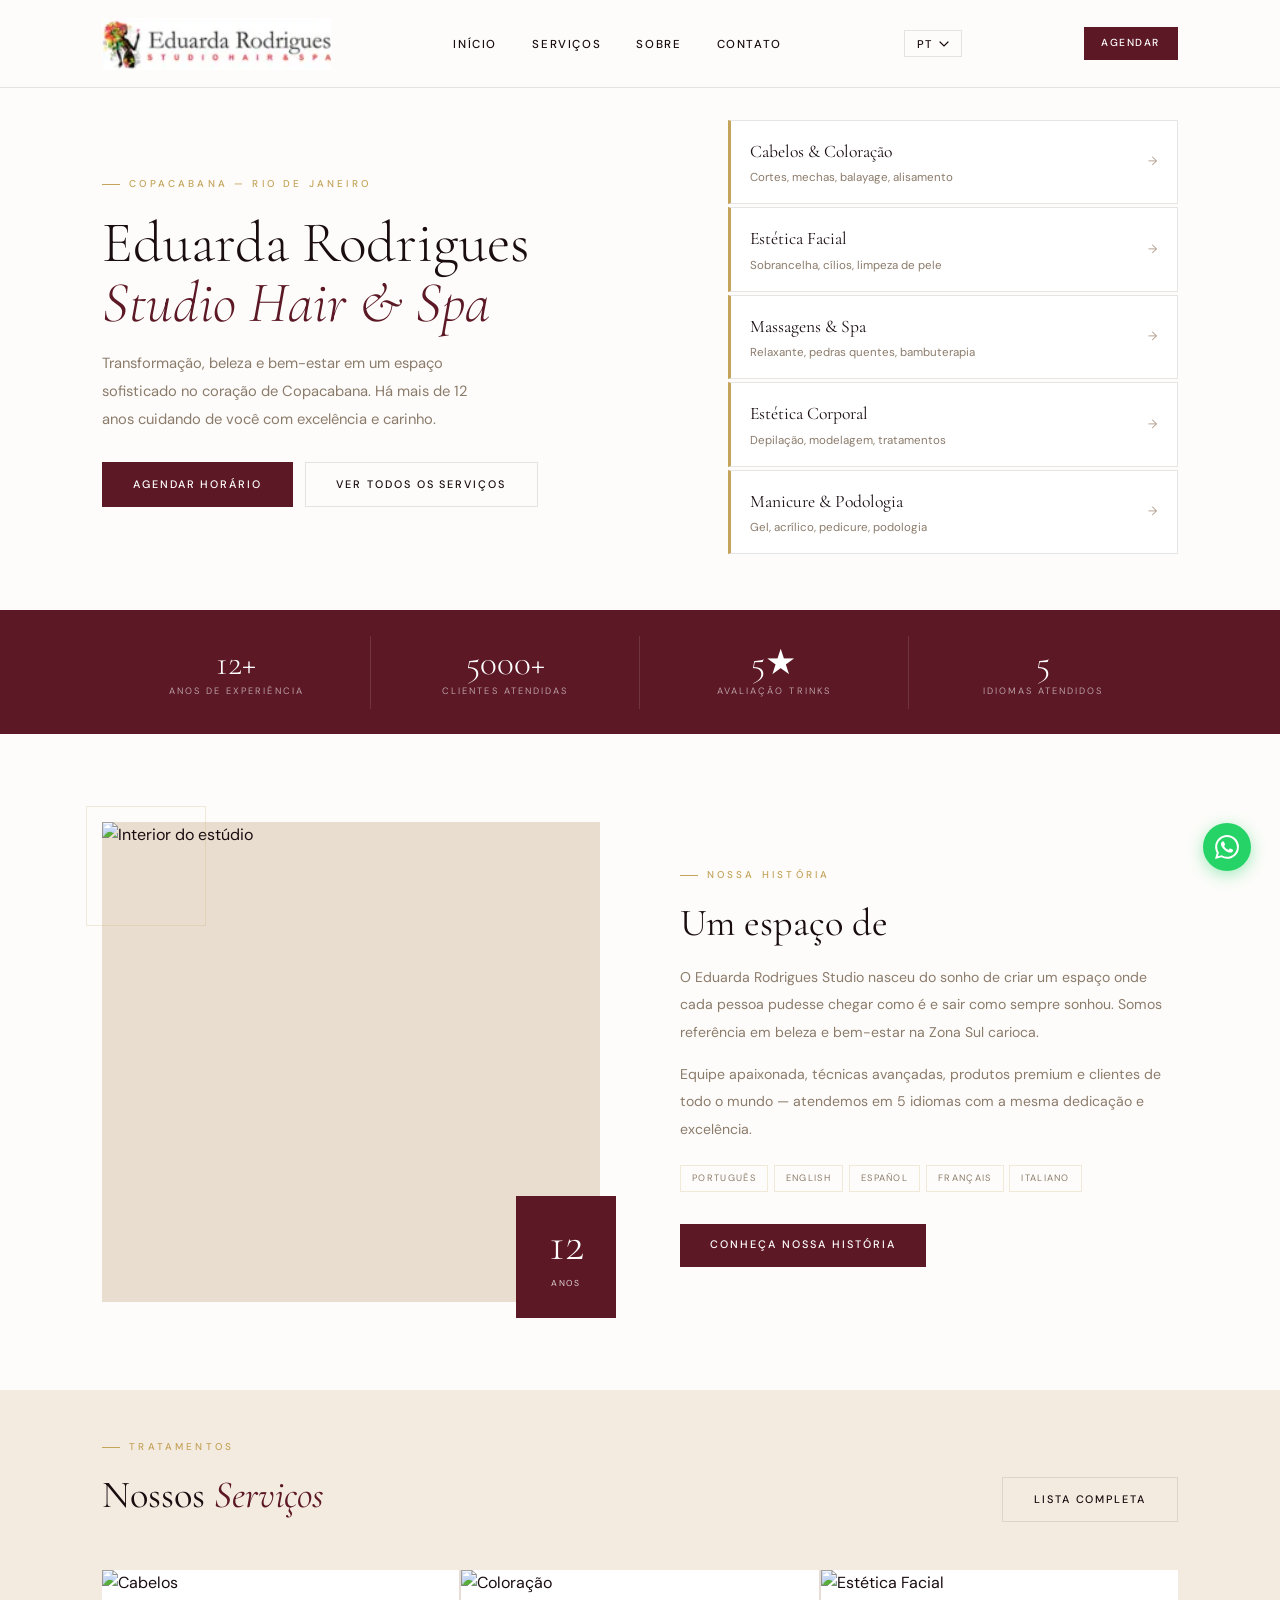
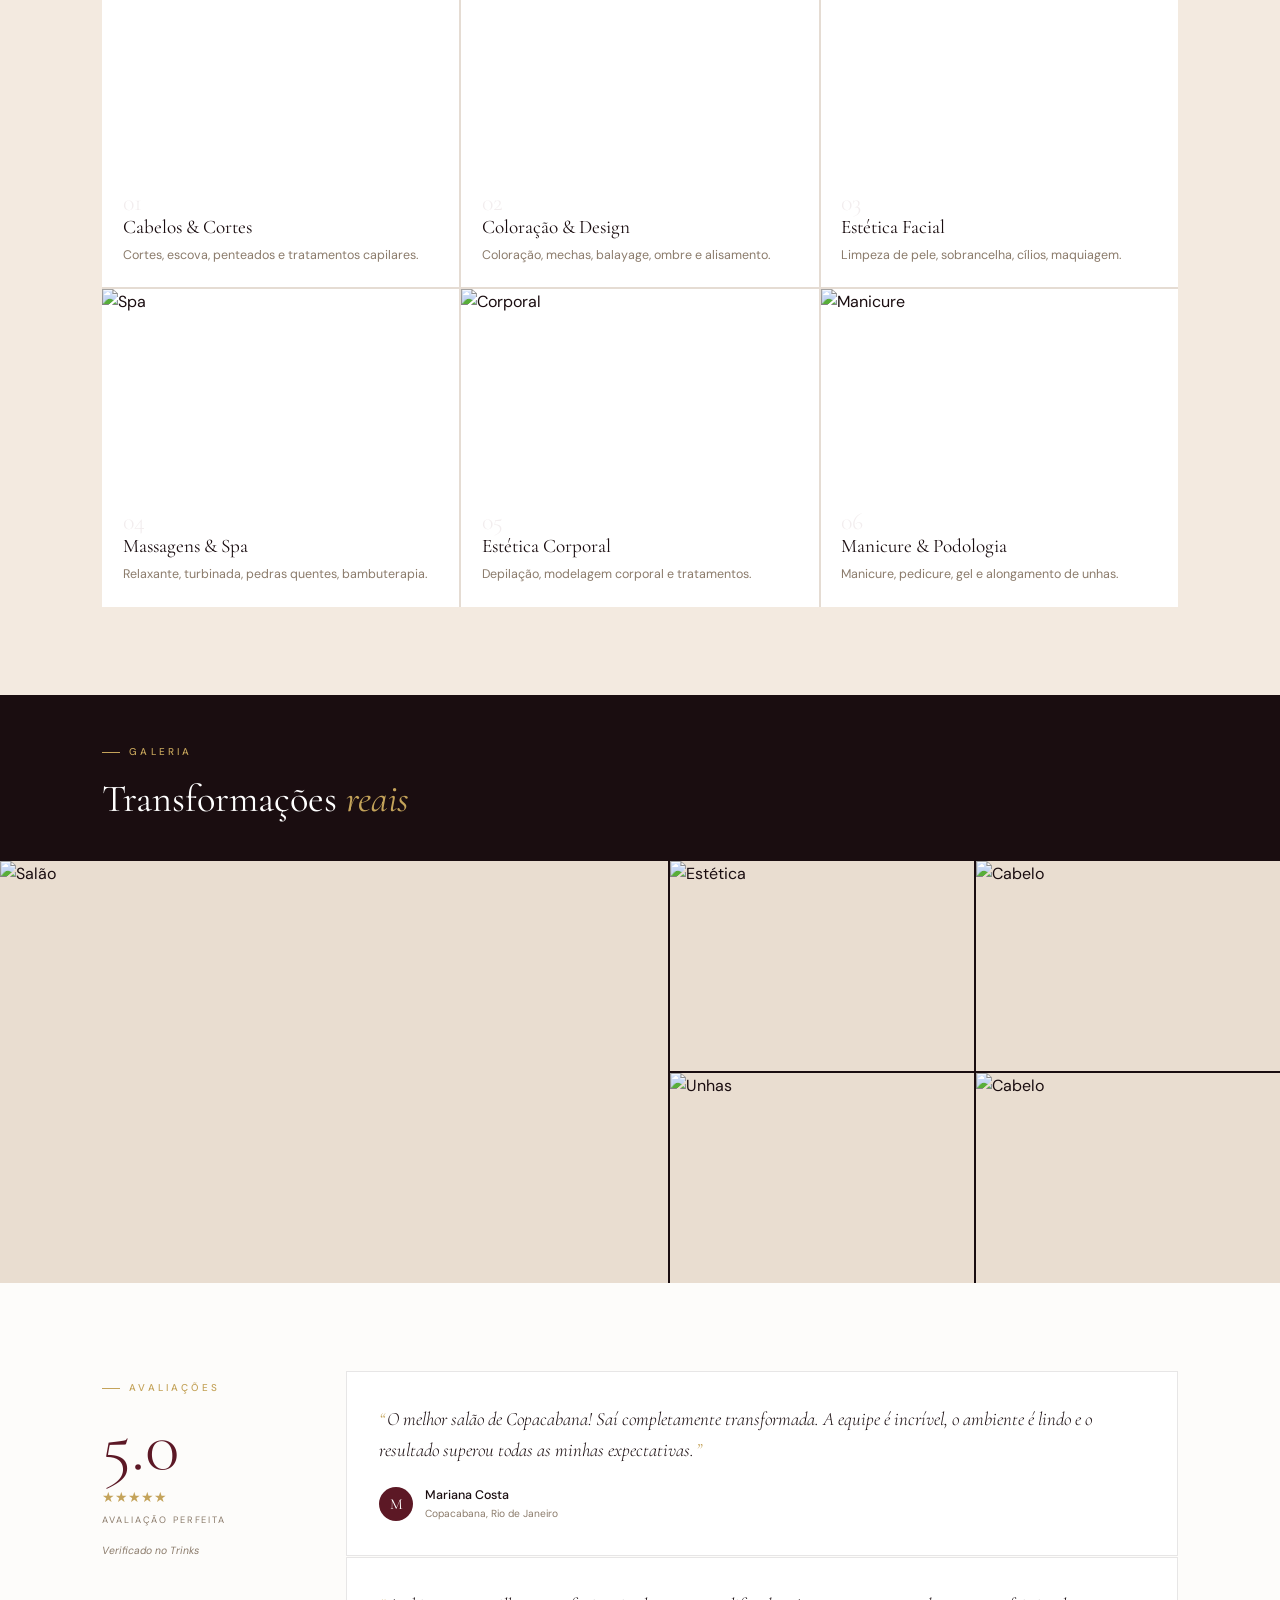
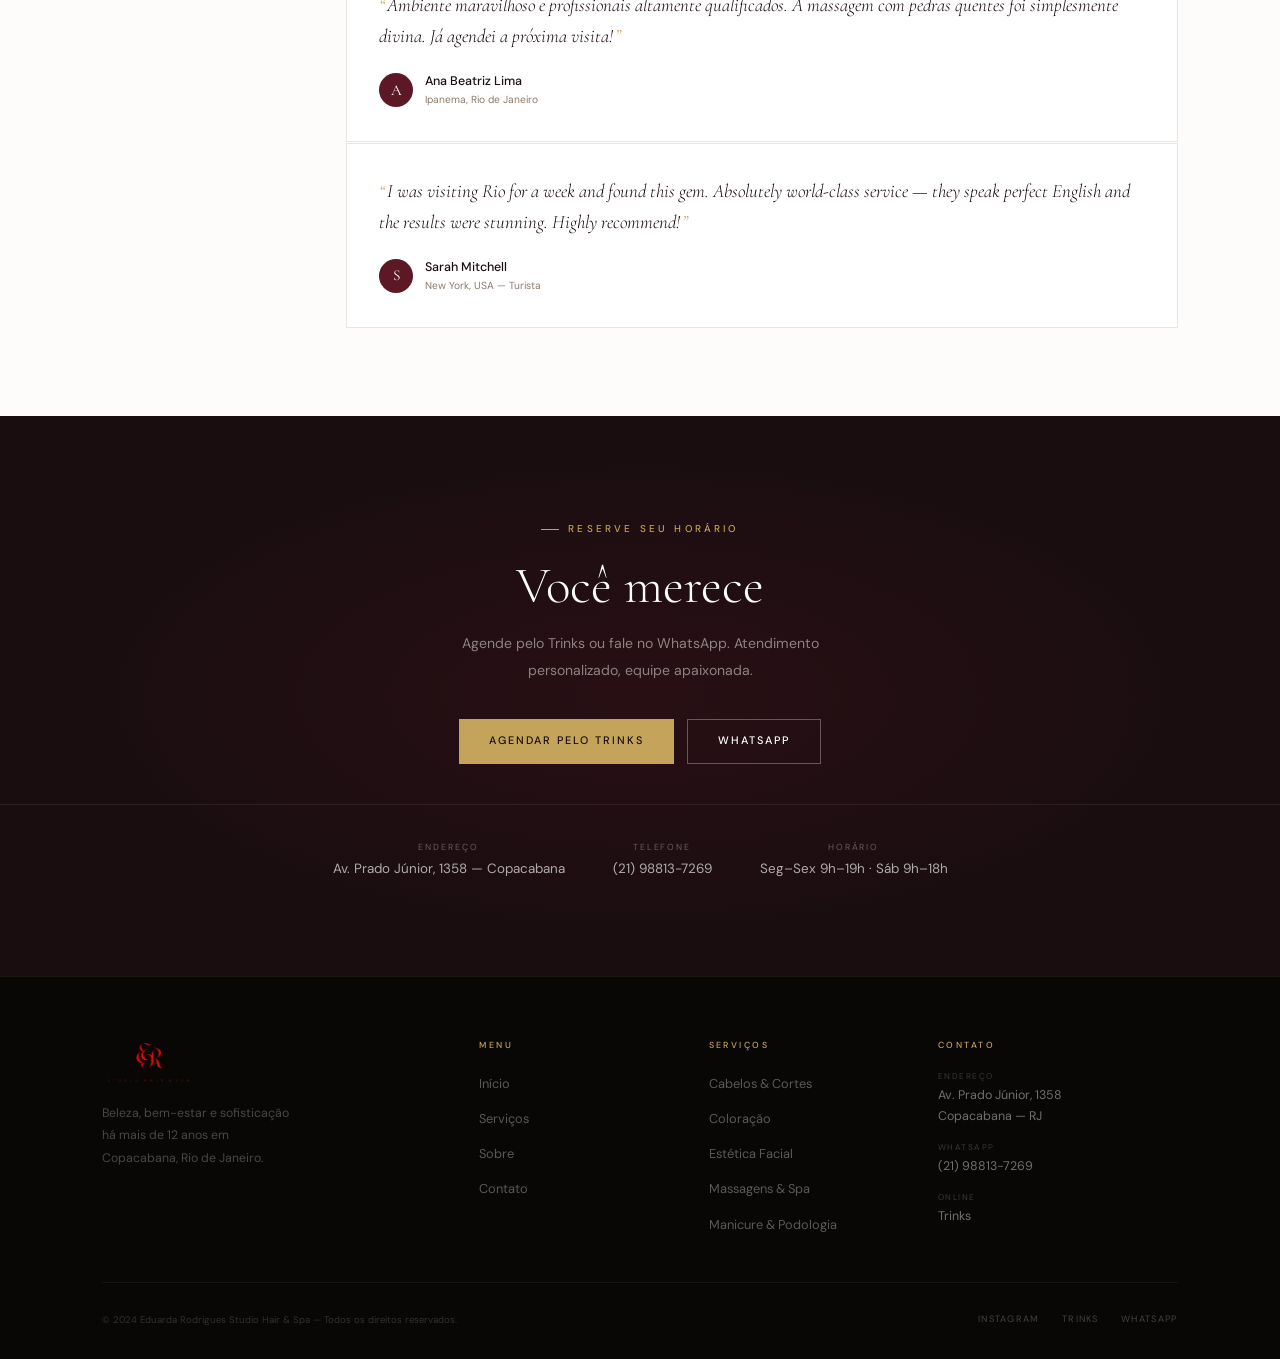
==== commit 8c650ec9: "novo" ====
--- a/index.html
+++ b/index.html
@@ -207,9 +207,9 @@
       <div class="fl-logo"><img src="images/logo.png" alt="Eduarda Rodrigues Studio"></div>
       <p class="fl-desc" data-i18n="foot_desc">Beleza, bem-estar e sofisticação há mais de 12 anos em Copacabana, Rio de Janeiro.</p>
     </div>
-    <div><p class="fc-t">Menu</p><ul class="fl-lnks">
-      <li><a href="index.html" data-i18n="nav_home">Início</a></li><li><a href="servicos.html" data-i18n="nav_services" data-i18n="svc_h_em">Serviços</a></li>
-      <li><a href="sobre.html" data-i18n="nav_about">Sobre</a></li><li><a href="contato.html" data-i18n="nav_contact">Contato</a></li>
+    <div><p class="fc-t" data-i18n="foot_menu">Menu</p><ul class="fl-lnks">
+      <li><a href="index.html" data-i18n="nav_home">Início</a></li><li><a href="servicos.html" data-i18n="nav_services" data-i18n="svc_h_em" data-i18n="foot_svcs">Serviços</a></li>
+      <li><a href="sobre.html" data-i18n="nav_about">Sobre</a></li><li><a href="contato.html" data-i18n="nav_contact" data-i18n="foot_contact">Contato</a></li>
     </ul></div>
     <div><p class="fc-t" data-i18n="svc_h_em">Serviços</p><ul class="fl-lnks">
       <li><a href="servicos.html">Cabelos &amp; Cortes</a></li>
--- a/css/style.css
+++ b/css/style.css
@@ -40,7 +40,7 @@
 .nav.up{padding:.8rem 0}
 .nav-in{display:flex;align-items:center;justify-content:space-between;position:relative}
 .nav-links{display:flex;align-items:center;gap:2.2rem}
-.nav-links a{font-size:.66rem;font-weight:500;letter-spacing:.18em;text-transform:uppercase;color:var(--muted);transition:color .2s}
+.nav-links a{font-size:.72rem;font-weight:500;letter-spacing:.14em;text-transform:uppercase;color:var(--ink);transition:color .2s}
 .nav-links a:hover,.nav-links a.on{color:var(--ink)}
 .nav-cta{background:var(--wine)!important;color:#fff!important;padding:.48rem 1.1rem;font-size:.64rem!important;letter-spacing:.15em}
 .nav-cta:hover{background:var(--wine2)!important}
@@ -281,12 +281,12 @@
 
 /* Language dropdown */
 .lang-drop{position:relative;display:flex;align-items:center}
-.lang-btn{background:none;border:1px solid var(--border);color:var(--muted);font-size:.62rem;font-weight:500;padding:.32rem .65rem;cursor:pointer;display:flex;align-items:center;gap:.3rem;font-family:"DM Sans",sans-serif;letter-spacing:.14em;text-transform:uppercase;transition:border-color .2s,color .2s}
+.lang-btn{background:none;border:1px solid var(--border);color:var(--ink);font-size:.7rem;font-weight:500;padding:.36rem .75rem;cursor:pointer;display:flex;align-items:center;gap:.35rem;font-family:"DM Sans",sans-serif;letter-spacing:.14em;text-transform:uppercase;transition:border-color .2s,color .2s}
 .lang-btn:hover{border-color:var(--wine);color:var(--wine)}
 .lang-btn svg{width:10px;height:10px;flex-shrink:0;transition:transform .2s}
-.lang-drop:hover .lang-btn svg{transform:rotate(180deg)}
+.lang-drop.open .lang-btn svg{transform:rotate(180deg)}
 .lang-menu{display:none;position:absolute;top:calc(100% + .5rem);right:0;background:#fff;border:1px solid var(--border);min-width:150px;z-index:300;box-shadow:0 8px 24px rgba(0,0,0,.08)}
-.lang-drop:hover .lang-menu,.lang-drop:focus-within .lang-menu{display:block}
+.lang-drop.open .lang-menu{display:block}
 .lang-opt{display:flex;align-items:center;gap:.5rem;padding:.55rem 1rem;font-size:.75rem;color:var(--ink);transition:background .15s;white-space:nowrap}
 .lang-opt:hover{background:var(--cream)}
 .lang-opt.active{color:var(--wine);font-weight:500}
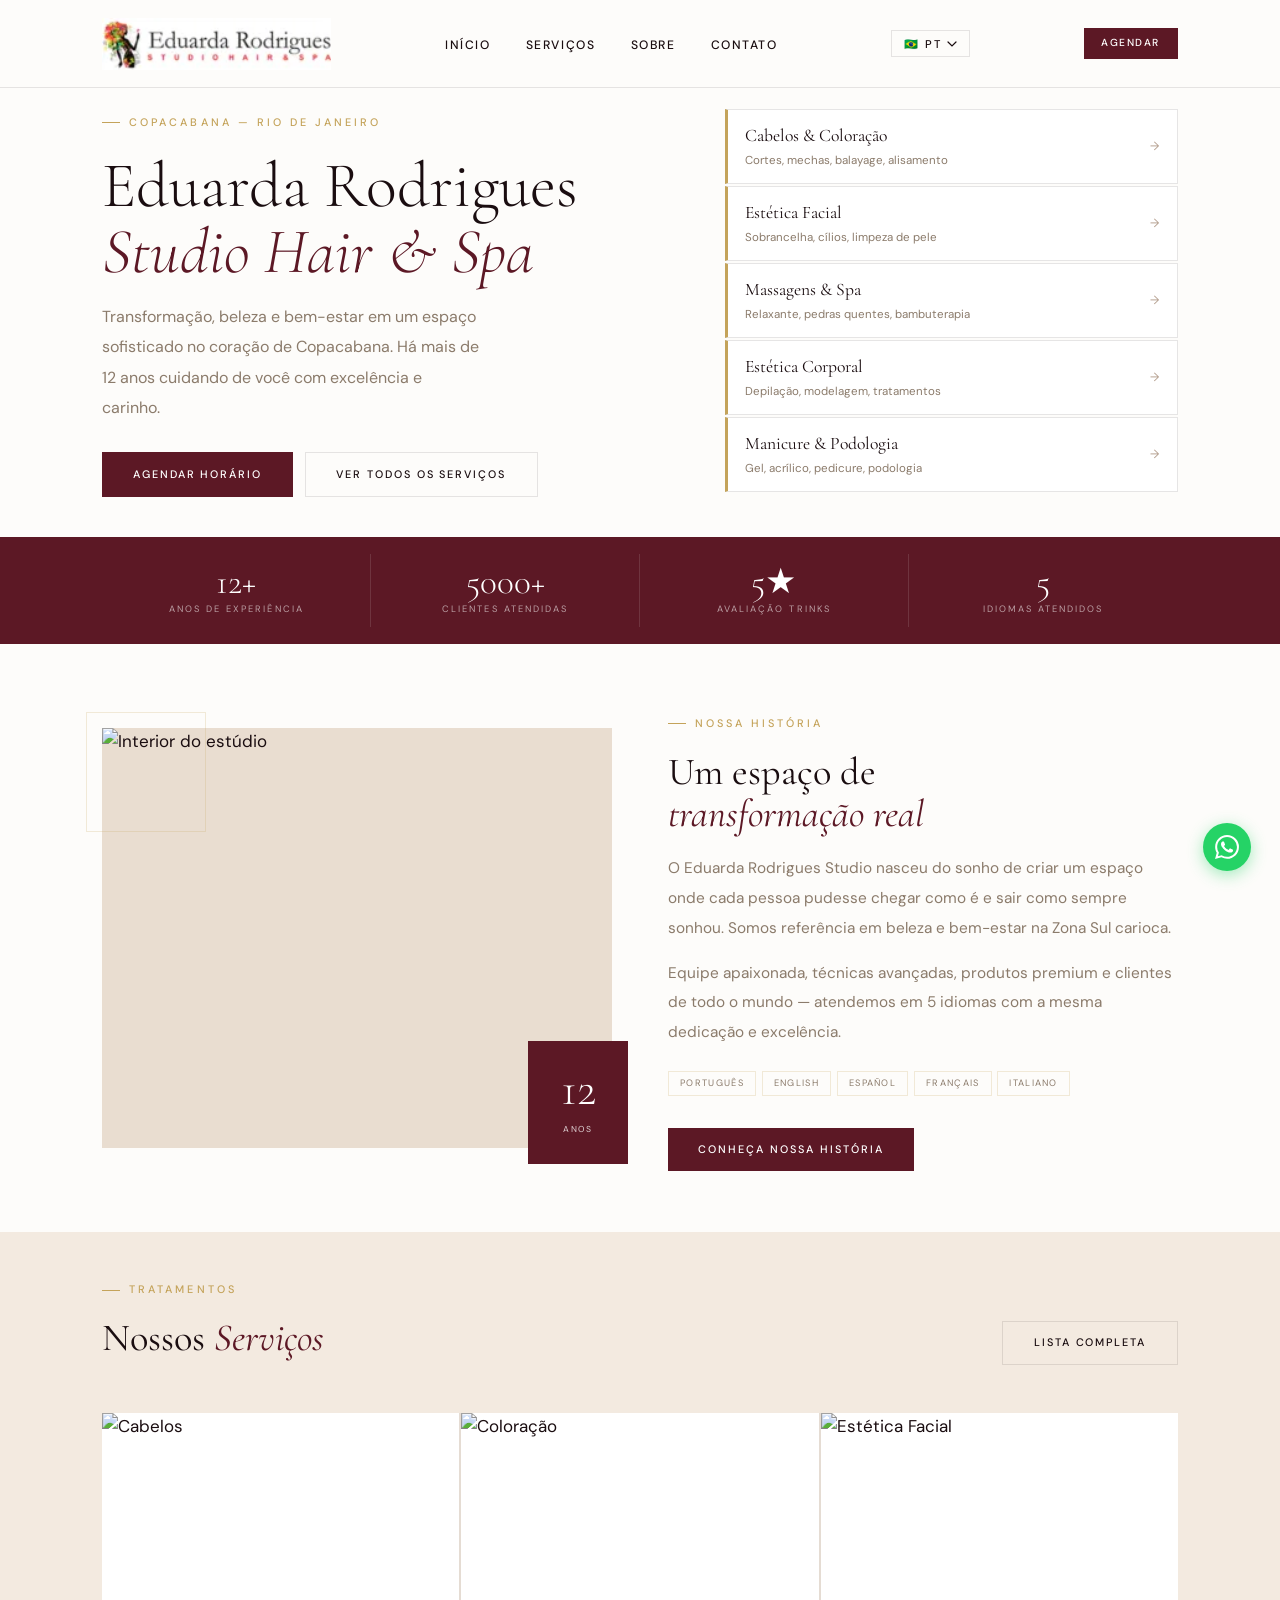
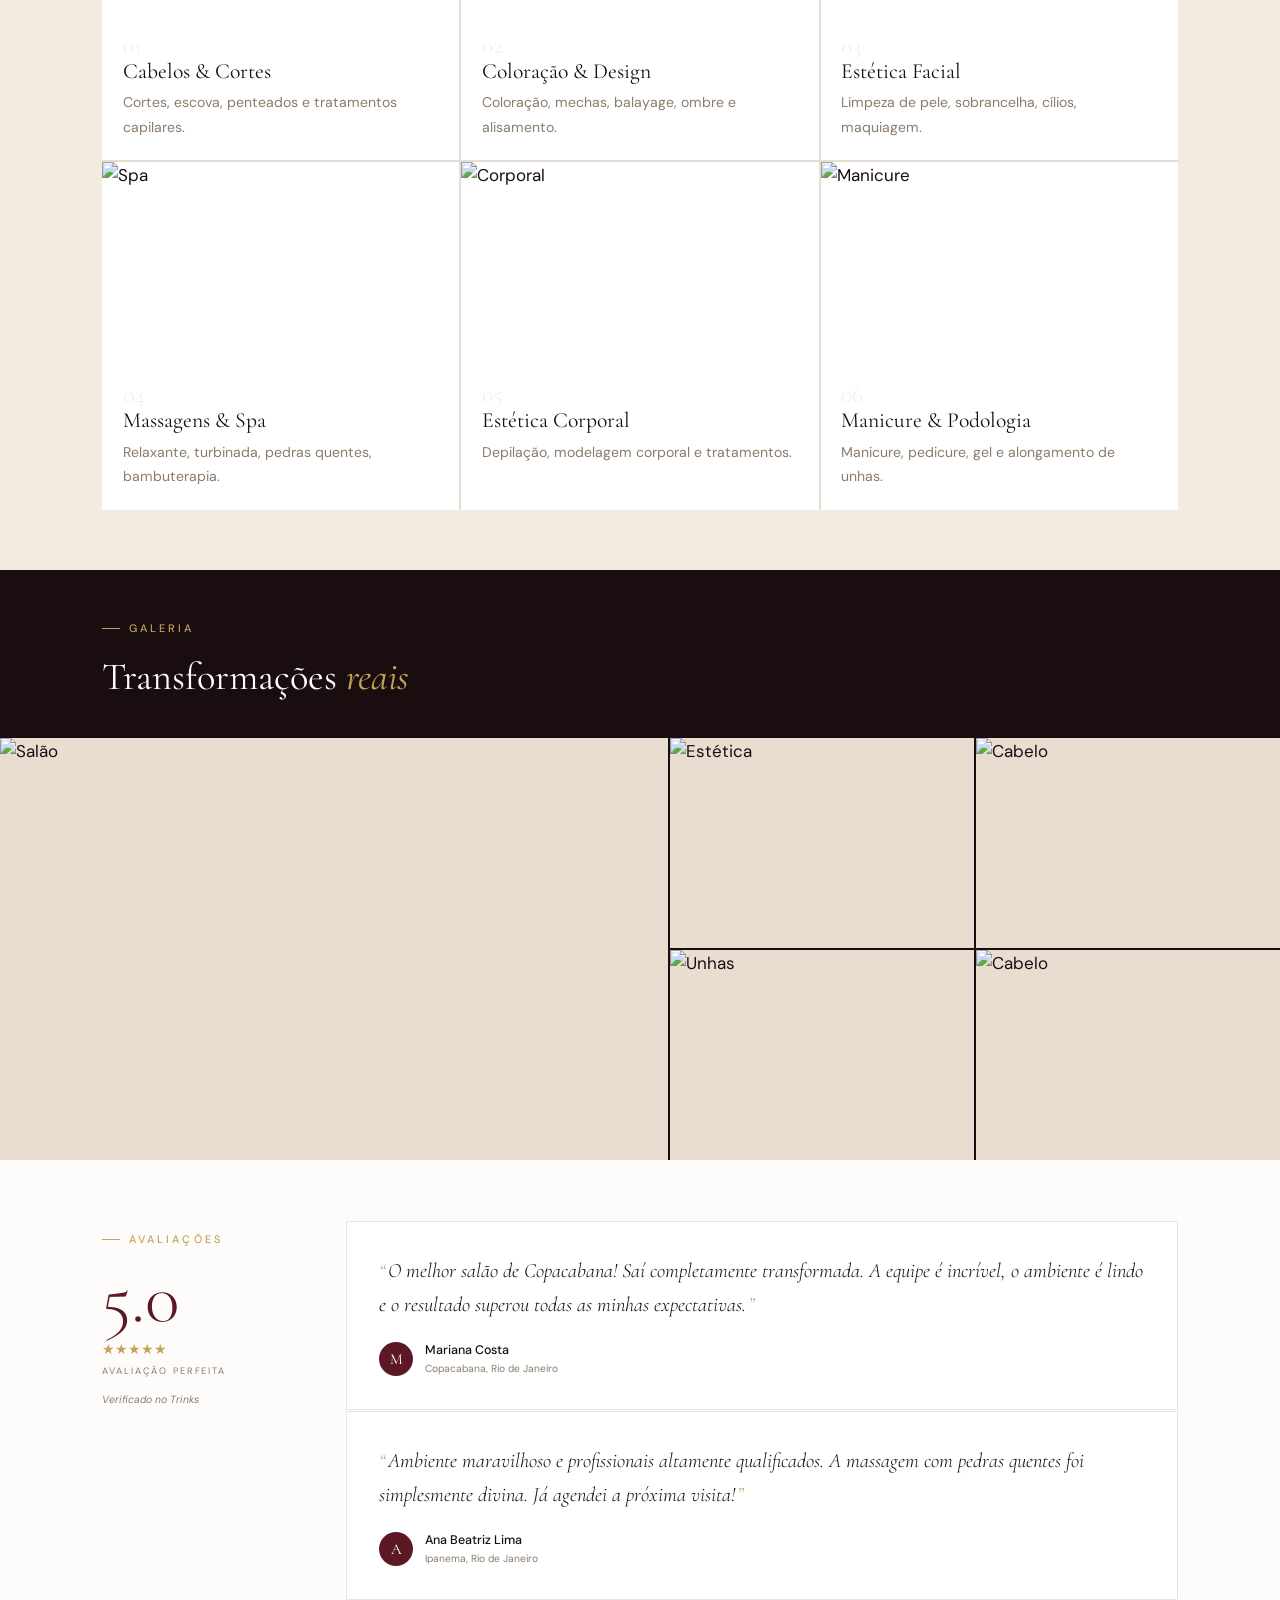
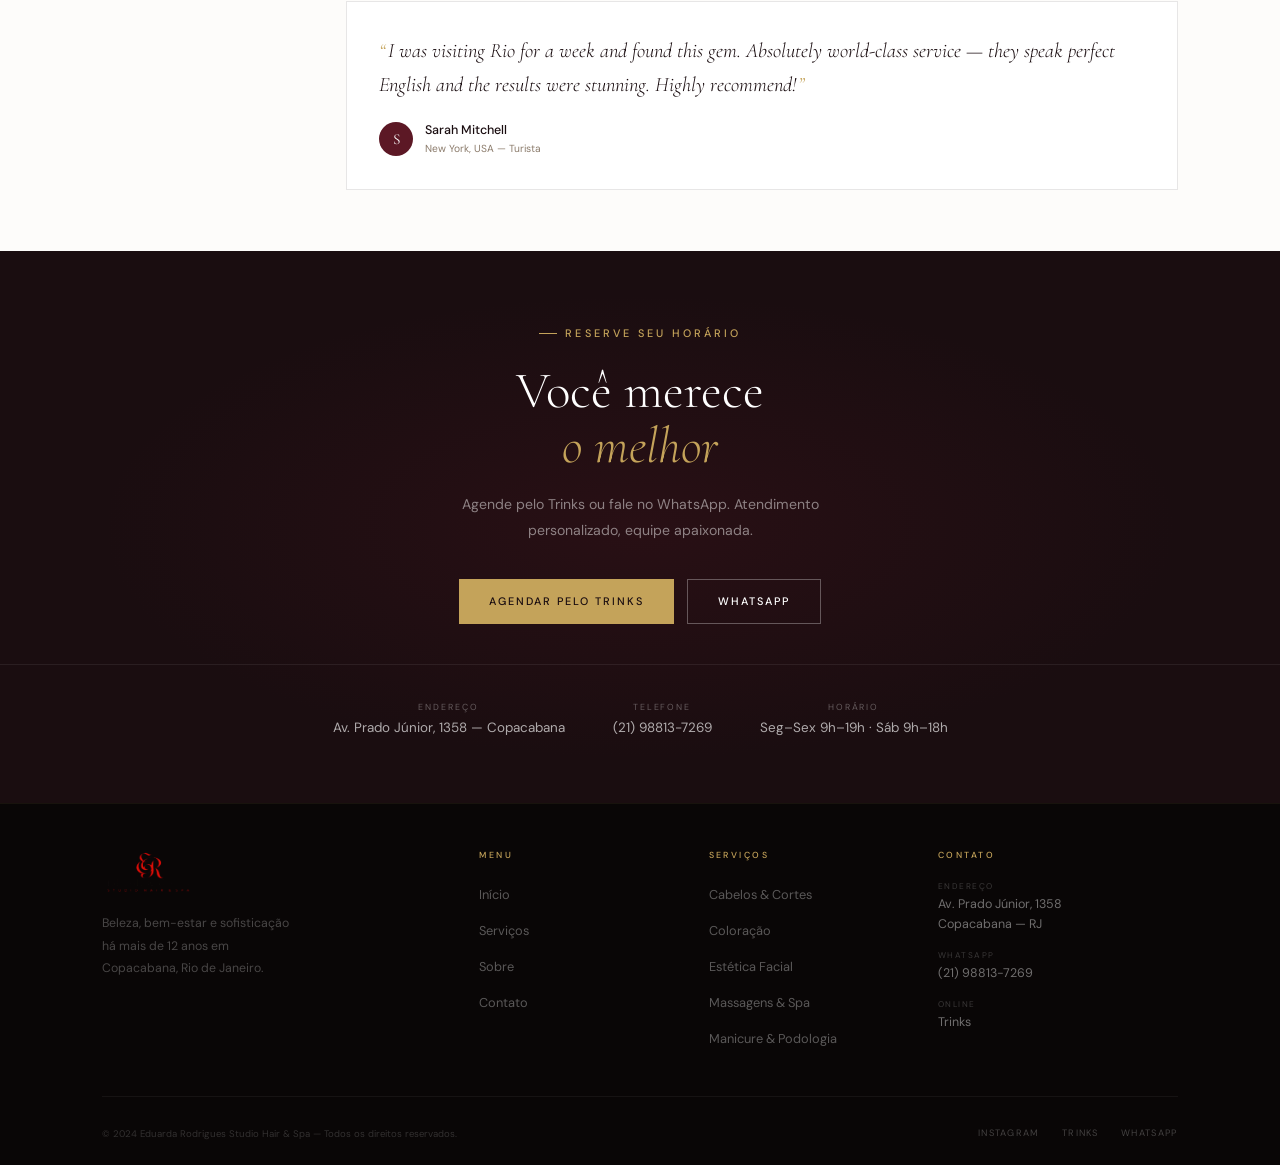
==== commit 04b65272: "final" ====
--- a/index.html
+++ b/index.html
@@ -17,6 +17,7 @@
   </ul>
   <div class="lang-drop" tabindex="0">
     <button class="lang-btn" aria-label="Idioma">
+      <span class="lang-btn-flag">🇧🇷</span>
       <span class="lang-btn-label">PT</span>
       <svg viewBox="0 0 10 6" fill="none"><path d="M1 1l4 4 4-4" stroke="currentColor" stroke-width="1.2" stroke-linecap="round"/></svg>
     </button>
@@ -109,7 +110,7 @@
       </div>
       <div class="a rgt">
         <div class="eye" data-i18n="about_tag">Nossa História</div>
-        <h2 class="about-h" data-i18n="about_h">Um espaço de<br><em data-i18n="about_h_em">transformação real</em></h2>
+        <h2 class="about-h"><span data-i18n="about_h">Um espaço de</span><br><em data-i18n="about_h_em">transformação real</em></h2>
         <p class="about-p" data-i18n="about_p1">O Eduarda Rodrigues Studio nasceu do sonho de criar um espaço onde cada pessoa pudesse chegar como é e sair como sempre sonhou. Somos referência em beleza e bem-estar na Zona Sul carioca.</p>
         <p class="about-p" data-i18n="about_p2">Equipe apaixonada, técnicas avançadas, produtos premium e clientes de todo o mundo — atendemos em 5 idiomas com a mesma dedicação e excelência.</p>
         <div class="about-pills">
@@ -127,7 +128,7 @@
     <div class="svc-head">
       <div>
         <div class="eye a" data-i18n="svc_tag">Tratamentos</div>
-        <h2 class="svc-h a d1">Nossos <em data-i18n="svc_h_em">Serviços</em></h2>
+        <h2 class="svc-h a d1"><span data-i18n="svc_h">Nossos</span> <em data-i18n="svc_h_em">Serviços</em></h2>
       </div>
       <a href="servicos.html" class="btn btn-out a d2" data-i18n="svc_link">Lista Completa</a>
     </div>
@@ -145,7 +146,7 @@
 <section class="gallery" id="galeria" style="padding-top:2.5rem">
   <div class="wrap gal-head">
     <div class="eye" style="color:var(--gold)" data-i18n="gal_tag">Galeria</div>
-    <h2 class="gal-h a d1">Transformações <em data-i18n="gal_hem">reais</em></h2>
+    <h2 class="gal-h a d1"><span data-i18n="gal_h">Transformações</span> <em data-i18n="gal_hem">reais</em></h2>
   </div>
   <div class="gal-grid">
     <div class="gi"><img src="https://images.unsplash.com/photo-1521590832167-7bcbfaa6381f?w=900&q=85" alt="Salão"><div class="gi-ov"><span class="gi-plus">+</span></div></div>
@@ -187,7 +188,7 @@
 <section class="cta-band">
   <div class="cta-cnt">
     <div class="eye a" style="justify-content:center" data-i18n="cta_tag">Reserve Seu Horário</div>
-    <h2 class="cta-h a d1" data-i18n="cta_h">Você merece<br><em data-i18n="cta_hem">o melhor</em></h2>
+    <h2 class="cta-h a d1"><span data-i18n="cta_h">Você merece</span><br><em data-i18n="cta_hem">o melhor</em></h2>
     <p class="cta-p a d2" data-i18n="cta_p">Agende pelo Trinks ou fale no WhatsApp. Atendimento personalizado, equipe apaixonada.</p>
     <div class="cta-btns a d3">
       <a href="https://www.trinks.com/eduardarodriguesstudiohairspa" target="_blank" class="btn btn-gold" data-i18n="cta_btn1">Agendar pelo Trinks</a>
@@ -212,11 +213,11 @@
       <li><a href="sobre.html" data-i18n="nav_about">Sobre</a></li><li><a href="contato.html" data-i18n="nav_contact" data-i18n="foot_contact">Contato</a></li>
     </ul></div>
     <div><p class="fc-t" data-i18n="svc_h_em">Serviços</p><ul class="fl-lnks">
-      <li><a href="servicos.html">Cabelos &amp; Cortes</a></li>
-      <li><a href="servicos.html">Coloração</a></li>
-      <li><a href="servicos.html" data-i18n="hero_svc2_t">Estética Facial</a></li>
-      <li><a href="servicos.html">Massagens &amp; Spa</a></li>
-      <li><a href="servicos.html">Manicure &amp; Podologia</a></li>
+      <li><a href="servicos.html" data-i18n="ft_svc1">Cabelos &amp; Cortes</a></li>
+      <li><a href="servicos.html" data-i18n="ft_svc2">Coloração</a></li>
+      <li><a href="servicos.html" data-i18n="hero_svc2_t" data-i18n="ft_svc3">Estética Facial</a></li>
+      <li><a href="servicos.html" data-i18n="ft_svc4">Massagens &amp; Spa</a></li>
+      <li><a href="servicos.html" data-i18n="ft_svc5">Manicure &amp; Podologia</a></li>
     </ul></div>
     <div><p class="fc-t">Contato</p><div class="fci">
       <div><p class="fci-l">Endereço</p><p class="fci-v">Av. Prado Júnior, 1358<br>Copacabana — RJ</p></div>
--- a/css/style.css
+++ b/css/style.css
@@ -10,16 +10,16 @@
 }
 *,*::before,*::after{margin:0;padding:0;box-sizing:border-box}
 html{scroll-behavior:smooth}
-body{font-family:'DM Sans',sans-serif;background:var(--white);color:var(--ink);overflow-x:hidden;-webkit-font-smoothing:antialiased;line-height:1.65;font-size:16px}
+body{font-family:'DM Sans',sans-serif;background:var(--white);color:var(--ink);overflow-x:hidden;-webkit-font-smoothing:antialiased;line-height:1.6;font-size:17px}
 img{max-width:100%;height:auto;display:block}
 a{text-decoration:none;color:inherit}
 ul{list-style:none}
 h1,h2,h3,h4{font-family:'Cormorant Garamond',serif;font-weight:400;line-height:1.08}
 .wrap{width:84%;max-width:1080px;margin:0 auto}
-.sec{padding:5.5rem 0}
+.sec{padding:3.8rem 0}
 
 /* EYEBROW */
-.eye{font-size:.62rem;font-weight:500;letter-spacing:.32em;text-transform:uppercase;color:var(--gold);display:inline-flex;align-items:center;gap:.55rem;margin-bottom:.85rem}
+.eye{font-size:.68rem;font-weight:500;letter-spacing:.28em;text-transform:uppercase;color:var(--gold);display:inline-flex;align-items:center;gap:.55rem;margin-bottom:.85rem}
 .eye::before{content:'';width:18px;height:1px;background:var(--gold)}
 
 /* BUTTONS */
@@ -40,7 +40,7 @@
 .nav.up{padding:.8rem 0}
 .nav-in{display:flex;align-items:center;justify-content:space-between;position:relative}
 .nav-links{display:flex;align-items:center;gap:2.2rem}
-.nav-links a{font-size:.72rem;font-weight:500;letter-spacing:.14em;text-transform:uppercase;color:var(--ink);transition:color .2s}
+.nav-links a{font-size:.76rem;font-weight:500;letter-spacing:.13em;text-transform:uppercase;color:var(--ink);transition:color .2s}
 .nav-links a:hover,.nav-links a.on{color:var(--ink)}
 .nav-cta{background:var(--wine)!important;color:#fff!important;padding:.48rem 1.1rem;font-size:.64rem!important;letter-spacing:.15em}
 .nav-cta:hover{background:var(--wine2)!important}
@@ -58,16 +58,16 @@
 .mob-logo img{height:56px;mix-blend-mode:screen;filter:brightness(1.8)}
 
 /* HERO */
-.hero{padding:7.5rem 0 0;background:var(--white)}
-.hero-inner{display:grid;grid-template-columns:1.25fr 1fr;gap:4rem;align-items:center;padding-bottom:3.5rem}
-.hero-h{font-size:clamp(2.8rem,4.5vw,4.2rem);font-weight:300;color:var(--ink);line-height:1.04;margin:.5rem 0 1rem}
+.hero{padding:6.5rem 0 0;background:var(--white)}
+.hero-inner{display:grid;grid-template-columns:1.25fr 1fr;gap:3.5rem;align-items:center;padding-bottom:2.5rem}
+.hero-h{font-size:clamp(3.2rem,5vw,5rem);font-weight:300;color:var(--ink);line-height:1.04;margin:.5rem 0 1rem}
 .hero-h em{font-style:italic;color:var(--wine)}
-.hero-sub{font-size:.92rem;color:var(--muted);line-height:1.9;max-width:380px;margin-bottom:1.8rem}
+.hero-sub{font-size:1rem;color:var(--muted);line-height:1.9;max-width:380px;margin-bottom:1.8rem}
 .hero-actions{display:flex;gap:.75rem;flex-wrap:wrap}
 
 /* Hero right — service preview cards */
-.hero-svcs{display:flex;flex-direction:column;gap:3px}
-.hero-svc{background:#fff;border:1px solid var(--border);border-left:3px solid var(--gold);padding:1rem 1.2rem;display:flex;justify-content:space-between;align-items:center;transition:border-color .2s,box-shadow .2s}
+.hero-svcs{display:flex;flex-direction:column;gap:2px}
+.hero-svc{background:#fff;border:1px solid var(--border);border-left:3px solid var(--gold);padding:.75rem 1.1rem;display:flex;justify-content:space-between;align-items:center;transition:border-color .2s,box-shadow .2s}
 .hero-svc:hover{border-color:var(--wine);border-left-color:var(--wine);box-shadow:0 4px 16px rgba(92,24,37,.08)}
 .hero-svc-t{font-family:'Cormorant Garamond',serif;font-size:1.1rem;color:var(--ink)}
 .hero-svc-p{font-size:.72rem;color:var(--muted);margin-top:.15rem}
@@ -75,7 +75,7 @@
 .hero-svc:hover .hero-svc-arrow{color:var(--wine)}
 
 /* Stats bar */
-.stats-bar{background:var(--wine);padding:1.6rem 0}
+.stats-bar{background:var(--wine);padding:1.1rem 0}
 .stats-row{display:grid;grid-template-columns:repeat(4,1fr)}
 .stat{text-align:center;padding:.6rem;border-right:1px solid rgba(255,255,255,.12)}
 .stat:last-child{border:none}
@@ -84,16 +84,16 @@
 
 /* ABOUT */
 .about{background:var(--white)}
-.about-grid{display:grid;grid-template-columns:1fr 1fr;gap:5rem;align-items:center}
+.about-grid{display:grid;grid-template-columns:1fr 1fr;gap:3.5rem;align-items:center}
 .about-img-wrap{position:relative}
-.about-img{width:100%;height:480px;object-fit:cover}
+.about-img{width:100%;height:420px;object-fit:cover}
 .about-yr{position:absolute;bottom:-1rem;right:-1rem;background:var(--wine);color:#fff;padding:1.5rem;text-align:center;min-width:100px}
 .about-yr strong{font-family:'Cormorant Garamond',serif;font-size:3rem;font-weight:300;line-height:1;display:block}
 .about-yr span{font-size:.54rem;letter-spacing:.2em;text-transform:uppercase;opacity:.8}
 .about-corner{position:absolute;top:-1rem;left:-1rem;width:120px;height:120px;border:1px solid var(--gold-border)}
 .about-h{font-size:clamp(1.8rem,3vw,2.6rem);color:var(--ink);margin:.4rem 0 1.2rem}
 .about-h em{font-style:italic;color:var(--wine)}
-.about-p{font-size:.88rem;color:var(--muted);line-height:1.95;margin-bottom:.9rem}
+.about-p{font-size:.96rem;color:var(--muted);line-height:1.95;margin-bottom:.9rem}
 .about-pills{display:flex;flex-wrap:wrap;gap:.35rem;margin:1.4rem 0 2rem}
 .pill{font-size:.58rem;letter-spacing:.14em;text-transform:uppercase;padding:.28rem .7rem;border:1px solid var(--gold-border);color:var(--muted)}
 
@@ -114,11 +114,11 @@
 .svc:hover .svc-ov-lnk{opacity:1;transform:translateY(0)}
 .svc-b{padding:1.3rem}
 .svc-n{font-family:'Cormorant Garamond',serif;font-size:1.5rem;font-weight:300;color:rgba(92,24,37,.08);line-height:1}
-.svc-t{font-family:'Cormorant Garamond',serif;font-size:1.2rem;color:var(--ink);margin:.12rem 0 .45rem}
-.svc-d{font-size:.78rem;color:var(--muted);line-height:1.75}
+.svc-t{font-family:'Cormorant Garamond',serif;font-size:1.35rem;color:var(--ink);margin:.12rem 0 .45rem}
+.svc-d{font-size:.88rem;color:var(--muted);line-height:1.75}
 
 /* GALLERY */
-.gallery{background:var(--ink);padding:5.5rem 0 0}
+.gallery{background:var(--ink);padding:3rem 0 0}
 .gal-head{margin-bottom:2.5rem}
 .gal-h{font-size:clamp(1.8rem,3vw,2.6rem);color:#fff;margin:.35rem 0}
 .gal-h em{font-style:italic;color:var(--gold)}
@@ -143,7 +143,7 @@
 .rev-cards{display:flex;flex-direction:column;gap:1px}
 .rev-card{padding:2rem;border:1px solid var(--border);background:#fff;transition:border-color .22s,box-shadow .22s}
 .rev-card:hover{border-color:var(--gold-border);box-shadow:0 6px 24px rgba(0,0,0,.06)}
-.rev-q{font-family:'Cormorant Garamond',serif;font-size:1.18rem;font-weight:300;font-style:italic;color:var(--ink);line-height:1.65;margin-bottom:1.2rem}
+.rev-q{font-family:'Cormorant Garamond',serif;font-size:1.28rem;font-weight:300;font-style:italic;color:var(--ink);line-height:1.65;margin-bottom:1.2rem}
 .rev-q::before{content:'\201C';color:var(--gold);margin-right:.1em}
 .rev-q::after{content:'\201D';color:var(--gold);margin-left:.1em}
 .rev-author{display:flex;align-items:center;gap:.75rem}
@@ -152,7 +152,7 @@
 .rev-loc{font-size:.64rem;color:var(--muted)}
 
 /* CTA BAND */
-.cta-band{background:var(--ink);padding:6rem 0;text-align:center;position:relative;overflow:hidden}
+.cta-band{background:var(--ink);padding:4rem 0;text-align:center;position:relative;overflow:hidden}
 .cta-band::before{content:'';position:absolute;inset:0;background:radial-gradient(ellipse 60% 60% at 50% 50%,rgba(92,24,37,.22) 0%,transparent 70%);pointer-events:none}
 .cta-cnt{position:relative;z-index:1}
 .cta-h{font-size:clamp(2.2rem,4vw,3.4rem);font-weight:300;color:#fff;margin:.5rem 0 1rem}
@@ -164,7 +164,7 @@
 .ci-v{font-size:.84rem;color:rgba(255,255,255,.65)}
 
 /* PAGE HERO */
-.page-hero{background:var(--cream);padding:6.5rem 0 3rem;position:relative;overflow:hidden;border-bottom:1px solid var(--border)}
+.page-hero{background:var(--cream);padding:5.5rem 0 2rem;position:relative;overflow:hidden;border-bottom:1px solid var(--border)}
 .page-hero::before{content:'';position:absolute;inset:0;background:radial-gradient(ellipse 50% 80% at 10% 50%,rgba(196,163,90,.07) 0%,transparent 60%);pointer-events:none}
 .ph-content{position:relative;z-index:1}
 .ph-h{font-size:clamp(2rem,3.8vw,3rem);font-weight:300;color:var(--ink);margin:.4rem 0}
@@ -174,12 +174,12 @@
 .svc-page{background:var(--white)}
 .svc-cat{font-size:.58rem;letter-spacing:.26em;text-transform:uppercase;color:var(--wine);border-bottom:1px solid rgba(92,24,37,.12);padding-bottom:.65rem;margin-bottom:1.8rem}
 .svc-li-g{display:grid;grid-template-columns:1fr 1fr;gap:0;margin-top:1.2rem}
-.svc-li{font-size:.82rem;color:var(--muted);padding:.6rem 0;border-bottom:1px solid rgba(0,0,0,.06);display:flex;align-items:center;gap:.5rem;transition:color .2s}
+.svc-li{font-size:.9rem;color:var(--muted);padding:.6rem 0;border-bottom:1px solid rgba(0,0,0,.06);display:flex;align-items:center;gap:.5rem;transition:color .2s}
 .svc-li:hover{color:var(--wine)}
 .svc-li::before{content:'';width:5px;height:5px;border-radius:50%;background:var(--gold);flex-shrink:0}
 
 /* ABOUT PAGE */
-.val-grid{display:grid;grid-template-columns:repeat(3,1fr);gap:2px;background:rgba(0,0,0,.06);margin-top:1.8rem}
+.val-grid{display:grid;grid-template-columns:repeat(3,1fr);gap:2px;background:rgba(0,0,0,.06);margin-top:1rem}
 .val{background:#fff;padding:1.8rem;transition:transform .22s}
 .val:hover{transform:translateY(-3px)}
 .val-ico{font-size:1.2rem;margin-bottom:.7rem;opacity:.55}
@@ -218,7 +218,7 @@
 .lf span:last-child{font-size:.54rem;letter-spacing:.17em;text-transform:uppercase;color:var(--gold)}
 
 /* FOOTER */
-.footer{background:#090606;border-top:1px solid rgba(196,163,90,.08);padding:3.8rem 0 2rem}
+.footer{background:#090606;border-top:1px solid rgba(196,163,90,.08);padding:2.8rem 0 1.5rem}
 .fg{display:grid;grid-template-columns:1.8fr 1fr 1fr 1.3fr;gap:2.8rem;padding-bottom:2.8rem;border-bottom:1px solid rgba(255,255,255,.05);margin-bottom:1.8rem}
 .fl-logo img{height:48px;mix-blend-mode:screen;filter:brightness(1.6);margin-bottom:1rem}
 .fl-desc{font-size:.77rem;color:rgba(255,255,255,.26);line-height:1.82;max-width:200px}
